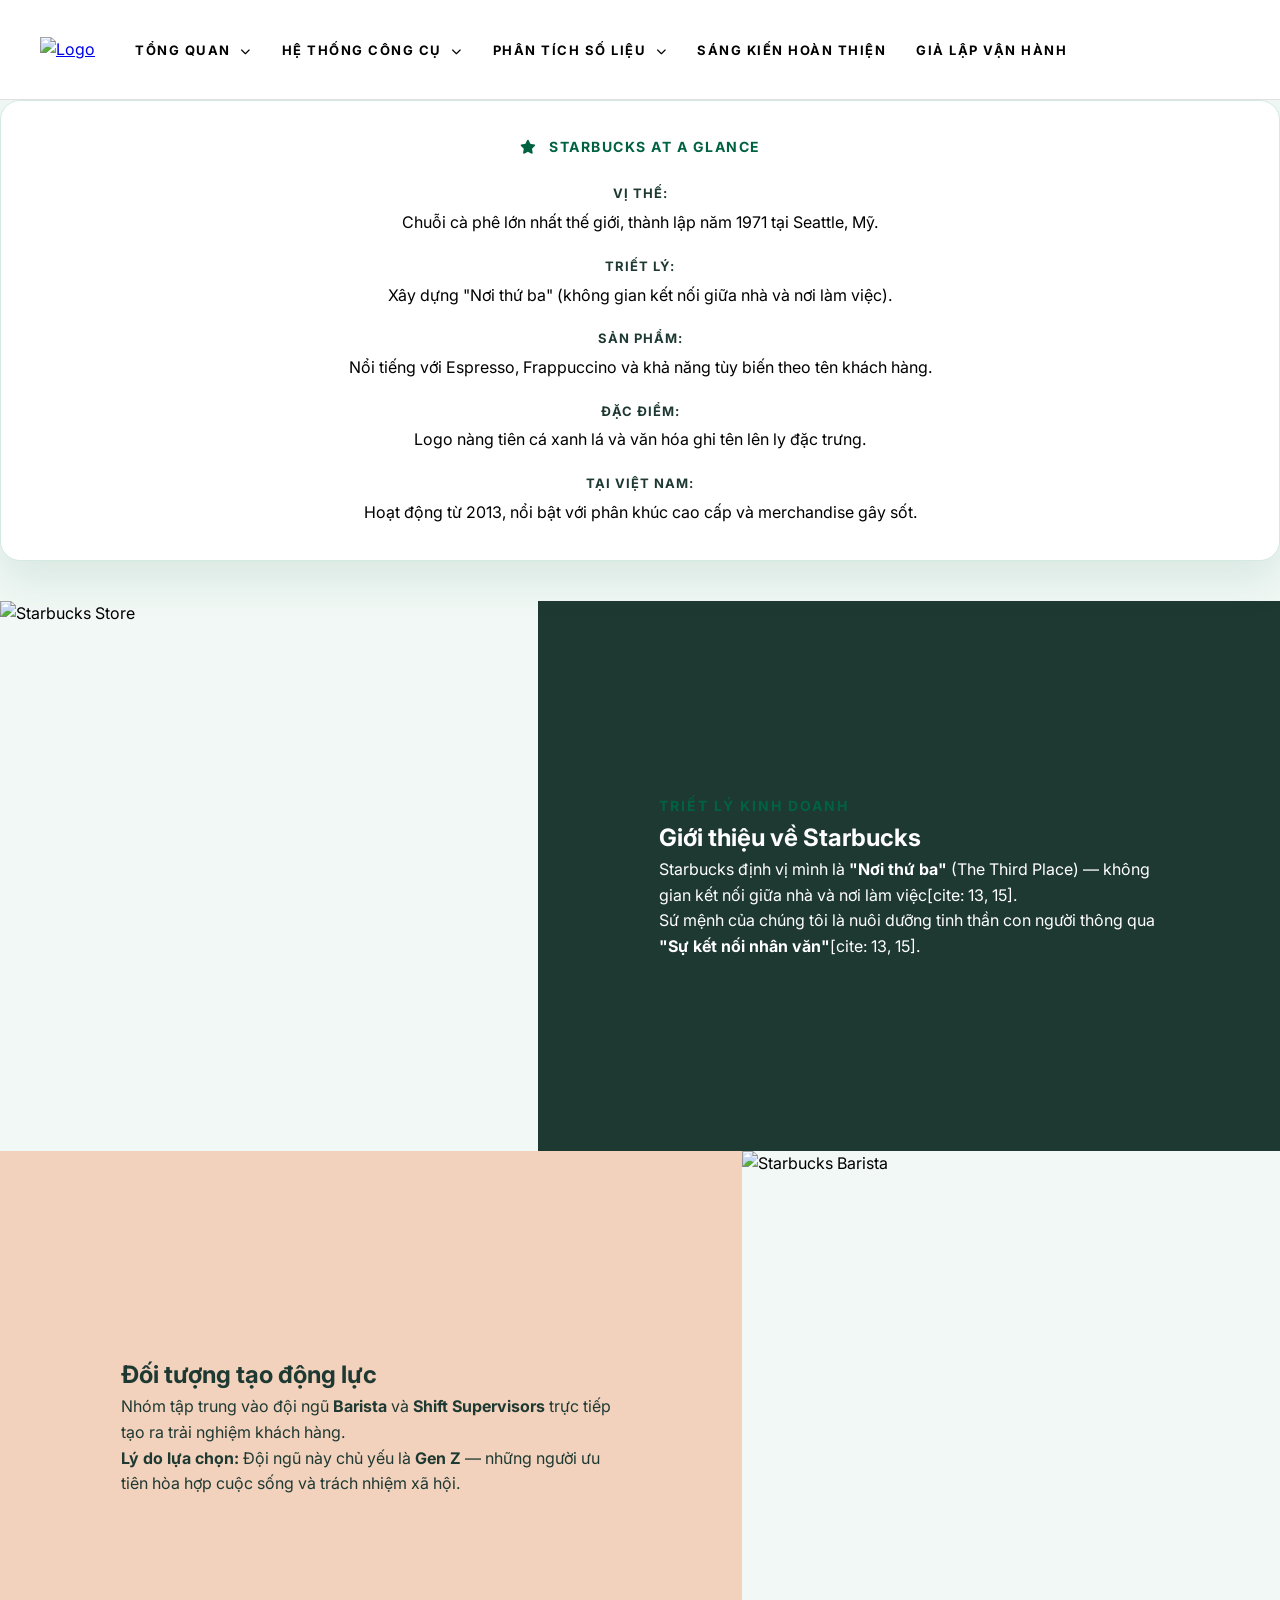
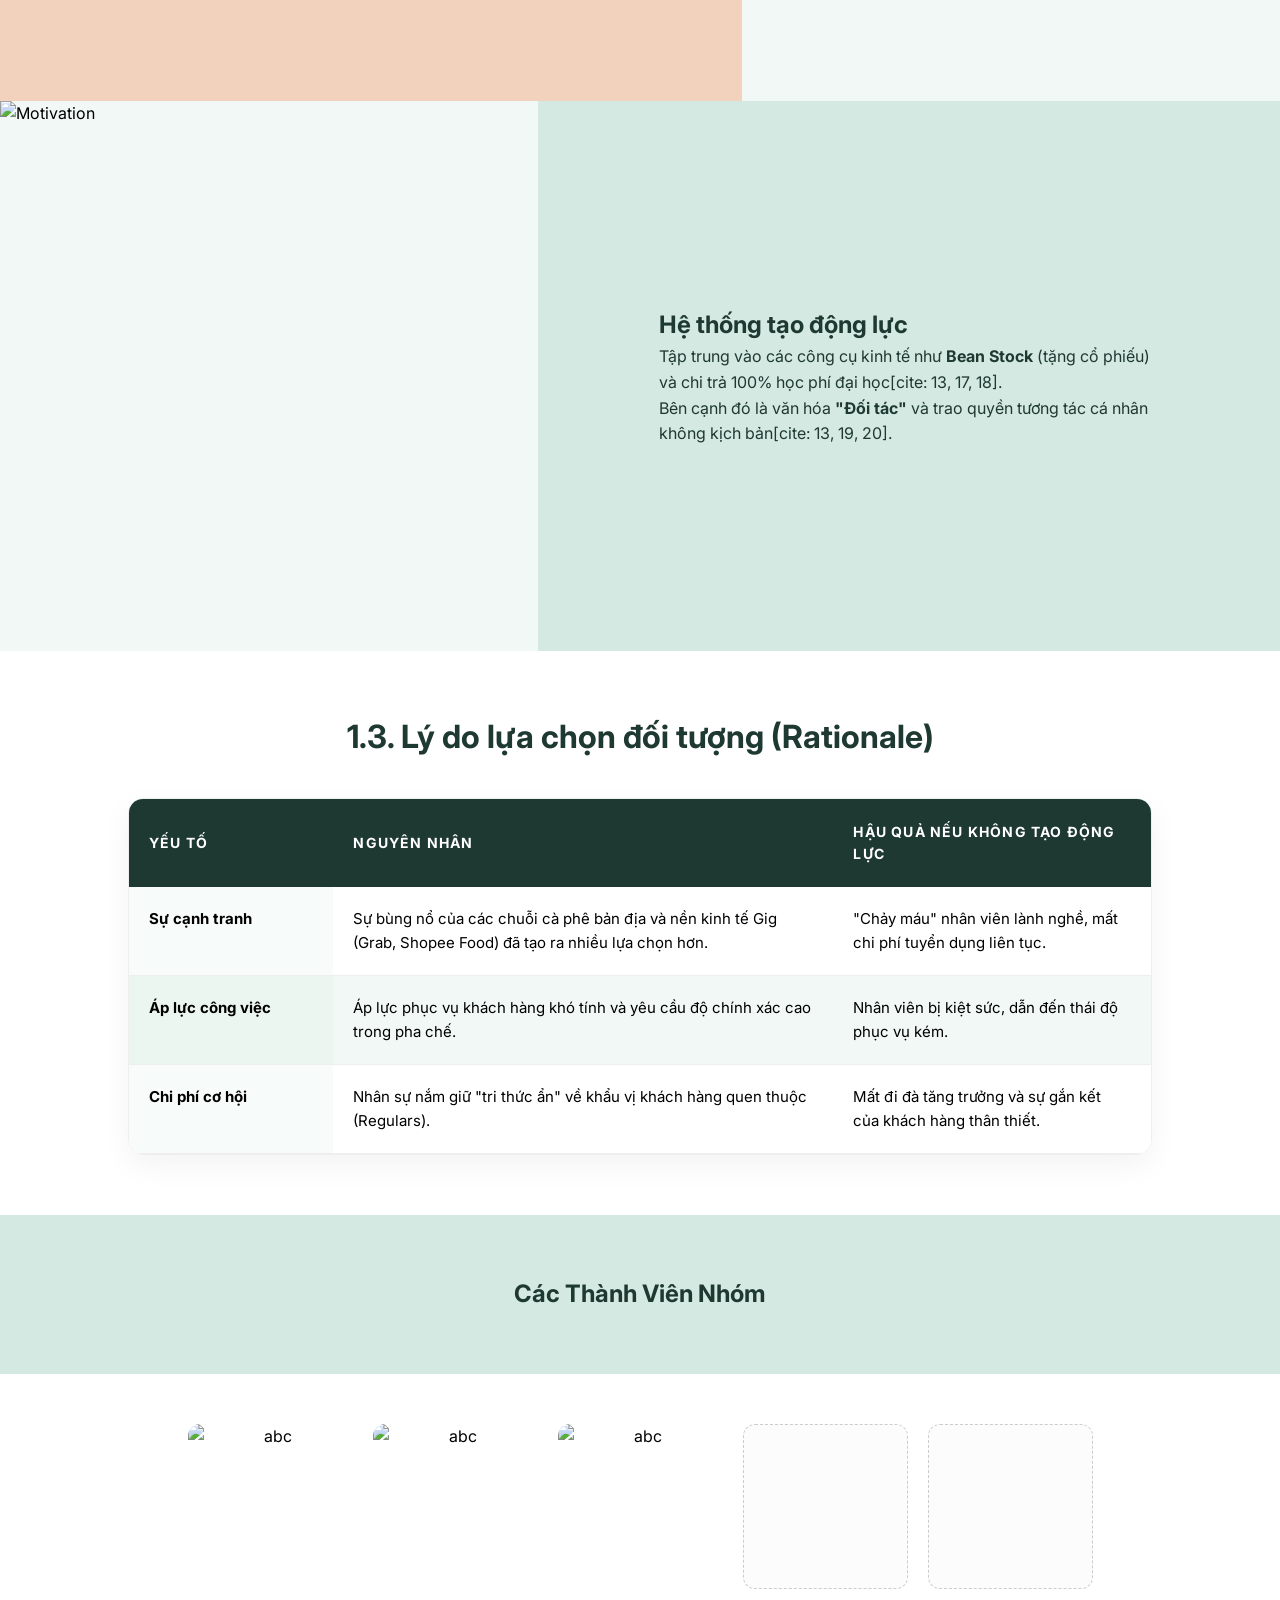
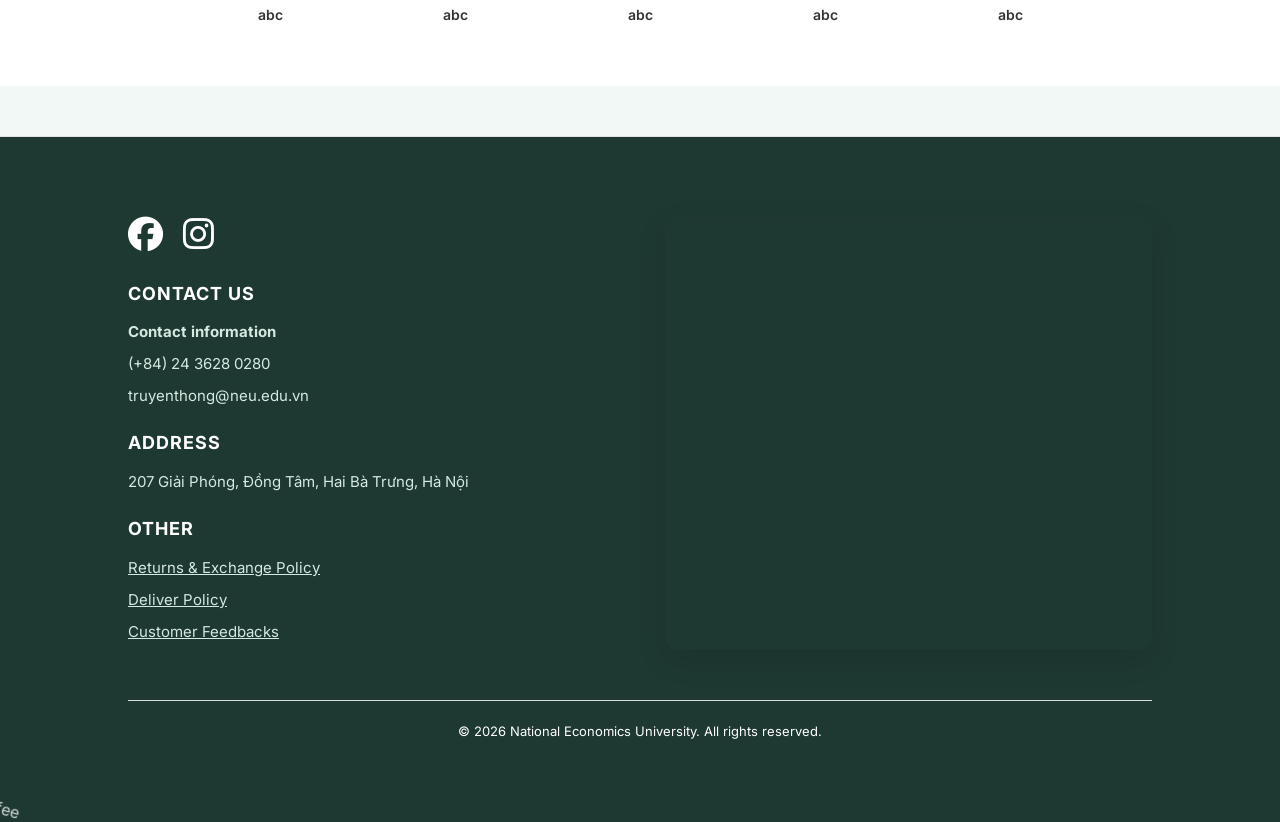
==== index.html @ 0806a250 "second commit" ====
<!DOCTYPE html>
<html lang="vi">
<head>
    <meta charset="UTF-8">
    <meta name="viewport" content="width=device-width, initial-scale=1.0">
    <title>Hệ thống Quản lý - NEU Project</title>
    <link rel="stylesheet" href="starbucks.css">
    <link rel="stylesheet" href="main-content.css">
    <link href="https://fonts.googleapis.com/css2?family=Inter:wght@400;700&display=swap" rel="stylesheet">
    <link rel="stylesheet" href="https://cdnjs.cloudflare.com/ajax/libs/font-awesome/6.4.0/css/all.min.css">

    <link rel="icon" type="image/x-icon" href="https://upload.wikimedia.org/wikipedia/en/d/d3/Starbucks_Corporation_Logo_2011.svg">
</head>
<script>
    let slideIndex = 1;
    showSlides(slideIndex);

    function plusSlides(n) {
        showSlides(slideIndex += n);
    }

    function currentSlide(n) {
        showSlides(slideIndex = n);
    }

    function showSlides(n) {
        let i;
        let slides = document.getElementsByClassName("slide");
        let dots = document.getElementsByClassName("dot");
        if (n > slides.length) {slideIndex = 1}    
        if (n < 1) {slideIndex = slides.length}
        for (i = 0; i < slides.length; i++) {
            slides[i].style.display = "none";  
        }
        for (i = 0; i < dots.length; i++) {
            dots[i].className = dots[i].className.replace(" active", "");
        }
        slides[slideIndex-1].style.display = "block";  
        dots[slideIndex-1].className += " active";
    }


    
</script>
<body>

    <nav class="navbar">
        <div class="nav-container">
            <div class="nav-left">
                <a href="index.html" class="logo">
                    <img src="https://upload.wikimedia.org/wikipedia/en/d/d3/Starbucks_Corporation_Logo_2011.svg" alt="Logo">
                </a>
                <ul class="nav-links">
                    <li class="dropdown">
                        <a href="#">Tổng quan <i class="fa-solid fa-chevron-down"></i></a>
                        <ul class="dropdown-menu">
                            <li><a href="#overview">Tổ chức</a></li>
                            <li><a href="#target-motivation">Đối tượng tạo động lực</a></li>
                            <li><a href="#motivation">Các động lực cho nhân viên</a></li>
                        </ul>
                    </li>

                    <li class="dropdown">
                        <a href="part2.html">Hệ thống công cụ <i class="fa-solid fa-chevron-down"></i></a>
                        <ul class="dropdown-menu">
                            <li><a href="part2.html">Công cụ kinh tế</a></li>
                            <li><a href="part2.html">Công cụ tâm lý - xã hội</a></li>
                            <li><a href="part2.html">Công cụ nội dung công việc</a></li>
                        </ul>
                    </li>

                    <li class="dropdown">
                        <a href="part3.html">Phân tích số liệu <i class="fa-solid fa-chevron-down"></i></a>
                        <ul class="dropdown-menu">
                            <li><a href="part3.html">Phân tích tác động</a></li>
                            <li><a href="part3.html">Mô hình cây vấn đề</a></li>
                            <li><a href="part3.html">Mô hình giải pháp</a></li>
                        </ul>
                    </li>

                    <li><a href="part4.html">Sáng kiến hoàn thiện</a></li>

                    <li><a href="part5.html">Giả lập vận hành</a></li>
                    
                </ul>
            </div>
        </div>
    </nav>

    <div class="floating-summary-card">
    <div class="card-header">
        <i class="fa-solid fa-star"></i>
        <span>Starbucks at a Glance</span>
    </div>
    <div class="card-body">
        <div class="info-item">
            <strong>Vị thế:</strong> 
            <span>Chuỗi cà phê lớn nhất thế giới, thành lập năm 1971 tại Seattle, Mỹ.</span>
        </div>
        <div class="info-item">
            <strong>Triết lý:</strong> 
            <span>Xây dựng "Nơi thứ ba" (không gian kết nối giữa nhà và nơi làm việc).</span>
        </div>
        <div class="info-item">
            <strong>Sản phẩm:</strong> 
            <span>Nổi tiếng với Espresso, Frappuccino và khả năng tùy biến theo tên khách hàng.</span>
        </div>
        <div class="info-item">
            <strong>Đặc điểm:</strong> 
            <span>Logo nàng tiên cá xanh lá và văn hóa ghi tên lên ly đặc trưng.</span>
        </div>
        <div class="info-item">
            <strong>Tại Việt Nam:</strong> 
            <span>Hoạt động từ 2013, nổi bật với phân khúc cao cấp và merchandise gây sốt.</span>
        </div>
    </div>
</div>



<main class="main-full-width">
    <section class="banner-row" id="overview">
        <div class="banner-image">
            <img src="https://images.unsplash.com/photo-1554118811-1e0d58224f24?q=80&w=1200" alt="Starbucks Store">
        </div>
        <div class="banner-content house-green-bg">
            <div class="text-box">
                <span class="sub-title">Triết lý kinh doanh</span>
                <h1>Giới thiệu về Starbucks</h1>
                <p>Starbucks định vị mình là <strong>"Nơi thứ ba"</strong> (The Third Place) — không gian kết nối giữa nhà và nơi làm việc[cite: 13, 15].</p>
                <p>Sứ mệnh của chúng tôi là nuôi dưỡng tinh thần con người thông qua <strong>"Sự kết nối nhân văn"</strong>[cite: 13, 15].</p>
            </div>
        </div>
    </section>

    <section class="banner-row" id="target-motivation">
        <div class="banner-image">
            <img src="https://images.unsplash.com/photo-1554118811-1e0d58224f24?q=80&w=1200" alt="Starbucks Barista">
        </div>
        <div class="banner-content peach-bg">
            <div class="text-box dark-text">
                <h2>Đối tượng tạo động lực</h2>
                <p>Nhóm tập trung vào đội ngũ <strong>Barista</strong> và <strong>Shift Supervisors</strong> trực tiếp tạo ra trải nghiệm khách hàng.</p>
                <div class="reason-highlight">
                    <strong>Lý do lựa chọn:</strong> Đội ngũ này chủ yếu là <strong>Gen Z</strong> — những người ưu tiên hòa hợp cuộc sống và trách nhiệm xã hội.
                </div>
            </div>
        </div>
    </section>

    <section class="banner-row" id="motivation">
        <div class="banner-image">
            <img src="https://images.unsplash.com/photo-1495474472287-4d71bcdd2085?q=80&w=1200" alt="Motivation">
        </div>
        <div class="banner-content accent-green-bg">
            <div class="text-box dark-text">
                <h2>Hệ thống tạo động lực</h2>
                <p>Tập trung vào các công cụ kinh tế như <strong>Bean Stock</strong> (tặng cổ phiếu) và chi trả 100% học phí đại học[cite: 13, 17, 18].</p>
                <p>Bên cạnh đó là văn hóa <strong>"Đối tác"</strong> và trao quyền tương tác cá nhân không kịch bản[cite: 13, 19, 20].</p>
            </div>
        </div>
    </section>
</main>

<section class="rationale-section" id="rationale">
    <h2 class="center-title">1.3. Lý do lựa chọn đối tượng (Rationale)</h2>
    
    <div class="table-wrapper">
        <table class="rationale-table">
            <thead>
                <tr>
                    <th>Yếu tố</th>
                    <th>Nguyên nhân</th>
                    <th>Hậu quả nếu không tạo động lực</th>
                </tr>
            </thead>
            <tbody>
                <tr>
                    <td class="col-feature">Sự cạnh tranh</td>
                    <td>Sự bùng nổ của các chuỗi cà phê bản địa và nền kinh tế Gig (Grab, Shopee Food) đã tạo ra nhiều lựa chọn hơn.</td>
                    <td>"Chảy máu" nhân viên lành nghề, mất chi phí tuyển dụng liên tục.</td>
                </tr>
                <tr>
                    <td class="col-feature">Áp lực công việc</td>
                    <td>Áp lực phục vụ khách hàng khó tính và yêu cầu độ chính xác cao trong pha chế.</td>
                    <td>Nhân viên bị kiệt sức, dẫn đến thái độ phục vụ kém.</td>
                </tr>
                <tr>
                    <td class="col-feature">Chi phí cơ hội</td>
                    <td>Nhân sự nắm giữ "tri thức ẩn" về khẩu vị khách hàng quen thuộc (Regulars).</td>
                    <td>Mất đi đà tăng trưởng và sự gắn kết của khách hàng thân thiết.</td>
                </tr>
            </tbody>
        </table>
    </div>
</section>


    <section class="brand-team-section">

    <div class="brand-header-banner">
        <h2>Các Thành Viên Nhóm</h2>
    </div>
    
    <div class="brand-grid-container">
        <!-- Thành viên 1 -->
        <div class="team-member-item">
            <div class="member-frame">
                <img src="path/to/linh.jpg" alt="abc">
            </div>
            <p class="member-label">abc</p>
        </div>

        <!-- Thành viên 2 -->
        <div class="team-member-item">
            <div class="member-frame">
                <img src="path/to/ngoc.jpg" alt="abc">
            </div>
            <p class="member-label">abc</p>
        </div>

        <!-- Thành viên 3 -->
        <div class="team-member-item">
            <div class="member-frame">
                <img src="path/to/thy.jpg" alt="abc">
            </div>
            <p class="member-label">abc</p>
        </div>

        <!-- Thành viên 4 (Dạng khung trống - Placeholder) -->
        <div class="team-member-item">
            <div class="member-frame placeholder">
                <!-- Để trống hoặc icon mặc định -->
            </div>
            <p class="member-label">abc</p>
        </div>

        <!-- Thành viên 5 (Dạng khung trống - Placeholder) -->
        <div class="team-member-item">
            <div class="member-frame placeholder">
                <!-- Để trống hoặc icon mặc định -->
            </div>
            <p class="member-label">abc</p>
        </div>
    </div>

    </section>

    <footer class="footer-professional">
        <img src="https://images.unsplash.com/photo-1541167760496-1628856ab772?q=80&w=500" alt="Coffee" class="decor-img left-coffee">
        <img src="https://images.unsplash.com/photo-1495474472287-4d71bcdd2085?q=80&w=500" alt="Coffee" class="decor-img right-coffee">

        <div class="footer-grid">
            <div class="footer-info">
                <div class="social-header">
                    <a href="#"><i class="fa-brands fa-facebook"></i></a>
                    <a href="#"><i class="fa-brands fa-instagram"></i></a>
                </div>

                <div class="contact-section">
                    <h3>Contact Us</h3>
                    <p><strong>Contact information</strong></p>
                    <p>(+84) 24 3628 0280</p>
                    <p>truyenthong@neu.edu.vn</p>

                    <h3>Address</h3>
                    <p>207 Giải Phóng, Đồng Tâm, Hai Bà Trưng, Hà Nội</p>

                    <h3>Other</h3>
                    <ul class="other-links">
                        <li><a href="#">Returns & Exchange Policy</a></li>
                        <li><a href="#">Deliver Policy</a></li>
                        <li><a href="#">Customer Feedbacks</a></li>
                    </ul>
                </div>
            </div>

            <div class="footer-map">
                <iframe 
                    src="https://www.google.com/maps/embed?pb=!1m18!1m12!1m3!1d3724.7335946398553!2d105.84074367592404!3d21.003303488651817!2m3!1f0!2f0!3f0!3m2!1i1024!2i768!4f13.1!3m3!1m2!1s0x3135ac76ccab6dd7%3A0x2215c0d30364d516!2zRMOieSBuaMOgIEEyLCDEkOG6oWkgaOG7YyBLaW5oIHThur8gUXXhu5FjIGTDom4!5e0!3m2!1svi!2s!4v1714925000000!5m2!1svi!2s" 
                    width="100%" 
                    height="350" 
                    style="border:0; border-radius: 12px;" 
                    allowfullscreen="" 
                    loading="lazy">
                </iframe>
            </div>
        </div>
        
        <div class="footer-bottom">
            <p>© 2026 National Economics University. All rights reserved.</p>
        </div>
    </footer>

</body>
</html>
---- starbucks.css ----
/* --- Overview --- */
:root {
    --starbucks-green: #006241;    /* Màu xanh logo */
    --house-green: #1e3932;        /* Màu xanh đậm tiêu đề */
    --accent-green: #d4e9e2;       /* Màu xanh mint nhạt */
    --starbucks-white: #ffffff;
    --starbucks-background: #f1f8f5; /* Màu nền đặc trưng của Starbucks */
    --text-black: #000000;
    --text-grey: #6b6b6b;
}

* {
    margin: 0;
    padding: 0;
    box-sizing: border-box;
}

body {
    font-family: 'Inter', sans-serif;
    background-color: var(--starbucks-background); /* Màu nền giống website Starbucks */
    color: var(--text-black);
    line-height: 1.6;
}

.navbar {
    height: 100px;
    display: flex;
    align-items: center;
    padding: 0 40px;
    background: var(--starbucks-white);
    border-bottom: 1px solid #e0e0e0;
    position: sticky;
    top: 0;
    z-index: 1000;
}

.nav-container {
    width: 100%;
    display: flex;
    justify-content: flex-start; /* Để các mục tràn từ trái sang */
    align-items: center;
}

.nav-left {
    display: flex;
    align-items: center;
    gap: 40px;
}

.logo img {
    height: 50px;
}

.nav-links {
    list-style: none;
    display: flex;
    gap: 30px;
}

.nav-links > li {
    position: relative; /* Quan trọng để menu con căn theo mục cha */
    padding: 35px 0;    /* Tạo vùng đệm để không bị mất hover */
}

.nav-links a {
    text-decoration: none;
    color: var(--text-black);
    font-weight: 700;
    font-size: 13px;
    letter-spacing: 1.5px;
    text-transform: uppercase;
    transition: color 0.3s;
}

.nav-links a i {
    font-size: 10px;
    margin-left: 5px;
}

.nav-links a:hover {
    color: var(--starbucks-green);
}

/* --- Dropdown Menu --- */
.dropdown-menu {
    position: absolute;
    top: 90%; /* Hiển thị ngay dưới header */
    left: 0;
    min-width: 220px;
    list-style: none;
    padding: 10px 0;
    opacity: 0;
    visibility: hidden;
    transition: all 0.3s ease;
    transform: translateY(10px);
    background-color: var(--starbucks-white);
    border-radius: 8px;
    box-shadow: 0 4px 12px rgba(0,0,0,0.1);
}

.dropdown-menu li a {
    padding: 12px 20px;
    display: block;
    font-weight: 400;
    letter-spacing: 0;
    font-size: 14px;
}

.dropdown-menu li a:hover {
    background-color: #f4f4f4;
    color: #006241;
}

/* Hover vào thẻ li */
.dropdown:hover .dropdown-menu {
    opacity: 1;
    visibility: visible;
    transform: translateY(0);
}

.footer-professional {
    position: relative;
    background-color: var(--house-green); /* Footer màu xanh đậm rất đặc trưng Starbucks */    
    border-top: 1px solid #e0e0e0;
    overflow: hidden;
    margin-top: 50px;
    z-index: 10;
    color: var(--starbucks-white);
    padding: 80px 10%;
}

.footer-professional h3, 
.footer-professional p, 
.footer-professional a {
    color: var(--starbucks-white);
}

/* Ảnh trang trí */
.decor-img {
    position: absolute;
    bottom: -20px;
    width: 250px;
    opacity: 0.8;
    z-index: 1;
    filter: drop-shadow(0 10px 15px rgba(0,0,0,0.1));
}

.left-coffee { left: -50px; transform: rotate(15deg); }
.right-coffee { right: -50px; transform: rotate(-15deg); }

.footer-grid {
    display: grid;
    grid-template-columns: 1fr 1fr;
    gap: 50px;
    position: relative;
    z-index: 2; /* Nổi lên trên ảnh decor */
}

/* Social & Contact */
.social-header {
    display: flex;
    gap: 20px;
    margin-bottom: 25px;
}

.social-header i {
    font-size: 35px;
    color: var(--starbucks-white);    
    transition: transform 0.3s ease, color 0.3s ease;
}

.social-header i:hover {
    color: var(--accent-green);
    transform: scale(1.1);
}

.contact-section h3 {
    font-size: 18px;
    font-weight: 700;
    margin: 20px 0 10px 0;
    text-transform: uppercase;
    color: var(--starbucks-white);
    letter-spacing: 1px;
}

.contact-section p, .other-links li {
    font-size: 15px;
    color: var(--accent-green); /* Sử dụng màu xanh mint nhạt #d4e9e2 để thay thế màu xám */
    line-height: 1.8;
    margin-bottom: 5px;
}

.other-links {
    list-style: none;
    padding: 0;
}

.other-links a {
    text-decoration: underline;
    color: var(--accent-green); /* Chuyển từ màu đen sang xanh mint */
    transition: color 0.3s ease;
}


.other-links a:hover {
    color: var(--starbucks-white); /* Khi di chuột vào sẽ sáng lên màu trắng */
}

/* Map styling */
.footer-map {
    box-shadow: 0 10px 30px rgba(0,0,0,0.1);
    border-radius: 12px;
}

.footer-bottom {
    text-align: center;
    margin-top: 50px;
    padding-top: 20px;
    border-top: 1px solid #ddd;
    font-size: 13px;
    color: #888;
}



/* Responsive cho điện thoại */
@media (max-width: 768px) {
    .footer-grid {
        grid-template-columns: 1fr;
    }
    .decor-img {
        display: none; /* Ẩn ảnh decor trên mobile để tránh rối mắt */
    }
}




/* --- Nội dung Tổng quan --- */
.content-wrapper {
    position: relative;
    z-index: 5;               /* Chỉ số cao hơn Carousel để đè lên trên */
    background-color: var(--starbucks-white);  /* BẮT BUỘC có màu nền để che đi phần carousel bên dưới */
    padding: 100px 10%;
    border-radius: 40px 40px 0 0; /* Bo cong nhẹ ở phần giao thoa với Carousel */
    box-shadow: 0 -20px 40px rgba(0,0,0,0.05); /* Tạo đổ bóng nhẹ ở mép trên để tăng hiệu ứng chiều sâu */
    min-height: 100vh;
}

.section-header { 
    margin-bottom: 30px; 
}
.section-header h1 {
    color: var(--house-green);
    font-size: 36px;
    margin-bottom: 20px;
}
.sub-title { color: #006241; font-weight: 700; text-transform: uppercase; letter-spacing: 2px; font-size: 14px; }
.intro-content { font-size: 18px; color: #444; max-width: 800px; line-height: 1.8; }

/* Grid cho Đối tượng */
.section-grid { display: grid; grid-template-columns: 1.2fr 0.8fr; gap: 50px; align-items: center; margin: 80px 0; }
.target-text h2 { font-size: 28px; margin-bottom: 20px; }
.styled-list { margin: 20px 0; padding-left: 20px; }
.styled-list li { margin-bottom: 10px; font-size: 16px; }

.reason-box {
    background: var(--accent-green); /* Dùng màu xanh mint cho các box highlight */
    border-left: 6px solid var(--starbucks-green);
    color: var(--house-green);
    border-radius: 8px;
}

.target-image img { width: 100%; border-radius: 20px; box-shadow: 0 15px 35px rgba(0,0,0,0.1); }

/* Thẻ động lực */
.center-title { text-align: center; margin-bottom: 50px; font-size: 32px; }
.motivation-grid { display: grid; grid-template-columns: 1fr 1fr; gap: 30px; }
.moto-card {
    padding: 40px;
    border-radius: 20px;
    border: 1px solid #eee;
    transition: all 0.3s ease;
}
.moto-card:hover { transform: translateY(-10px); box-shadow: 0 20px 40px rgba(0,0,0,0.05); }
.economic { background: #fff; border-top: 5px solid #006241; }
.social { background: #006241; color: white; border-top: 5px solid #fff; }

.card-icon { font-size: 40px; margin-bottom: 20px; color: #006241; }
.social .card-icon { color: #fff; }
.moto-card h3 { margin-bottom: 15px; font-size: 22px; }
.moto-card ul { padding-left: 20px; margin-top: 15px; }
.moto-card li { margin-bottom: 10px; font-size: 15px; }

@media (max-width: 768px) {
    .section-grid, .motivation-grid { grid-template-columns: 1fr; }
}

/* --- Style cho phần The Sip Behind the Brand --- */
.brand-team-section {
    width: 100%;
    background-color: #fff;
    padding-bottom: 60px;
    margin-top: 0; /* Đảm bảo dính sát với phần main nếu cần */
}

/* Banner tiêu đề màu hồng nhạt */
.brand-header-banner {
    background-color: var(--accent-green); /* Chuyển sang xanh mint để đồng bộ theme */    
    padding: 60px 0;
    text-align: center;
    margin-bottom: 50px;
}

.brand-header-banner h2 {
    color: var(--house-green);
}
/* Container chứa lưới thành viên */
.brand-grid-container {
    display: flex;
    justify-content: center;
    align-items: flex-start;
    gap: 20px; /* Khoảng cách giữa các thành viên */
    max-width: 1200px;
    margin: 0 auto;
    padding: 0 20px;
    flex-wrap: wrap;
}

.team-member-item {
    width: 165px; /* Điều chỉnh kích thước khung ảnh */
    text-align: center;
}

/* Khung ảnh vuông */
.member-frame {
    width: 100%;
    aspect-ratio: 1 / 1; /* Luôn giữ tỉ lệ vuông */
    overflow: hidden;
    margin-bottom: 15px;
    display: flex;
    align-items: center;
    justify-content: center;
    border-radius: 12px;
    transition: transform 0.3s ease;
}

.member-frame:hover {
    transform: scale(1.05);
}

.member-frame img {
    width: 100%;
    height: 100%;
    object-fit: cover; /* Ảnh lấp đầy khung vuông */
}

/* Style cho các khung trống (nét đứt) */
.member-frame.placeholder {
    border: 1px dashed #ccc;
    background-color: #fcfcfc;
}

/* Tên thành viên */
.member-label {
    font-size: 14px;
    font-weight: 600;
    color: #333;
    margin: 0;
}

/* Responsive cho màn hình nhỏ */
@media (max-width: 768px) {
    .brand-grid-container {
        gap: 15px;
    }
    .team-member-item {
        width: 140px;
    }
}
---- main-content.css ----
/* --- Cấu trúc Full-width Zig-zag --- */
.main-full-width {
    width: 100%;
    margin: 0;
    padding: 0;
}

.banner-row {
    display: flex;
    width: 100%;
    min-height: 550px; /* Chiều cao cố định để các khung đều nhau */
    align-items: stretch; /* Đảm bảo ảnh và chữ cao bằng nhau */
}

/* TỰ ĐỘNG SO LE: Hàng số 2, 4, 6 sẽ đảo ngược ảnh sang phải */
.banner-row:nth-child(even) {
    flex-direction: row-reverse;
}

/* --- CẮT ẢNH ĐỀU NHAU --- */
.banner-image {
    flex: 1; /* Chiếm chính xác 50% */
    overflow: hidden;
}

.banner-image img {
    width: 100%;
    height: 100%;
    object-fit: cover; /* Quan trọng: Cắt ảnh đều mà không làm méo hình */
    display: block;
}

/* --- NỘI DUNG VĂN BẢN --- */
.banner-content {
    flex: 1; /* Chiếm chính xác 50% */
    display: flex;
    align-items: center;
    justify-content: center;
    padding: 60px 8%;
}

.text-box {
    max-width: 500px;
    width: 100%;
}

/* Màu sắc Theme Starbucks */
.house-green-bg { background-color: #1e3932; color: #ffffff; }
.peach-bg { background-color: #f2d2bd; }
.accent-green-bg { background-color: #d4e9e2; }

.dark-text { color: #1e3932; }

/* Responsive: Chuyển về 1 cột trên Mobile */
@media (max-width: 992px) {
    .banner-row, 
    .banner-row:nth-child(even) {
        flex-direction: column;
        min-height: auto;
    }
    .banner-image {
        height: 350px; /* Chiều cao ảnh khi ở chế độ mobile */
    }
    .banner-content {
        padding: 40px 20px;
    }
}
/* --- Tinh chỉnh ô nổi để chữ ra giữa --- */
.floating-summary-card {
    background-color: var(--starbucks-white);
    border-radius: 20px;
    padding: 35px;
    margin-bottom: 40px;
    box-shadow: 0 20px 40px rgba(0, 98, 65, 0.1);
    border: 1px solid var(--accent-green);
    position: relative;
    text-align: center; /* Căn giữa toàn bộ văn bản mặc định */
    transition: transform 0.3s ease;
}

/* Căn giữa tiêu đề của Card */
.card-header {
    display: flex;
    align-items: center;
    justify-content: center; /* Đưa cả Icon và Text ra giữa */
    gap: 12px;
    margin-bottom: 25px;
    color: var(--starbucks-green);
    font-weight: 700;
    text-transform: uppercase;
    font-size: 14px;
    letter-spacing: 1.5px;
}

/* Căn giữa nội dung các mục thông tin */
.card-body {
    display: grid;
    grid-template-columns: 1fr; /* Chuyển về 1 cột để căn giữa trông thoáng hơn */
    gap: 20px;
    max-width: 800px; /* Giới hạn độ rộng để nội dung không bị loãng */
    margin: 0 auto;
}

.info-item {
    font-size: 16px;
    line-height: 1.6;
    display: flex;
    flex-direction: column; /* Xếp tiêu đề trên, nội dung dưới */
    align-items: center;    /* Căn giữa theo trục ngang */
}

.info-item strong {
    color: var(--house-green);
    font-size: 13px;
    text-transform: uppercase;
    margin-bottom: 6px;
    letter-spacing: 1px;
}

.info-item span {
    color: var(--text-black);
    max-width: 90% ; /* Để chữ không chạm mép khung */
}


/* --- Style cho bảng Rationale 1.3 --- */
.rationale-section {
    padding: 60px 10%;
    background-color: var(--starbucks-white);
}

.table-wrapper {
    overflow-x: auto; /* Hỗ trợ xem trên điện thoại */
    border-radius: 15px;
    box-shadow: 0 10px 30px rgba(0, 0, 0, 0.05);
    margin-top: 35px;
    border: 1px solid #eee;
}

.rationale-table {
    width: 100%;
    border-collapse: collapse;
    background-color: #fff;
    min-width: 800px; /* Đảm bảo bảng không bị quá hẹp */
}

/* Header của bảng: Màu xanh đậm House Green */
.rationale-table th {
    background-color: var(--house-green);
    color: var(--starbucks-white);
    text-align: left;
    padding: 22px 20px;
    font-weight: 700;
    text-transform: uppercase;
    font-size: 14px;
    letter-spacing: 1.2px;
}

/* Các ô dữ liệu */
.rationale-table td {
    padding: 20px;
    border-bottom: 1px solid #eee;
    font-size: 15px;
    line-height: 1.6;
    vertical-align: top; /* Chữ bắt đầu từ đỉnh ô */
    color: var(--text-black);
}

/* Cột đầu tiên: Làm nổi bật tên yếu tố */
.col-feature {
    font-weight: 700;
    color: var(--starbucks-green);
    width: 20%;
    background-color: rgba(212, 233, 226, 0.2); /* Nền xanh mint cực nhạt */
}

/* Hiệu ứng so le hàng (Zebra Stripes) */
.rationale-table tr:nth-child(even) {
    background-color: var(--starbucks-background); /* Màu nền trắng ngà #f1f8f5 */
}

/* Hiệu ứng hover khi di chuột vào hàng */
.rationale-table tr:hover {
    background-color: var(--accent-green);
    transition: background-color 0.3s ease;
}

/* Tinh chỉnh tiêu đề căn giữa */
.center-title {
    text-align: center;
    color: var(--house-green);
    margin-bottom: 20px;
}
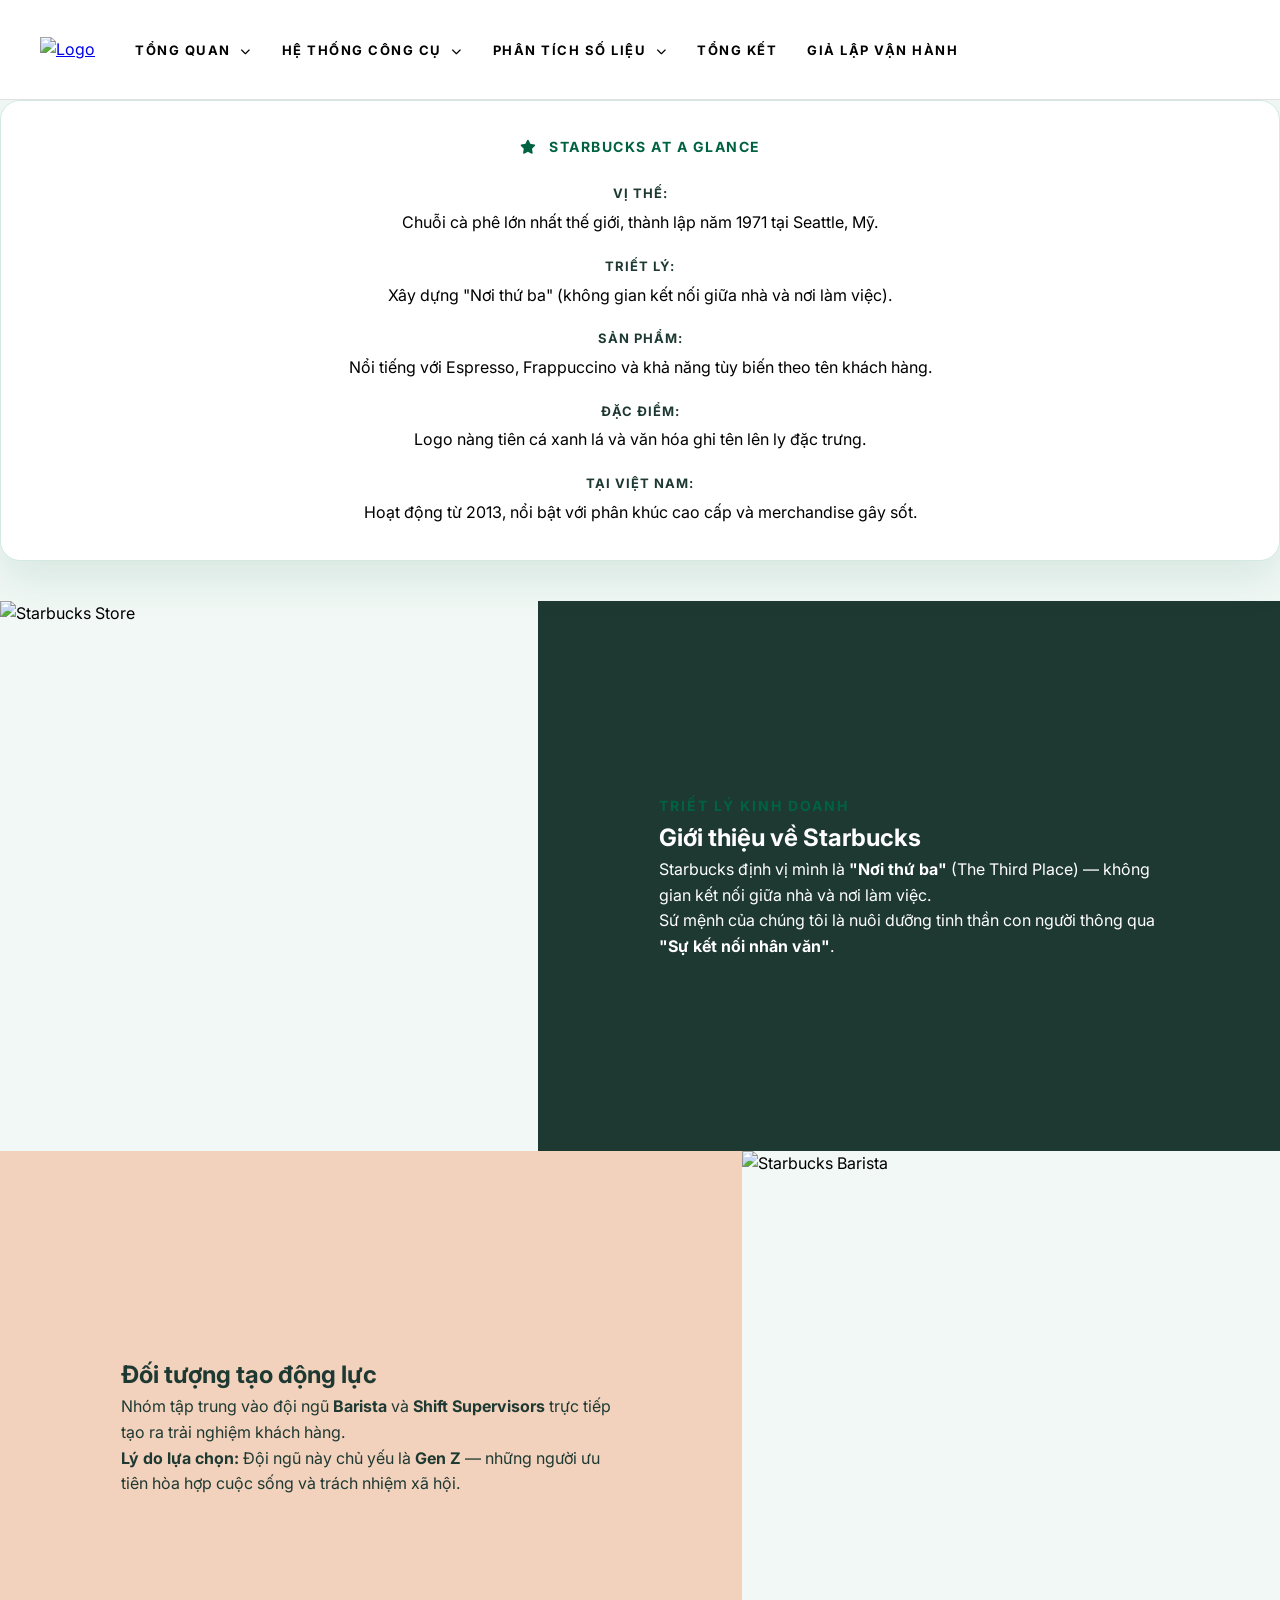
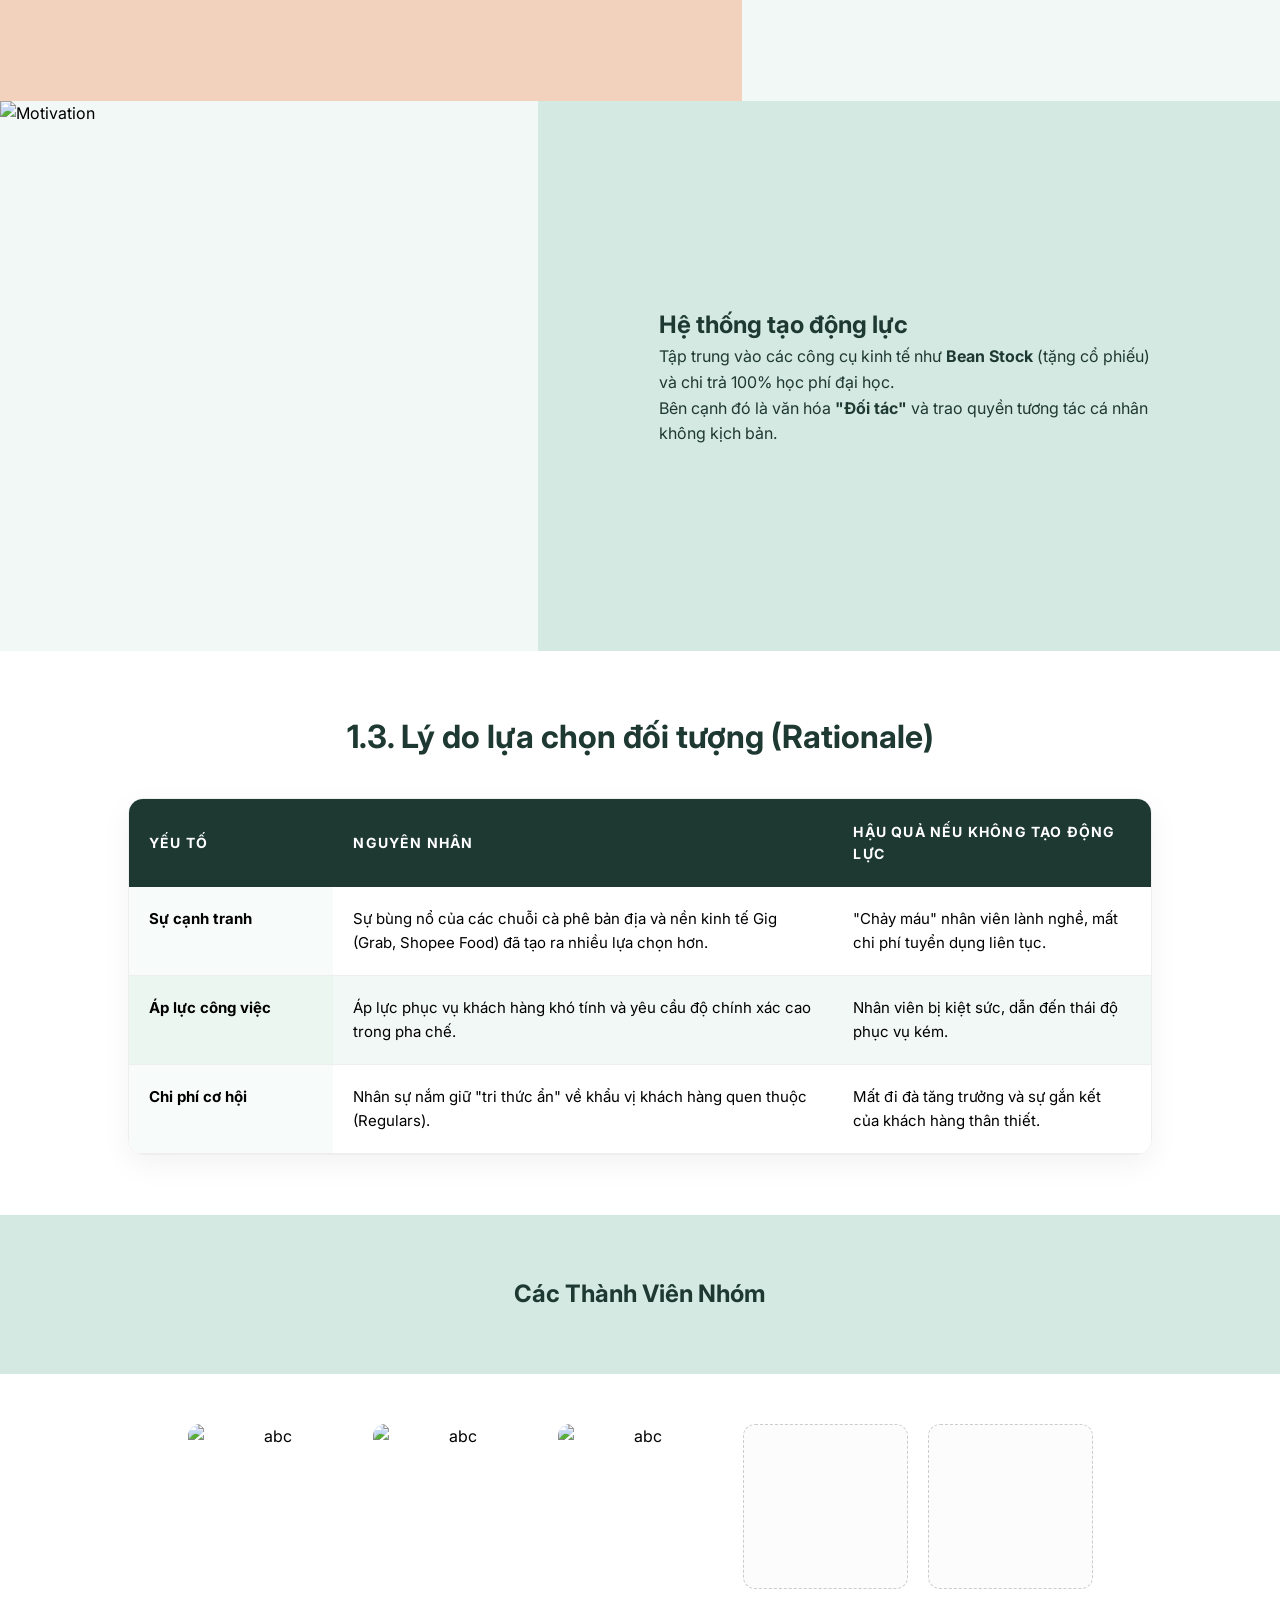
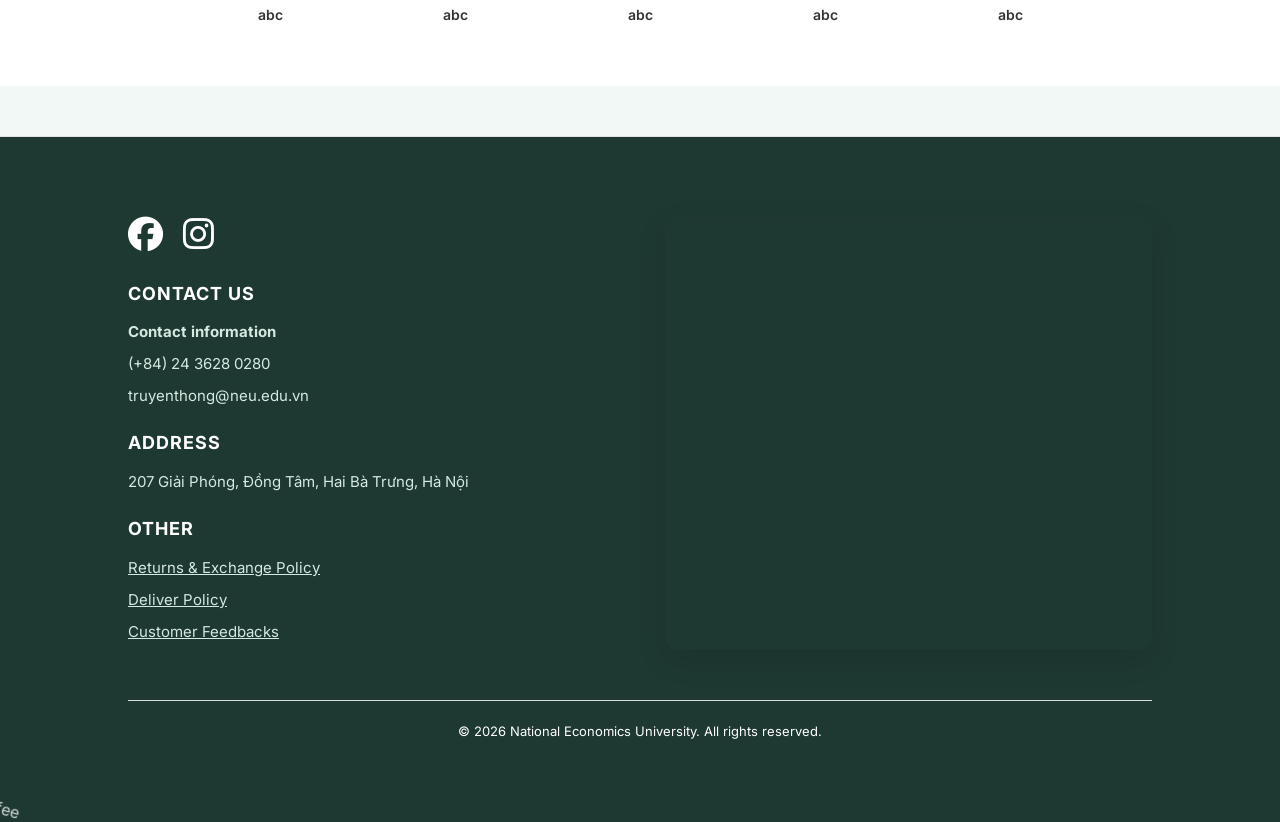
==== commit b97c4f08: "last" ====
--- a/index.html
+++ b/index.html
@@ -78,7 +78,7 @@
                         </ul>
                     </li>
 
-                    <li><a href="part4.html">Sáng kiến hoàn thiện</a></li>
+                    <li><a href="part4.html">Tổng kết</a></li>
 
                     <li><a href="part5.html">Giả lập vận hành</a></li>
                     
@@ -127,8 +127,8 @@
             <div class="text-box">
                 <span class="sub-title">Triết lý kinh doanh</span>
                 <h1>Giới thiệu về Starbucks</h1>
-                <p>Starbucks định vị mình là <strong>"Nơi thứ ba"</strong> (The Third Place) — không gian kết nối giữa nhà và nơi làm việc[cite: 13, 15].</p>
-                <p>Sứ mệnh của chúng tôi là nuôi dưỡng tinh thần con người thông qua <strong>"Sự kết nối nhân văn"</strong>[cite: 13, 15].</p>
+                <p>Starbucks định vị mình là <strong>"Nơi thứ ba"</strong> (The Third Place) — không gian kết nối giữa nhà và nơi làm việc.</p>
+                <p>Sứ mệnh của chúng tôi là nuôi dưỡng tinh thần con người thông qua <strong>"Sự kết nối nhân văn"</strong>.</p>
             </div>
         </div>
     </section>
@@ -155,8 +155,8 @@
         <div class="banner-content accent-green-bg">
             <div class="text-box dark-text">
                 <h2>Hệ thống tạo động lực</h2>
-                <p>Tập trung vào các công cụ kinh tế như <strong>Bean Stock</strong> (tặng cổ phiếu) và chi trả 100% học phí đại học[cite: 13, 17, 18].</p>
-                <p>Bên cạnh đó là văn hóa <strong>"Đối tác"</strong> và trao quyền tương tác cá nhân không kịch bản[cite: 13, 19, 20].</p>
+                <p>Tập trung vào các công cụ kinh tế như <strong>Bean Stock</strong> (tặng cổ phiếu) và chi trả 100% học phí đại học.</p>
+                <p>Bên cạnh đó là văn hóa <strong>"Đối tác"</strong> và trao quyền tương tác cá nhân không kịch bản.</p>
             </div>
         </div>
     </section>
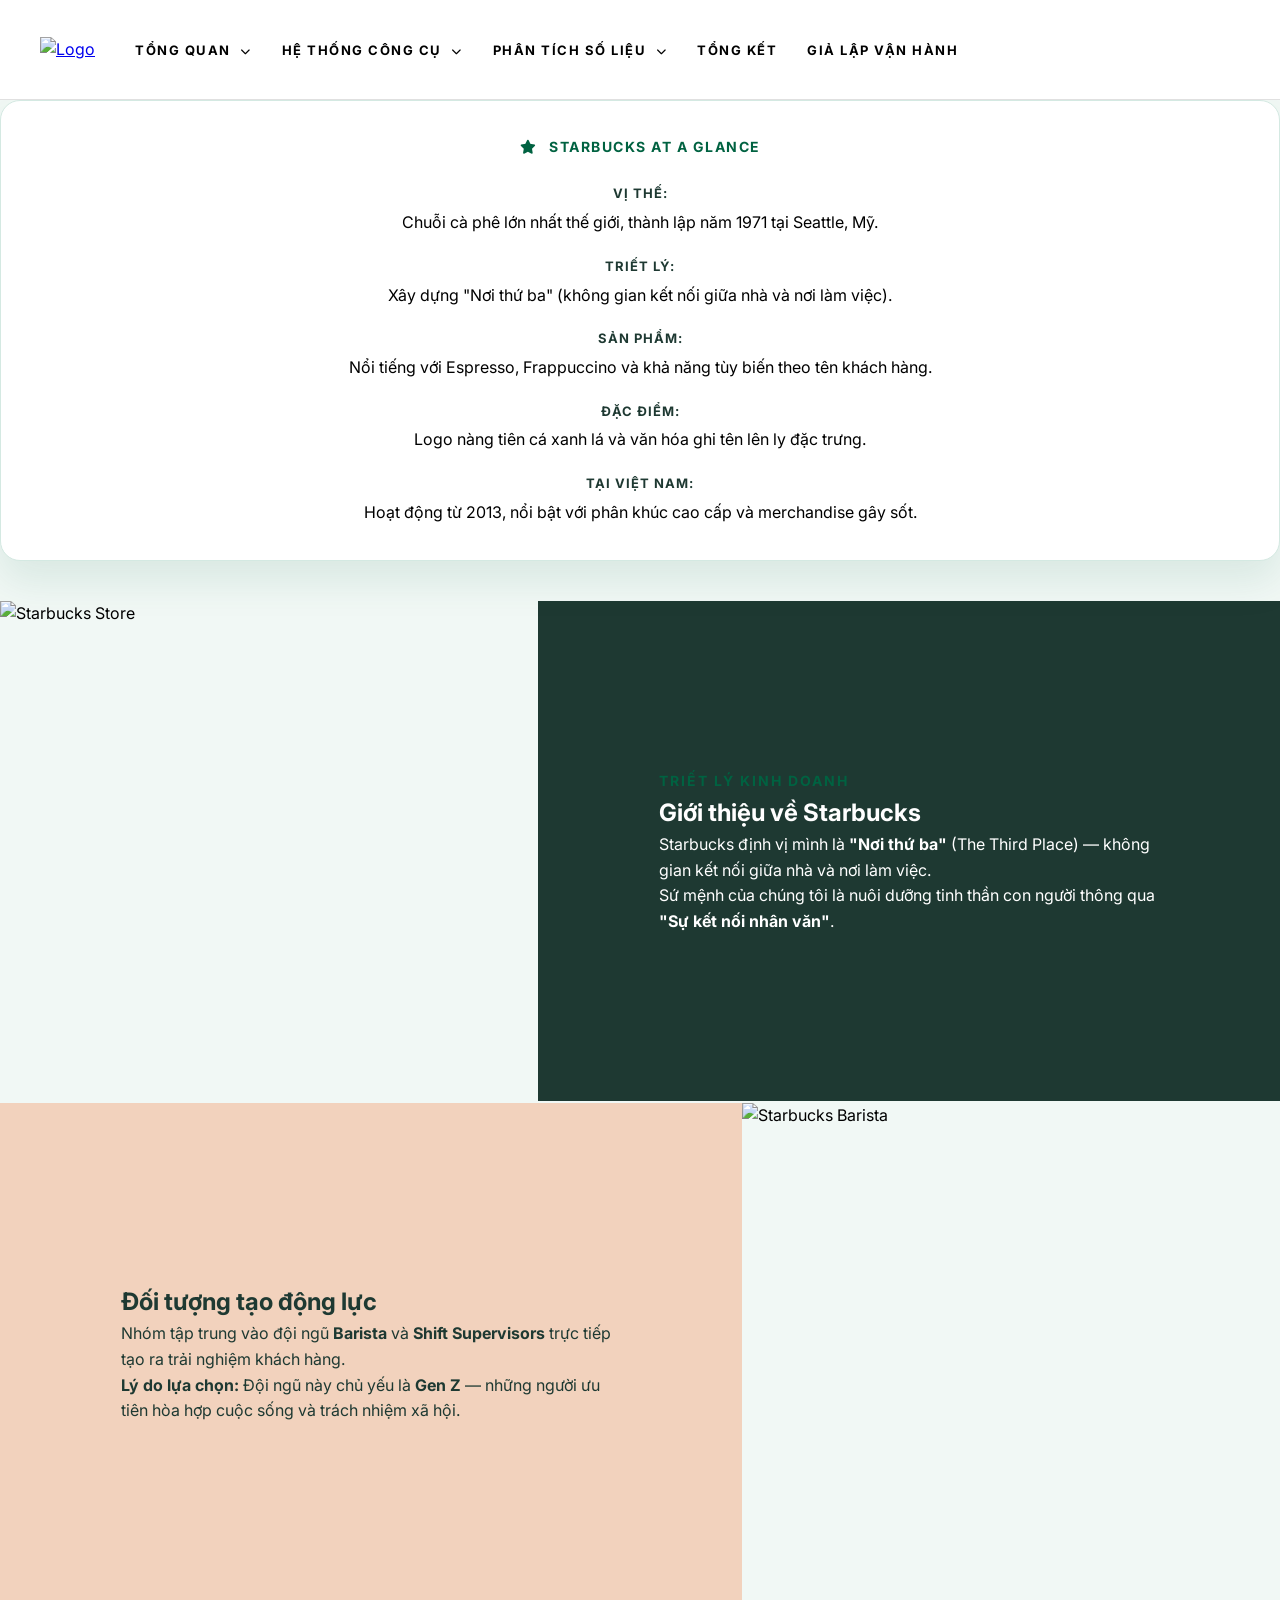
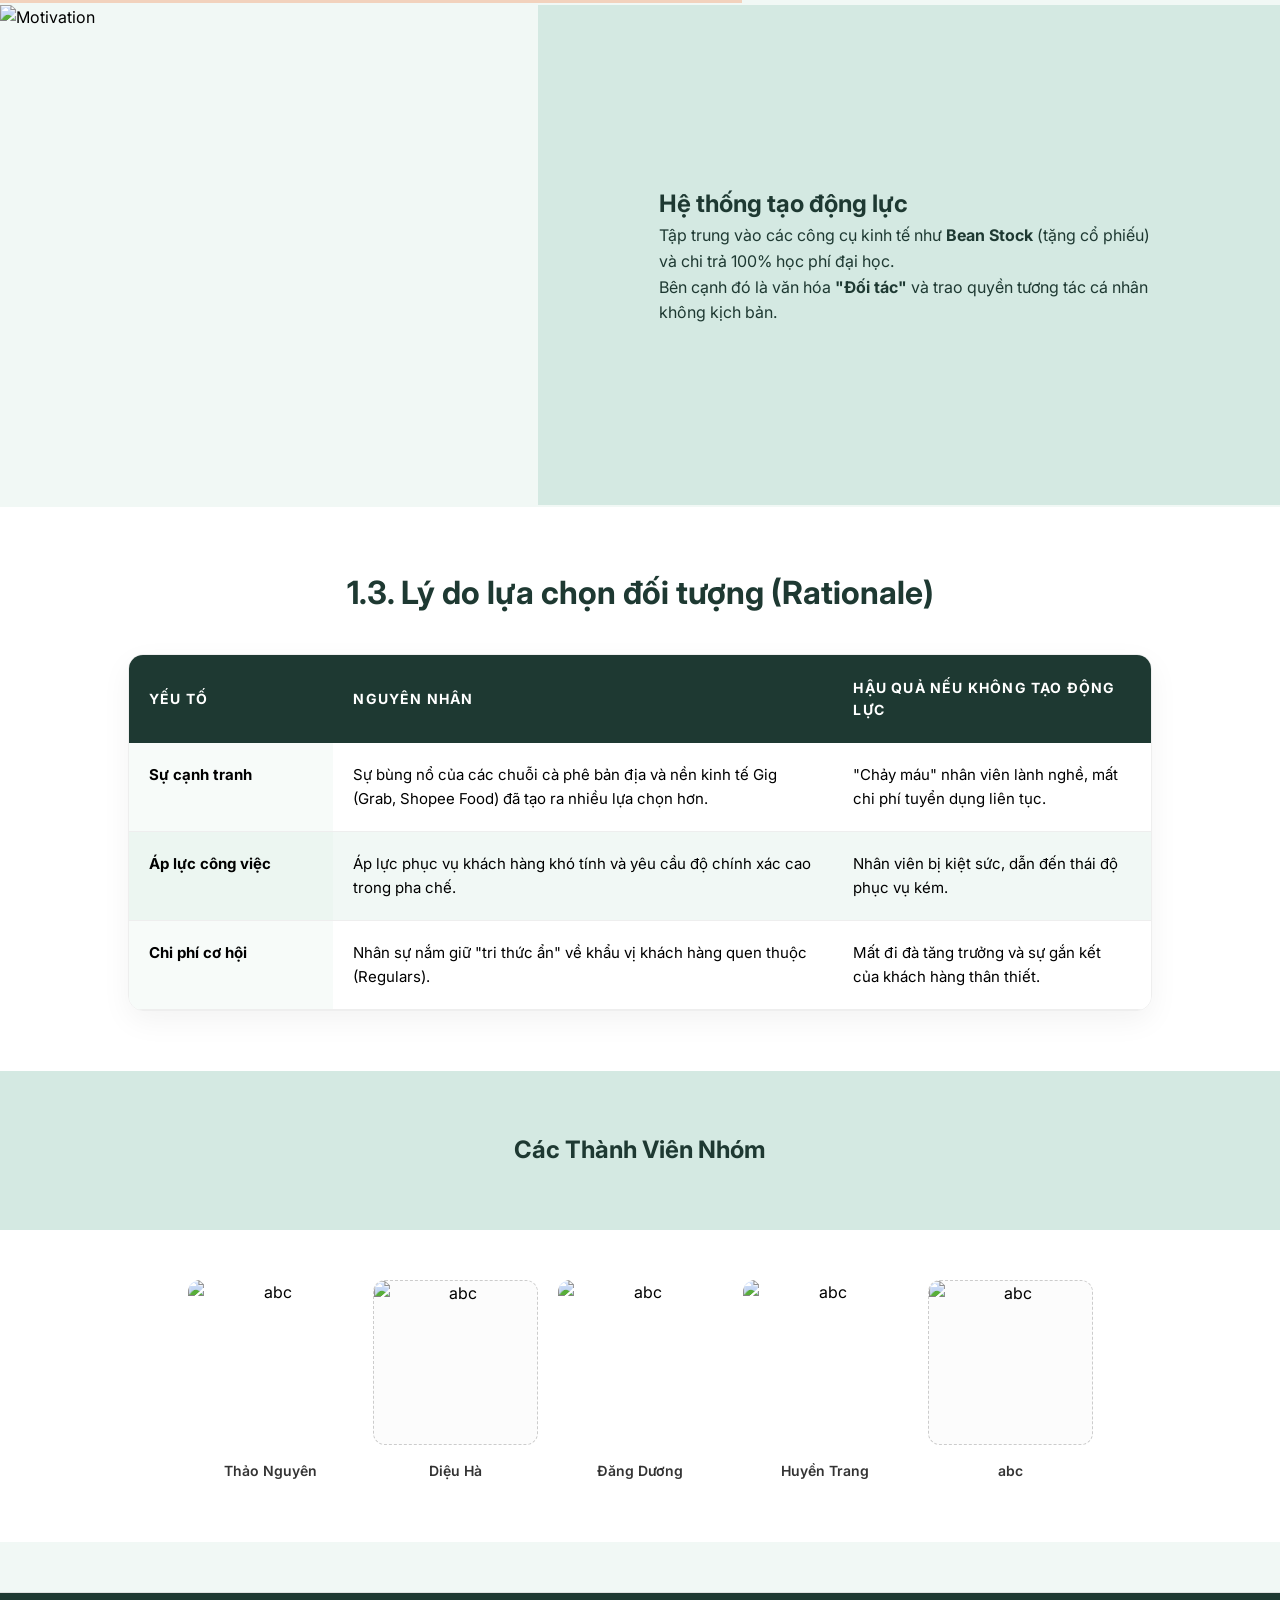
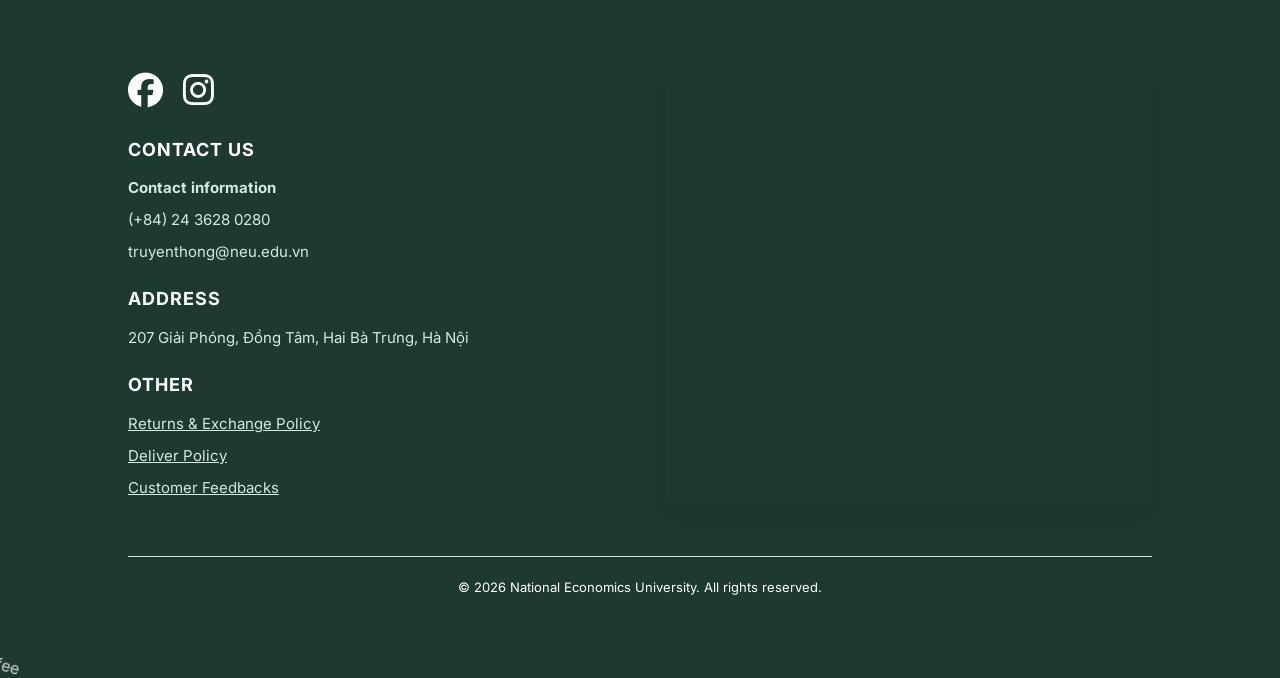
==== commit 2a11a38e: "check" ====
--- a/index.html
+++ b/index.html
@@ -121,7 +121,7 @@
 <main class="main-full-width">
     <section class="banner-row" id="overview">
         <div class="banner-image">
-            <img src="https://images.unsplash.com/photo-1554118811-1e0d58224f24?q=80&w=1200" alt="Starbucks Store">
+            <img src="https://drive.google.com/thumbnail?id=11dkSP7m8NPpxU4v-aQ3rFYcZSJaRniF1&sz=w1000" alt="Starbucks Store">
         </div>
         <div class="banner-content house-green-bg">
             <div class="text-box">
@@ -135,7 +135,7 @@
 
     <section class="banner-row" id="target-motivation">
         <div class="banner-image">
-            <img src="https://images.unsplash.com/photo-1554118811-1e0d58224f24?q=80&w=1200" alt="Starbucks Barista">
+            <img src="https://drive.google.com/thumbnail?id=1iE7oLHKV69IjlFTh3RuHMEitdkIh8iQJ&sz=w1000" alt="Starbucks Barista">
         </div>
         <div class="banner-content peach-bg">
             <div class="text-box dark-text">
@@ -150,7 +150,7 @@
 
     <section class="banner-row" id="motivation">
         <div class="banner-image">
-            <img src="https://images.unsplash.com/photo-1495474472287-4d71bcdd2085?q=80&w=1200" alt="Motivation">
+            <img src="https://drive.google.com/thumbnail?id=1iTkuUHu9JmBcfWZSiL8lbq-xChUPJxch&sz=w1000" alt="Motivation">
         </div>
         <div class="banner-content accent-green-bg">
             <div class="text-box dark-text">
@@ -160,7 +160,6 @@
             </div>
         </div>
     </section>
-</main>
 
 <section class="rationale-section" id="rationale">
     <h2 class="center-title">1.3. Lý do lựa chọn đối tượng (Rationale)</h2>
@@ -206,45 +205,48 @@
         <!-- Thành viên 1 -->
         <div class="team-member-item">
             <div class="member-frame">
-                <img src="path/to/linh.jpg" alt="abc">
+                <img src="https://drive.google.com/thumbnail?id=1I1WKjzvNGvXEwexlLJ_2cIbm8tgzbYBb&sz=w1000" alt="abc">
+            </div>
+            <p class="member-label">Thảo Nguyên</p>
+        </div>
+
+                <!-- Thành viên 4 (Dạng khung trống - Placeholder) -->
+        <div class="team-member-item">
+            <div class="member-frame placeholder">
+                <img src="https://drive.google.com/thumbnail?id=159Fn0EQ-FxeoXSefLrtzbUIY-UfDG6y3&sz=w1000" alt="abc">
+            </div>
+            <p class="member-label">Diệu Hà</p>
+        </div>
+
+        <!-- Thành viên 2 -->
+        <div class="team-member-item">
+            <div class="member-frame">
+                <img src="https://drive.google.com/thumbnail?id=1v32A51x__F3_tjtCiqzsijqmkJTa1ymP&sz=w1000" alt="abc">
+            </div>
+            <p class="member-label">Đăng Dương</p>
+        </div>
+
+        <!-- Thành viên 3 -->
+        <div class="team-member-item">
+            <div class="member-frame">
+                <img src="https://drive.google.com/thumbnail?id=1kT2AOfoq-ZpbqWc05-Zpz1CrUPqnkJsT&sz=w1000" alt="abc">
+            </div>
+            <p class="member-label">Huyền Trang</p>
+        </div>
+
+
+        <!-- Thành viên 5 (Dạng khung trống - Placeholder) -->
+        <div class="team-member-item">
+            <div class="member-frame placeholder">
+                <img src="https://drive.google.com/thumbnail?id=1kT2AOfoq-ZpbqWc05-Zpz1CrUPqnkJsT&sz=w1000" alt="abc">
             </div>
             <p class="member-label">abc</p>
         </div>
-
-        <!-- Thành viên 2 -->
-        <div class="team-member-item">
-            <div class="member-frame">
-                <img src="path/to/ngoc.jpg" alt="abc">
-            </div>
-            <p class="member-label">abc</p>
-        </div>
-
-        <!-- Thành viên 3 -->
-        <div class="team-member-item">
-            <div class="member-frame">
-                <img src="path/to/thy.jpg" alt="abc">
-            </div>
-            <p class="member-label">abc</p>
-        </div>
-
-        <!-- Thành viên 4 (Dạng khung trống - Placeholder) -->
-        <div class="team-member-item">
-            <div class="member-frame placeholder">
-                <!-- Để trống hoặc icon mặc định -->
-            </div>
-            <p class="member-label">abc</p>
-        </div>
-
-        <!-- Thành viên 5 (Dạng khung trống - Placeholder) -->
-        <div class="team-member-item">
-            <div class="member-frame placeholder">
-                <!-- Để trống hoặc icon mặc định -->
-            </div>
-            <p class="member-label">abc</p>
-        </div>
-    </div>
-
-    </section>
+    </div>
+
+    </section>
+
+    </main>
 
     <footer class="footer-professional">
         <img src="https://images.unsplash.com/photo-1541167760496-1628856ab772?q=80&w=500" alt="Coffee" class="decor-img left-coffee">
--- a/main-content.css
+++ b/main-content.css
@@ -7,9 +7,9 @@
 
 .banner-row {
     display: flex;
-    width: 100%;
-    min-height: 550px; /* Chiều cao cố định để các khung đều nhau */
-    align-items: stretch; /* Đảm bảo ảnh và chữ cao bằng nhau */
+    align-items: stretch; /* Đảm bảo khối ảnh và khối chữ có chiều cao bằng nhau */
+    overflow: hidden; /* Cắt bỏ phần thừa nếu có */
+    margin-bottom: 2px; /* Khoảng cách nhỏ giữa các dải banner */
 }
 
 /* TỰ ĐỘNG SO LE: Hàng số 2, 4, 6 sẽ đảo ngược ảnh sang phải */
@@ -19,15 +19,22 @@
 
 /* --- CẮT ẢNH ĐỀU NHAU --- */
 .banner-image {
-    flex: 1; /* Chiếm chính xác 50% */
-    overflow: hidden;
+    flex: 1; /* Chiếm 50% chiều rộng */
+    height: 500px; /* Đặt một chiều cao cố định cho tất cả các banner */
+    overflow: hidden; /* Quan trọng để bo góc hoạt động tốt */
 }
 
 .banner-image img {
     width: 100%;
-    height: 100%;
-    object-fit: cover; /* Quan trọng: Cắt ảnh đều mà không làm méo hình */
+    height: 100%; /* Ép ảnh lấp đầy chiều cao của khối cha */
+    object-fit: cover; /* QUAN TRỌNG: Giúp ảnh không bị méo, tự động cắt trung tâm */
     display: block;
+    border-radius: 0; /* Mặc định trong dải banner thường để sát mép */
+    transition: transform 0.5s ease;
+}
+
+.banner-row:hover .banner-image img {
+    transform: scale(1.05);
 }
 
 /* --- NỘI DUNG VĂN BẢN --- */
@@ -52,17 +59,14 @@
 .dark-text { color: #1e3932; }
 
 /* Responsive: Chuyển về 1 cột trên Mobile */
-@media (max-width: 992px) {
-    .banner-row, 
-    .banner-row:nth-child(even) {
-        flex-direction: column;
-        min-height: auto;
+@media (max-width: 768px) {
+    .banner-row {
+        flex-direction: column; /* Chuyển sang xếp chồng dọc */
+        height: auto;
     }
     .banner-image {
-        height: 350px; /* Chiều cao ảnh khi ở chế độ mobile */
-    }
-    .banner-content {
-        padding: 40px 20px;
+        height: 300px; /* Giảm chiều cao ảnh trên mobile */
+        width: 100%;
     }
 }
 /* --- Tinh chỉnh ô nổi để chữ ra giữa --- */
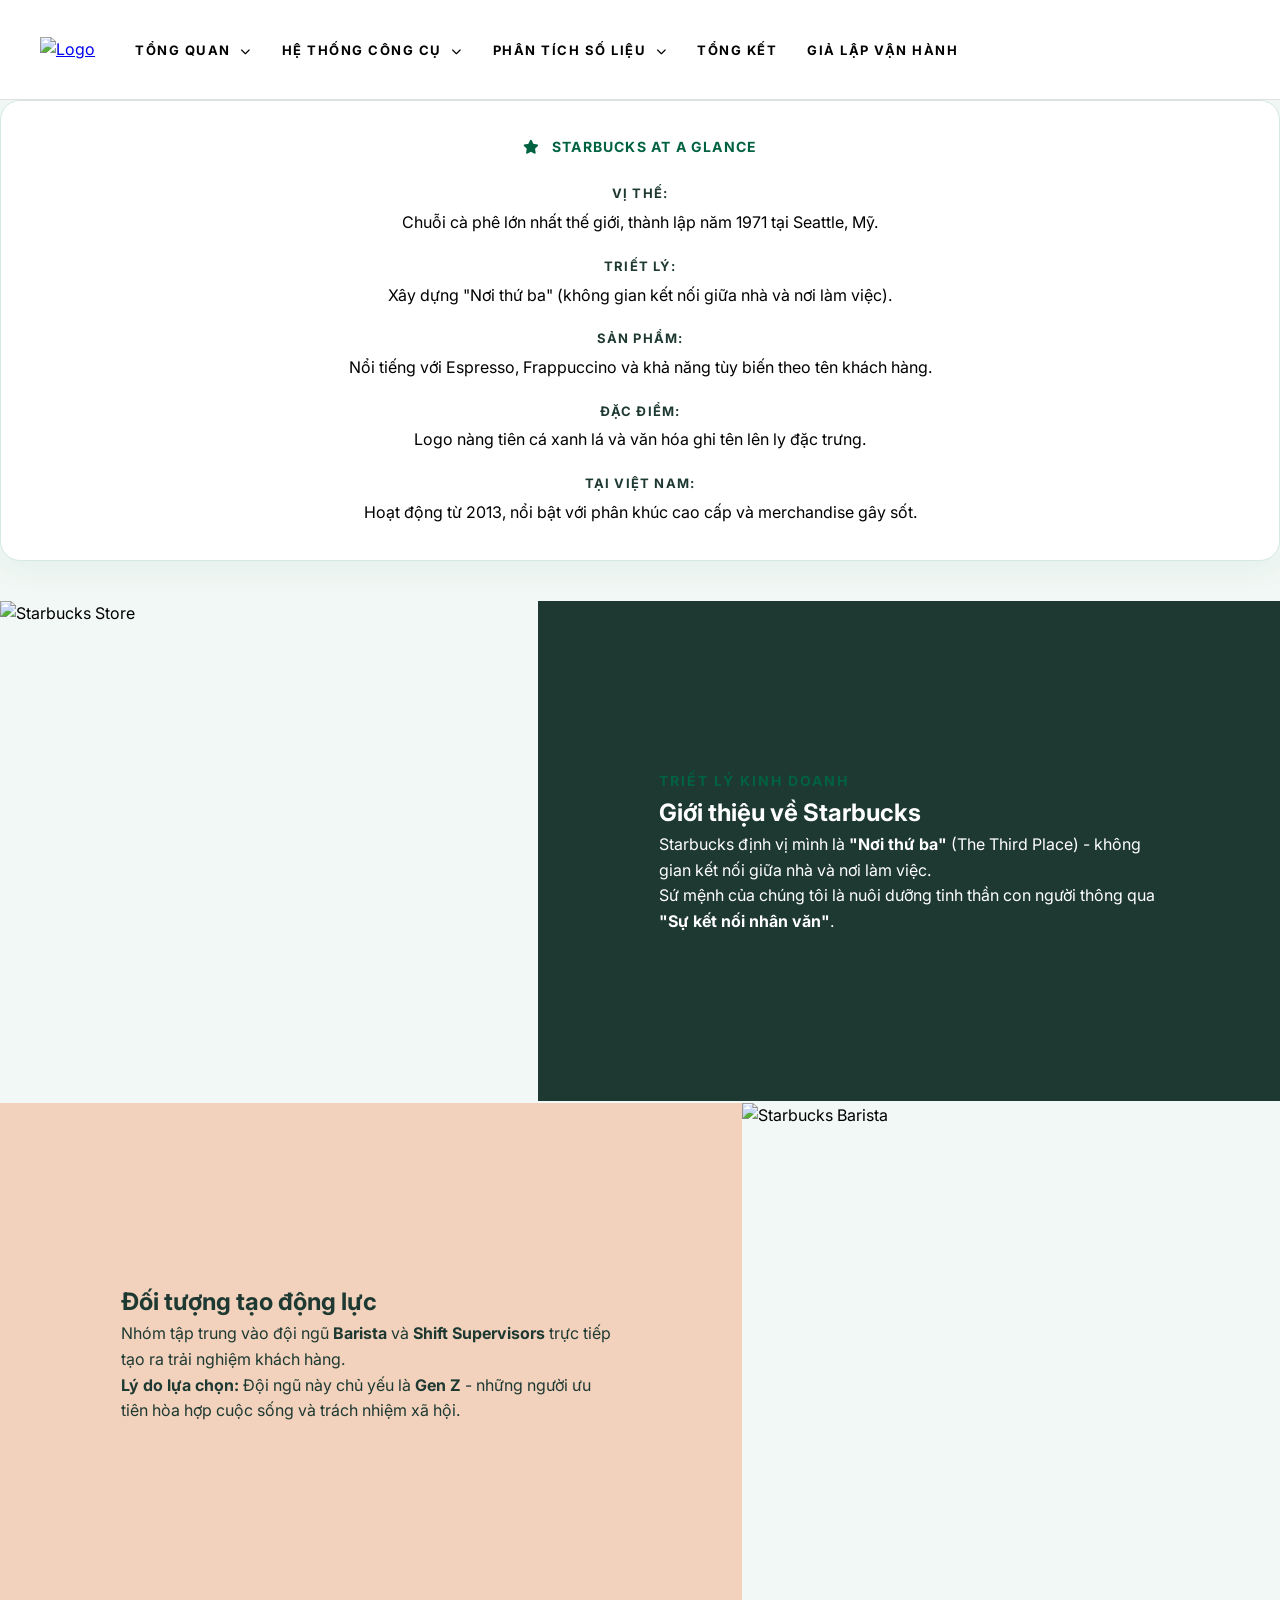
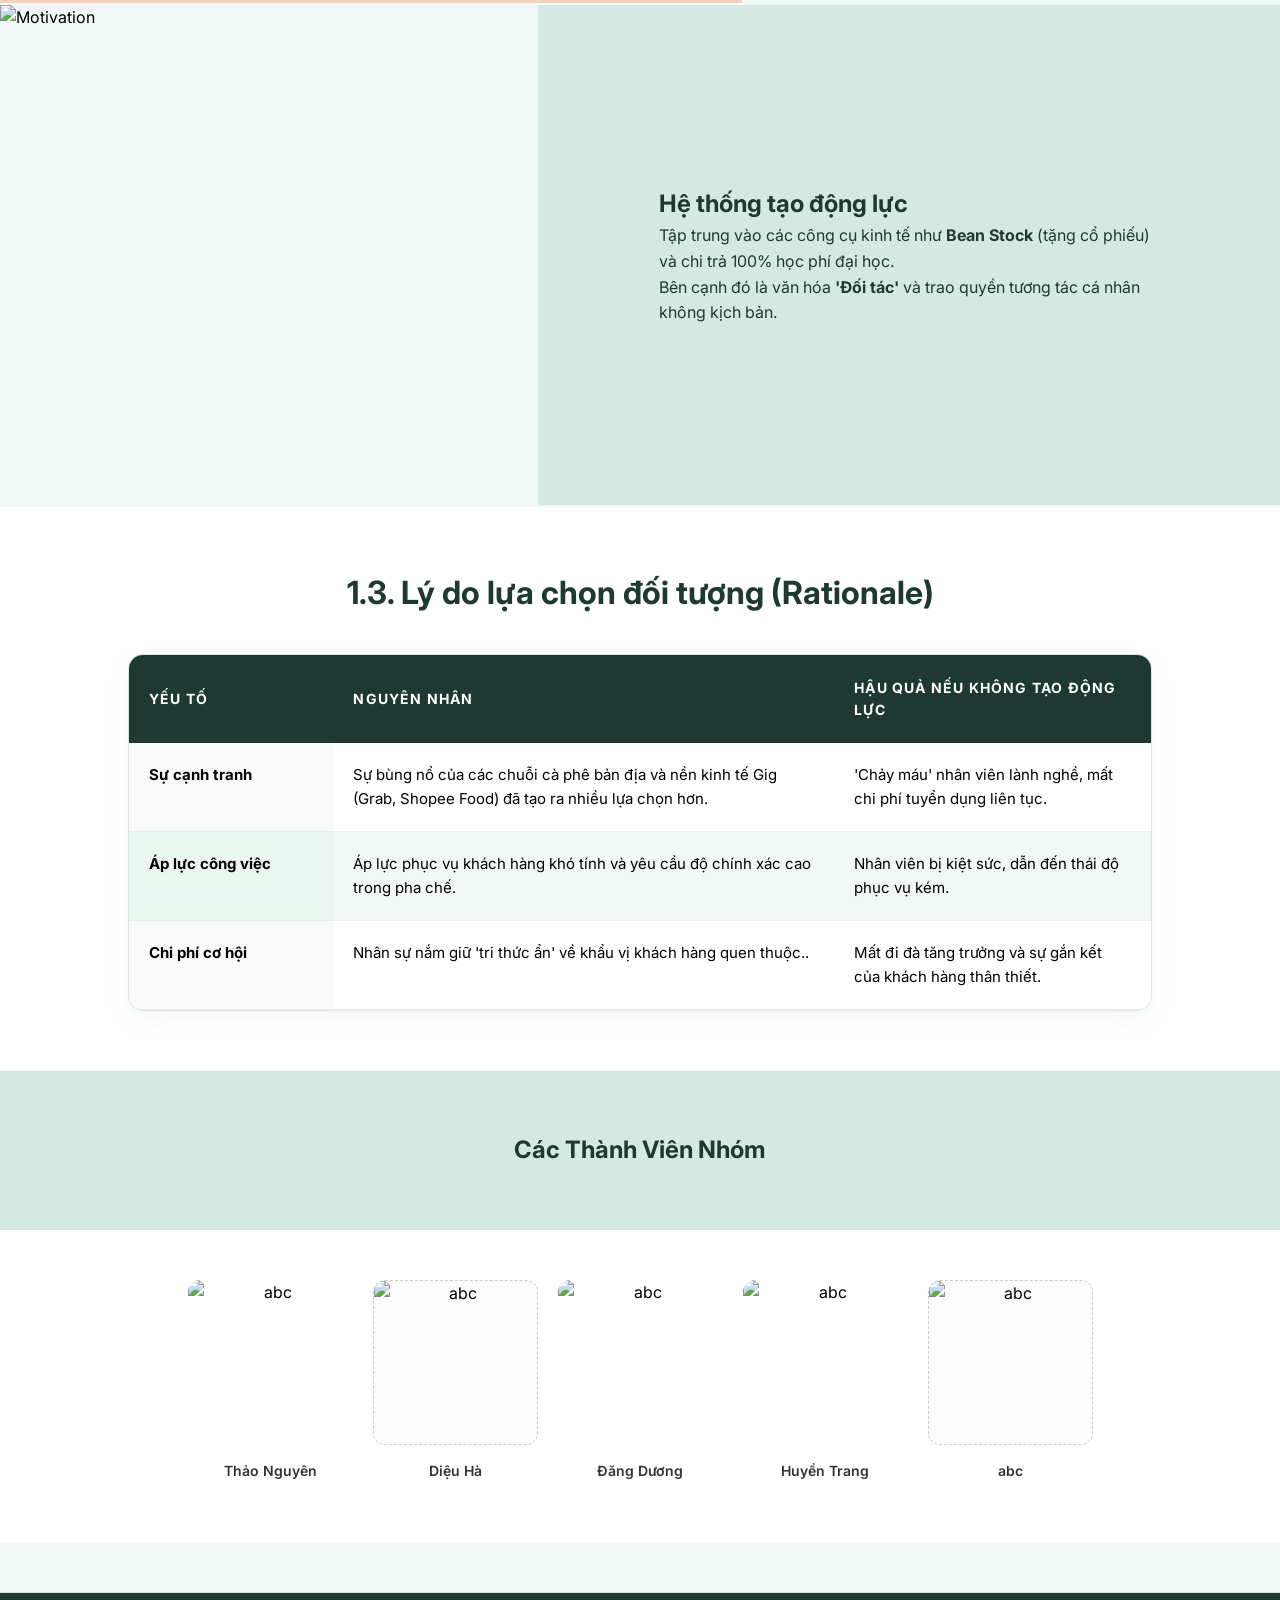
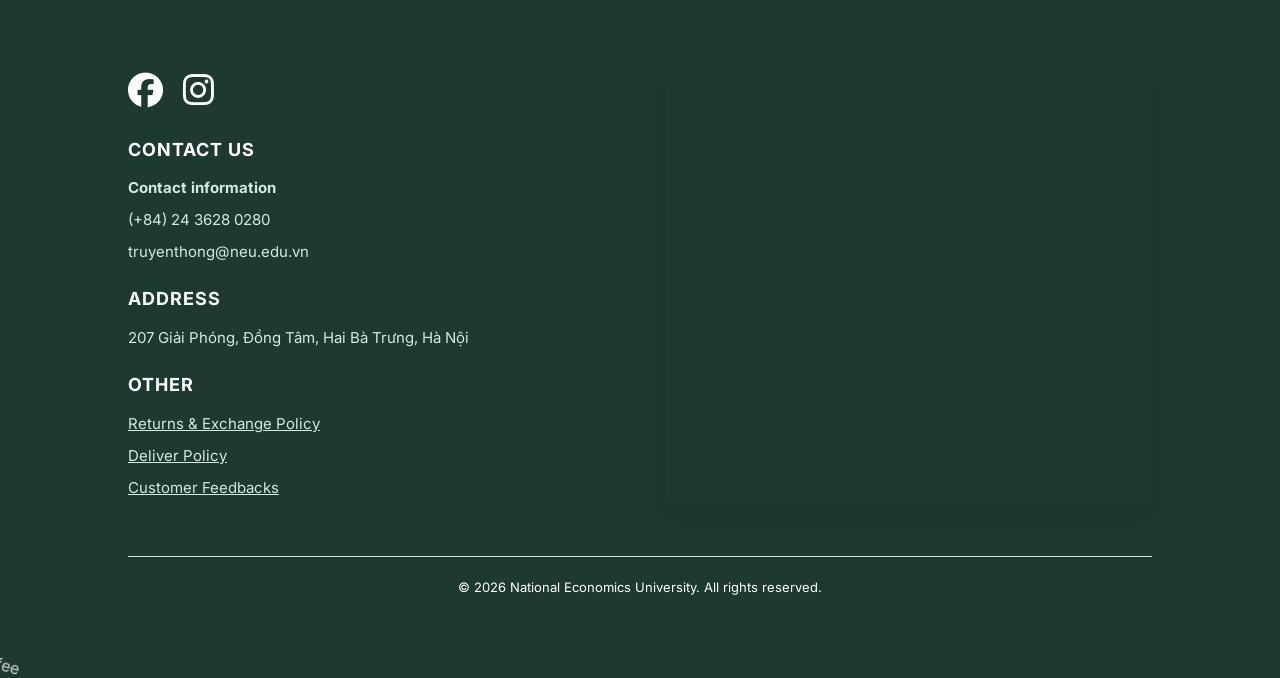
==== commit e0c33c2e: "finale" ====
--- a/index.html
+++ b/index.html
@@ -127,7 +127,7 @@
             <div class="text-box">
                 <span class="sub-title">Triết lý kinh doanh</span>
                 <h1>Giới thiệu về Starbucks</h1>
-                <p>Starbucks định vị mình là <strong>"Nơi thứ ba"</strong> (The Third Place) — không gian kết nối giữa nhà và nơi làm việc.</p>
+                <p>Starbucks định vị mình là <strong>"Nơi thứ ba"</strong> (The Third Place) - không gian kết nối giữa nhà và nơi làm việc.</p>
                 <p>Sứ mệnh của chúng tôi là nuôi dưỡng tinh thần con người thông qua <strong>"Sự kết nối nhân văn"</strong>.</p>
             </div>
         </div>
@@ -142,7 +142,7 @@
                 <h2>Đối tượng tạo động lực</h2>
                 <p>Nhóm tập trung vào đội ngũ <strong>Barista</strong> và <strong>Shift Supervisors</strong> trực tiếp tạo ra trải nghiệm khách hàng.</p>
                 <div class="reason-highlight">
-                    <strong>Lý do lựa chọn:</strong> Đội ngũ này chủ yếu là <strong>Gen Z</strong> — những người ưu tiên hòa hợp cuộc sống và trách nhiệm xã hội.
+                    <strong>Lý do lựa chọn:</strong> Đội ngũ này chủ yếu là <strong>Gen Z</strong> - những người ưu tiên hòa hợp cuộc sống và trách nhiệm xã hội.
                 </div>
             </div>
         </div>
@@ -156,7 +156,7 @@
             <div class="text-box dark-text">
                 <h2>Hệ thống tạo động lực</h2>
                 <p>Tập trung vào các công cụ kinh tế như <strong>Bean Stock</strong> (tặng cổ phiếu) và chi trả 100% học phí đại học.</p>
-                <p>Bên cạnh đó là văn hóa <strong>"Đối tác"</strong> và trao quyền tương tác cá nhân không kịch bản.</p>
+                <p>Bên cạnh đó là văn hóa <strong>'Đối tác'</strong> và trao quyền tương tác cá nhân không kịch bản.</p>
             </div>
         </div>
     </section>
@@ -177,7 +177,7 @@
                 <tr>
                     <td class="col-feature">Sự cạnh tranh</td>
                     <td>Sự bùng nổ của các chuỗi cà phê bản địa và nền kinh tế Gig (Grab, Shopee Food) đã tạo ra nhiều lựa chọn hơn.</td>
-                    <td>"Chảy máu" nhân viên lành nghề, mất chi phí tuyển dụng liên tục.</td>
+                    <td>'Chảy máu' nhân viên lành nghề, mất chi phí tuyển dụng liên tục.</td>
                 </tr>
                 <tr>
                     <td class="col-feature">Áp lực công việc</td>
@@ -186,7 +186,7 @@
                 </tr>
                 <tr>
                     <td class="col-feature">Chi phí cơ hội</td>
-                    <td>Nhân sự nắm giữ "tri thức ẩn" về khẩu vị khách hàng quen thuộc (Regulars).</td>
+                    <td>Nhân sự nắm giữ 'tri thức ẩn' về khẩu vị khách hàng quen thuộc..</td>
                     <td>Mất đi đà tăng trưởng và sự gắn kết của khách hàng thân thiết.</td>
                 </tr>
             </tbody>
--- a/main-content.css
+++ b/main-content.css
@@ -1,197 +1,152 @@
-/* --- Cấu trúc Full-width Zig-zag --- */
-.main-full-width {
-    width: 100%;
-    margin: 0;
-    padding: 0;
+/* --- 1. SETUP CHUNG & BIẾN (Variables) --- */
+:root {
+    --house-green: #1e3932;
+    --starbucks-green: #006241;
+    --accent-green: #d4e9e2;
+    --starbucks-white: #ffffff;
+    --starbucks-background: #f1f8f5;
+    --text-black: #000000;
 }
 
+/* Tối ưu hóa Reset */
+.main-full-width { width: 100%; margin: 0; padding: 0; }
+
+/* --- 2. CẤU TRÚC ZIG-ZAG BANNERS --- */
 .banner-row {
     display: flex;
-    align-items: stretch; /* Đảm bảo khối ảnh và khối chữ có chiều cao bằng nhau */
-    overflow: hidden; /* Cắt bỏ phần thừa nếu có */
-    margin-bottom: 2px; /* Khoảng cách nhỏ giữa các dải banner */
+    align-items: stretch;
+    overflow: hidden;
+    margin-bottom: 2px;
 }
 
-/* TỰ ĐỘNG SO LE: Hàng số 2, 4, 6 sẽ đảo ngược ảnh sang phải */
-.banner-row:nth-child(even) {
-    flex-direction: row-reverse;
-}
+.banner-row:nth-child(even) { flex-direction: row-reverse; }
 
-/* --- CẮT ẢNH ĐỀU NHAU --- */
-.banner-image {
-    flex: 1; /* Chiếm 50% chiều rộng */
-    height: 500px; /* Đặt một chiều cao cố định cho tất cả các banner */
-    overflow: hidden; /* Quan trọng để bo góc hoạt động tốt */
-}
+/* Gộp chung thuộc tính flex cho Image và Content */
+.banner-image, .banner-content { flex: 1; }
+
+.banner-image { height: 500px; overflow: hidden; }
 
 .banner-image img {
     width: 100%;
-    height: 100%; /* Ép ảnh lấp đầy chiều cao của khối cha */
-    object-fit: cover; /* QUAN TRỌNG: Giúp ảnh không bị méo, tự động cắt trung tâm */
-    display: block;
-    border-radius: 0; /* Mặc định trong dải banner thường để sát mép */
+    height: 100%;
+    object-fit: cover;
     transition: transform 0.5s ease;
 }
 
-.banner-row:hover .banner-image img {
-    transform: scale(1.05);
-}
+.banner-row:hover .banner-image img { transform: scale(1.05); }
 
-/* --- NỘI DUNG VĂN BẢN --- */
 .banner-content {
-    flex: 1; /* Chiếm chính xác 50% */
     display: flex;
     align-items: center;
     justify-content: center;
     padding: 60px 8%;
 }
 
-.text-box {
-    max-width: 500px;
-    width: 100%;
+.text-box { max-width: 500px; width: 100%; }
+
+/* --- 3. COMPONENTS (Cards & Tables) --- */
+
+/* Gộp chung hiệu ứng Hover và Shadow cho Card & Table Wrapper */
+.floating-summary-card, .table-wrapper {
+    background-color: var(--starbucks-white);
+    border-radius: 20px;
+    box-shadow: 0 10px 30px rgba(0, 98, 65, 0.05);
+    border: 1px solid var(--accent-green);
 }
 
-/* Màu sắc Theme Starbucks */
-.house-green-bg { background-color: #1e3932; color: #ffffff; }
-.peach-bg { background-color: #f2d2bd; }
-.accent-green-bg { background-color: #d4e9e2; }
-
-.dark-text { color: #1e3932; }
-
-/* Responsive: Chuyển về 1 cột trên Mobile */
-@media (max-width: 768px) {
-    .banner-row {
-        flex-direction: column; /* Chuyển sang xếp chồng dọc */
-        height: auto;
-    }
-    .banner-image {
-        height: 300px; /* Giảm chiều cao ảnh trên mobile */
-        width: 100%;
-    }
-}
-/* --- Tinh chỉnh ô nổi để chữ ra giữa --- */
 .floating-summary-card {
-    background-color: var(--starbucks-white);
-    border-radius: 20px;
     padding: 35px;
     margin-bottom: 40px;
-    box-shadow: 0 20px 40px rgba(0, 98, 65, 0.1);
-    border: 1px solid var(--accent-green);
-    position: relative;
-    text-align: center; /* Căn giữa toàn bộ văn bản mặc định */
+    text-align: center;
     transition: transform 0.3s ease;
 }
 
-/* Căn giữa tiêu đề của Card */
+/* Gộp chung Style tiêu đề phụ (Caps, Spacing) */
+.card-header, .info-item strong, .rationale-table th {
+    text-transform: uppercase;
+    letter-spacing: 1.2px;
+    font-weight: 700;
+}
+
 .card-header {
     display: flex;
     align-items: center;
-    justify-content: center; /* Đưa cả Icon và Text ra giữa */
+    justify-content: center;
     gap: 12px;
     margin-bottom: 25px;
     color: var(--starbucks-green);
-    font-weight: 700;
-    text-transform: uppercase;
     font-size: 14px;
-    letter-spacing: 1.5px;
 }
 
-/* Căn giữa nội dung các mục thông tin */
 .card-body {
     display: grid;
-    grid-template-columns: 1fr; /* Chuyển về 1 cột để căn giữa trông thoáng hơn */
     gap: 20px;
-    max-width: 800px; /* Giới hạn độ rộng để nội dung không bị loãng */
+    max-width: 800px;
     margin: 0 auto;
 }
 
 .info-item {
-    font-size: 16px;
+    display: flex;
+    flex-direction: column;
+    align-items: center;
     line-height: 1.6;
-    display: flex;
-    flex-direction: column; /* Xếp tiêu đề trên, nội dung dưới */
-    align-items: center;    /* Căn giữa theo trục ngang */
 }
 
 .info-item strong {
     color: var(--house-green);
     font-size: 13px;
-    text-transform: uppercase;
     margin-bottom: 6px;
-    letter-spacing: 1px;
 }
 
-.info-item span {
-    color: var(--text-black);
-    max-width: 90% ; /* Để chữ không chạm mép khung */
-}
+/* --- 4. STYLE BẢNG RATIONALE --- */
+.rationale-section { padding: 60px 10%; background-color: var(--starbucks-white); }
 
-
-/* --- Style cho bảng Rationale 1.3 --- */
-.rationale-section {
-    padding: 60px 10%;
-    background-color: var(--starbucks-white);
-}
-
-.table-wrapper {
-    overflow-x: auto; /* Hỗ trợ xem trên điện thoại */
-    border-radius: 15px;
-    box-shadow: 0 10px 30px rgba(0, 0, 0, 0.05);
-    margin-top: 35px;
-    border: 1px solid #eee;
-}
+.table-wrapper { overflow-x: auto; margin-top: 35px; border-radius: 15px; }
 
 .rationale-table {
     width: 100%;
     border-collapse: collapse;
-    background-color: #fff;
-    min-width: 800px; /* Đảm bảo bảng không bị quá hẹp */
+    min-width: 800px;
 }
 
-/* Header của bảng: Màu xanh đậm House Green */
 .rationale-table th {
     background-color: var(--house-green);
     color: var(--starbucks-white);
+    padding: 22px 20px;
+    font-size: 14px;
     text-align: left;
-    padding: 22px 20px;
-    font-weight: 700;
-    text-transform: uppercase;
-    font-size: 14px;
-    letter-spacing: 1.2px;
 }
 
-/* Các ô dữ liệu */
 .rationale-table td {
     padding: 20px;
     border-bottom: 1px solid #eee;
     font-size: 15px;
     line-height: 1.6;
-    vertical-align: top; /* Chữ bắt đầu từ đỉnh ô */
+    vertical-align: top;
     color: var(--text-black);
 }
 
-/* Cột đầu tiên: Làm nổi bật tên yếu tố */
 .col-feature {
     font-weight: 700;
     color: var(--starbucks-green);
     width: 20%;
-    background-color: rgba(212, 233, 226, 0.2); /* Nền xanh mint cực nhạt */
+    background-color: rgba(212, 233, 226, 0.2);
 }
 
-/* Hiệu ứng so le hàng (Zebra Stripes) */
-.rationale-table tr:nth-child(even) {
-    background-color: var(--starbucks-background); /* Màu nền trắng ngà #f1f8f5 */
-}
+/* Gộp hiệu ứng hàng so le và hover */
+.rationale-table tr:nth-child(even) { background-color: var(--starbucks-background); }
+.rationale-table tr:hover { background-color: var(--accent-green); transition: 0.3s; }
 
-/* Hiệu ứng hover khi di chuột vào hàng */
-.rationale-table tr:hover {
-    background-color: var(--accent-green);
-    transition: background-color 0.3s ease;
-}
+/* --- 5. THEME COLORS & UTILITIES --- */
+.house-green-bg { background-color: var(--house-green); color: var(--starbucks-white); }
+.peach-bg { background-color: #f2d2bd; }
+.accent-green-bg { background-color: var(--accent-green); }
+.dark-text, .center-title { color: var(--house-green); }
+.center-title { text-align: center; margin-bottom: 20px; }
 
-/* Tinh chỉnh tiêu đề căn giữa */
-.center-title {
-    text-align: center;
-    color: var(--house-green);
-    margin-bottom: 20px;
+/* --- 6. RESPONSIVE --- */
+@media (max-width: 768px) {
+    .banner-row { flex-direction: column; height: auto; }
+    .banner-image { height: 300px; width: 100%; }
+    .banner-content { padding: 40px 5%; }
 }
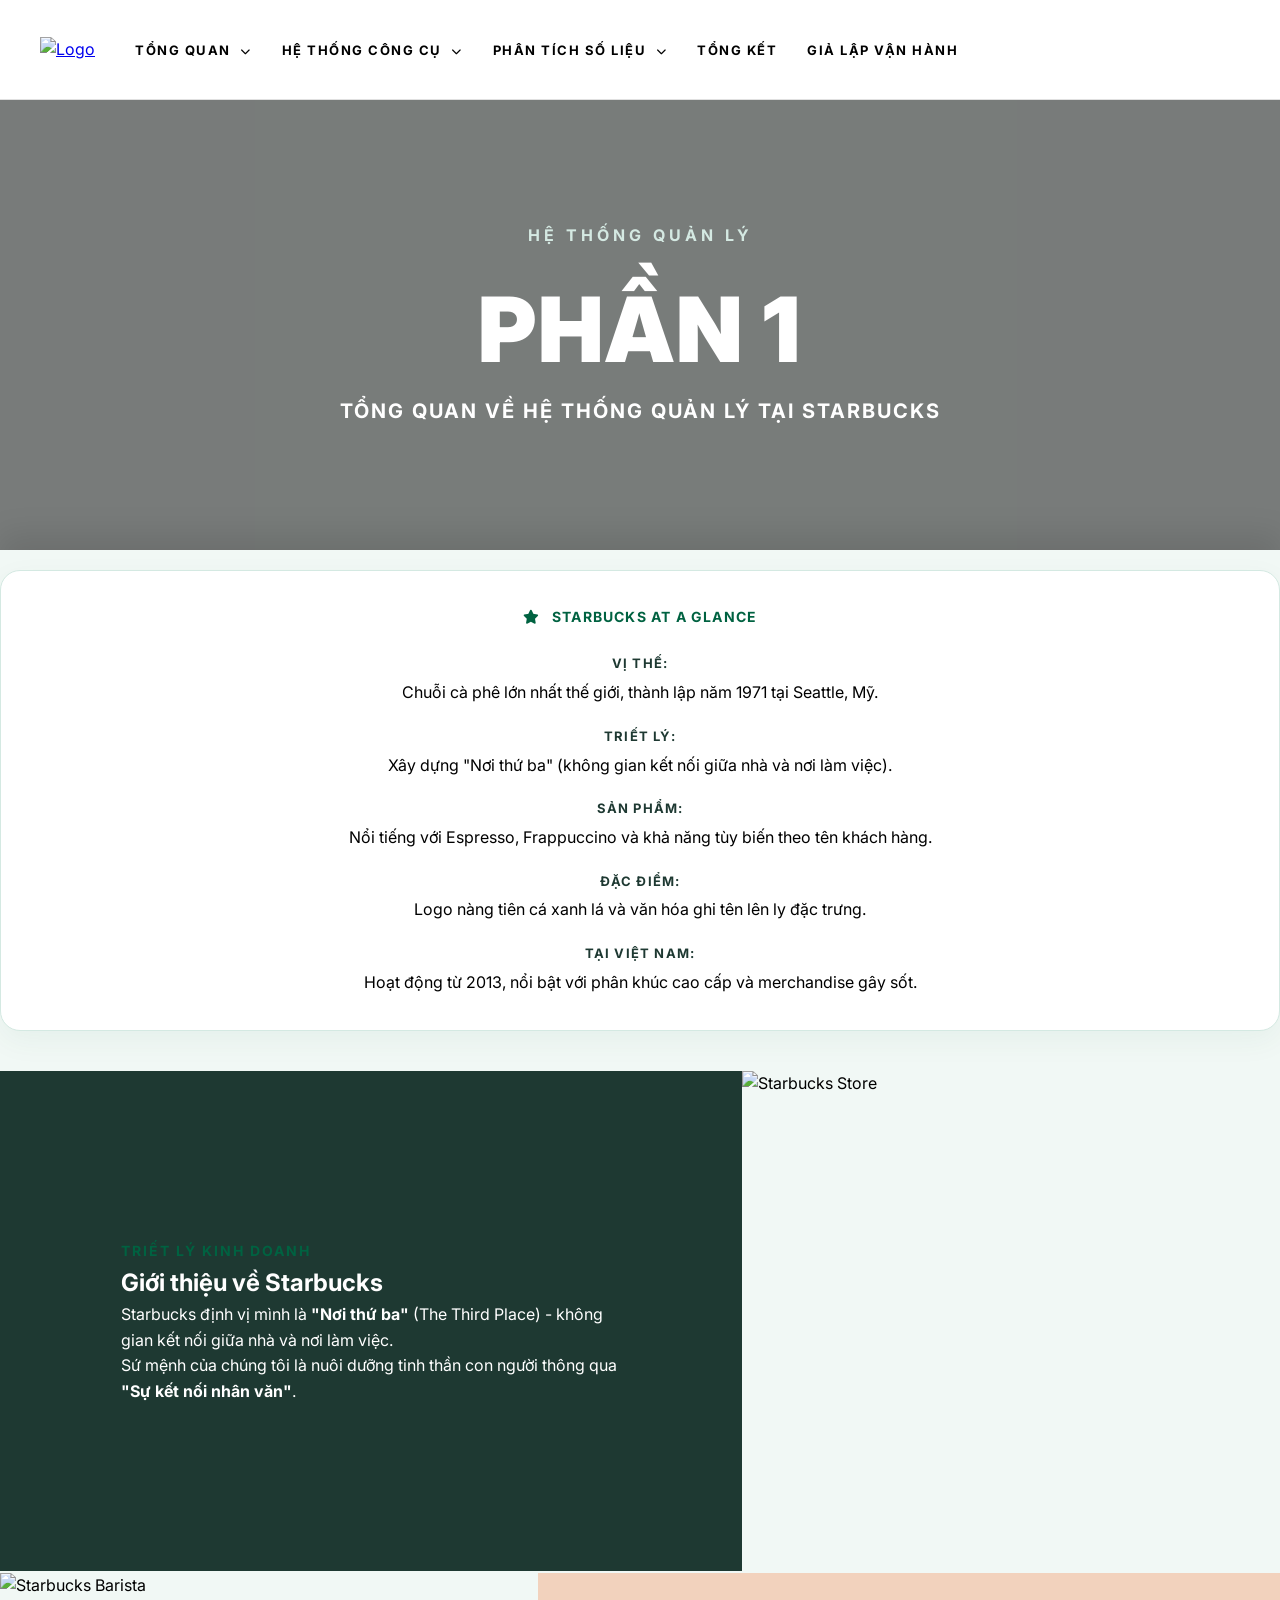
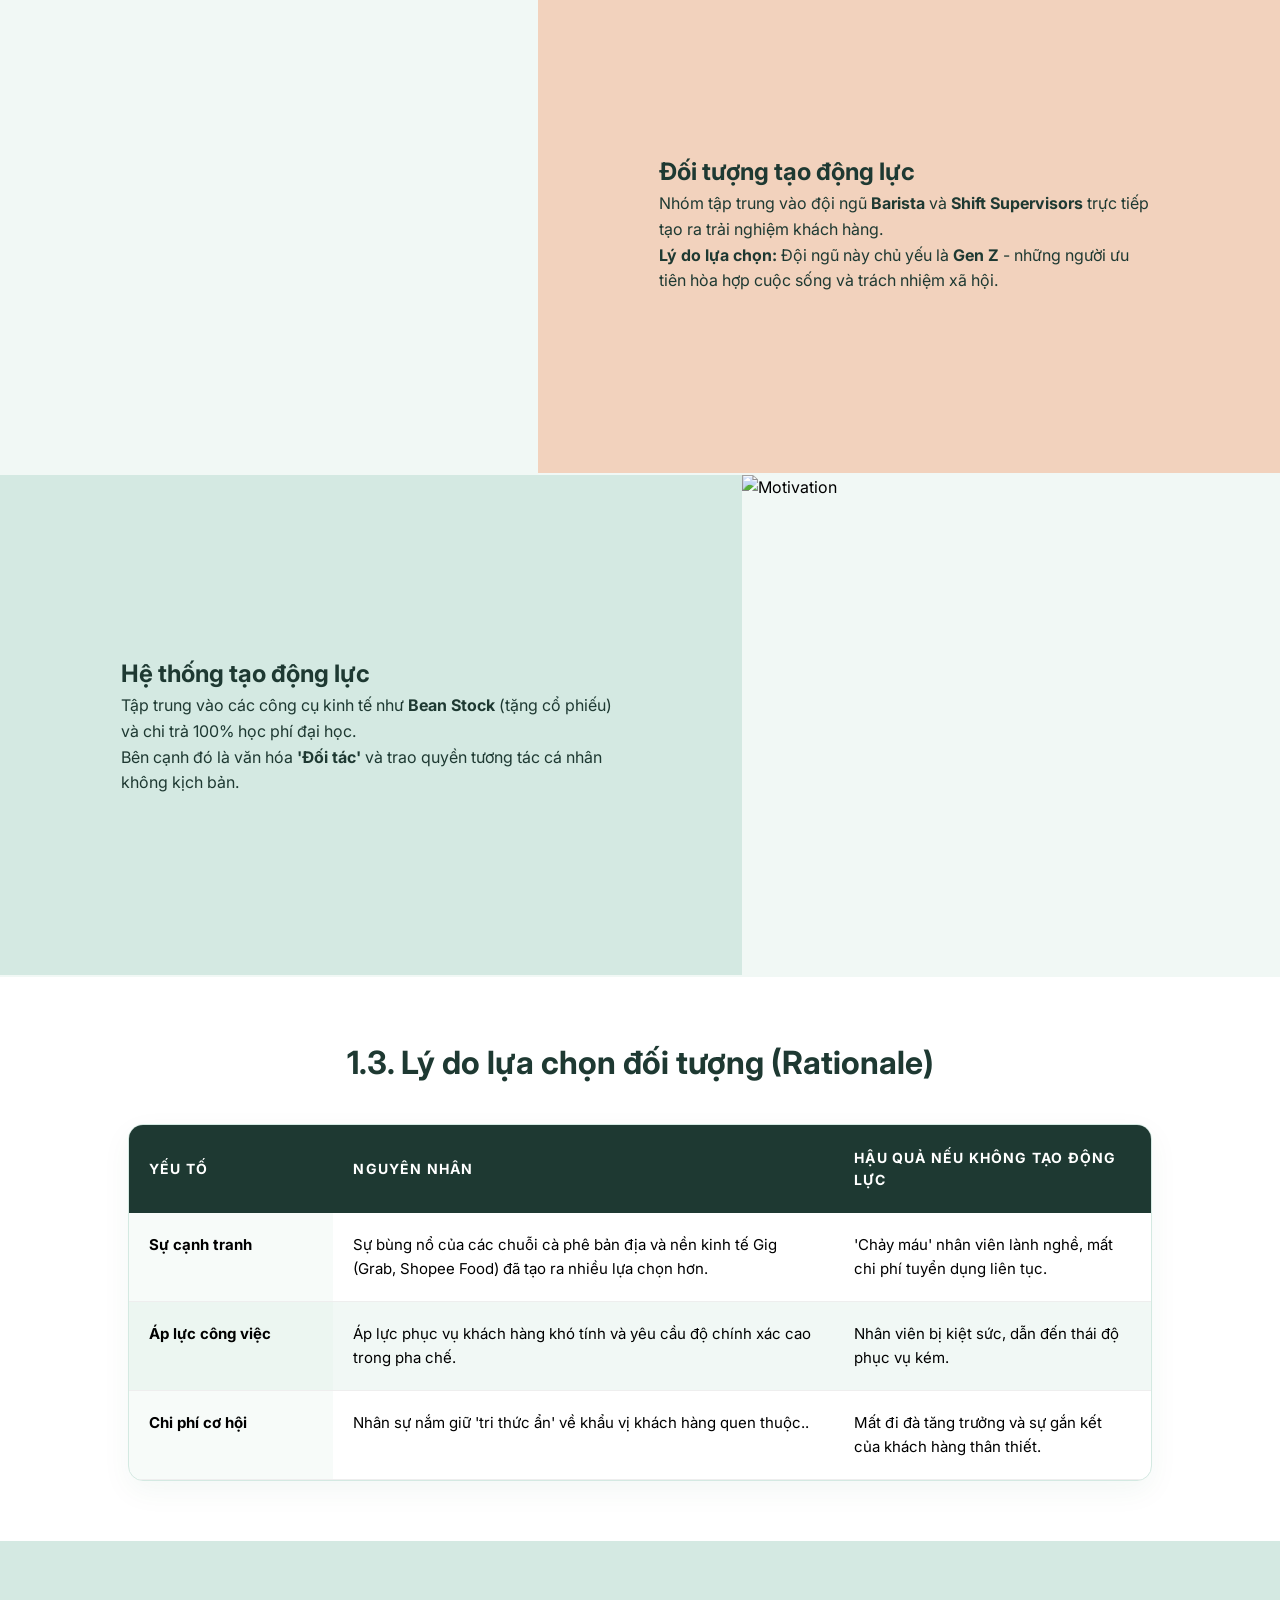
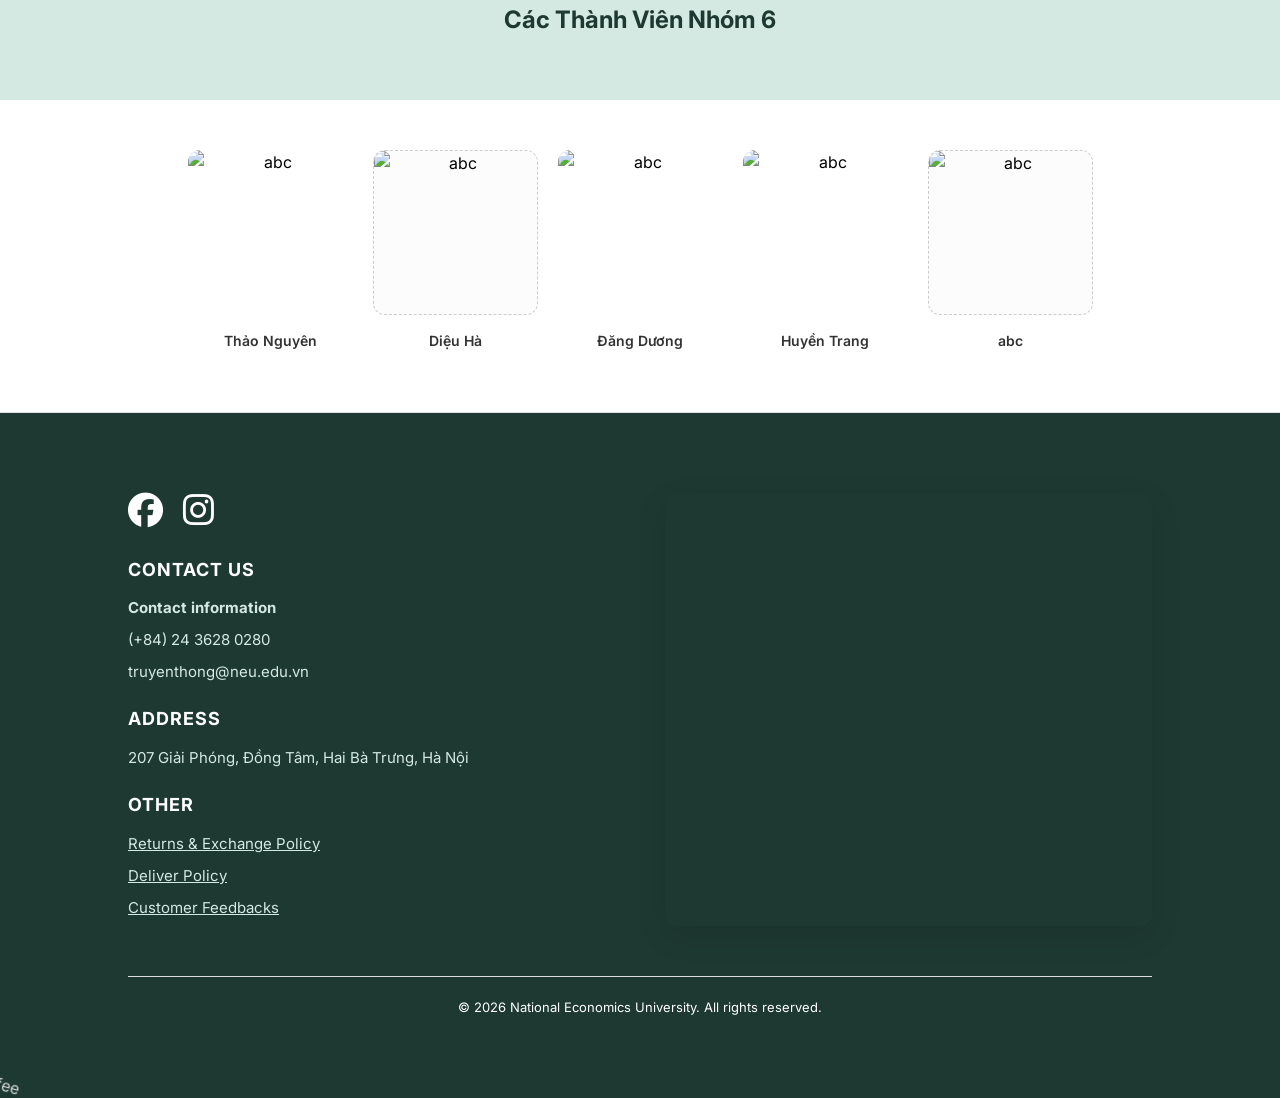
==== commit 92a78bfb: "update" ====
--- a/index.html
+++ b/index.html
@@ -11,37 +11,6 @@
 
     <link rel="icon" type="image/x-icon" href="https://upload.wikimedia.org/wikipedia/en/d/d3/Starbucks_Corporation_Logo_2011.svg">
 </head>
-<script>
-    let slideIndex = 1;
-    showSlides(slideIndex);
-
-    function plusSlides(n) {
-        showSlides(slideIndex += n);
-    }
-
-    function currentSlide(n) {
-        showSlides(slideIndex = n);
-    }
-
-    function showSlides(n) {
-        let i;
-        let slides = document.getElementsByClassName("slide");
-        let dots = document.getElementsByClassName("dot");
-        if (n > slides.length) {slideIndex = 1}    
-        if (n < 1) {slideIndex = slides.length}
-        for (i = 0; i < slides.length; i++) {
-            slides[i].style.display = "none";  
-        }
-        for (i = 0; i < dots.length; i++) {
-            dots[i].className = dots[i].className.replace(" active", "");
-        }
-        slides[slideIndex-1].style.display = "block";  
-        dots[slideIndex-1].className += " active";
-    }
-
-
-    
-</script>
 <body>
 
     <nav class="navbar">
@@ -87,6 +56,19 @@
         </div>
     </nav>
 
+    <section class="subpage-hero">
+        <div class="hero-overlay">
+            <div class="hero-text-container">
+                <span class="hero-subtitle">HỆ THỐNG QUẢN LÝ</span>
+                <h1 class="hero-title">PHẦN 1</h1>
+                <p class="hero-description">Tổng quan về hệ thống quản lý tại Starbucks</p>
+            </div>
+        </div>
+    </section>
+
+    <main class="main-full-width">
+
+
     <div class="floating-summary-card">
     <div class="card-header">
         <i class="fa-solid fa-star"></i>
@@ -114,137 +96,135 @@
             <span>Hoạt động từ 2013, nổi bật với phân khúc cao cấp và merchandise gây sốt.</span>
         </div>
     </div>
-</div>
-
-
-
-<main class="main-full-width">
-    <section class="banner-row" id="overview">
-        <div class="banner-image">
-            <img src="https://drive.google.com/thumbnail?id=11dkSP7m8NPpxU4v-aQ3rFYcZSJaRniF1&sz=w1000" alt="Starbucks Store">
-        </div>
-        <div class="banner-content house-green-bg">
-            <div class="text-box">
-                <span class="sub-title">Triết lý kinh doanh</span>
-                <h1>Giới thiệu về Starbucks</h1>
-                <p>Starbucks định vị mình là <strong>"Nơi thứ ba"</strong> (The Third Place) - không gian kết nối giữa nhà và nơi làm việc.</p>
-                <p>Sứ mệnh của chúng tôi là nuôi dưỡng tinh thần con người thông qua <strong>"Sự kết nối nhân văn"</strong>.</p>
-            </div>
-        </div>
-    </section>
-
-    <section class="banner-row" id="target-motivation">
-        <div class="banner-image">
-            <img src="https://drive.google.com/thumbnail?id=1iE7oLHKV69IjlFTh3RuHMEitdkIh8iQJ&sz=w1000" alt="Starbucks Barista">
-        </div>
-        <div class="banner-content peach-bg">
-            <div class="text-box dark-text">
-                <h2>Đối tượng tạo động lực</h2>
-                <p>Nhóm tập trung vào đội ngũ <strong>Barista</strong> và <strong>Shift Supervisors</strong> trực tiếp tạo ra trải nghiệm khách hàng.</p>
-                <div class="reason-highlight">
-                    <strong>Lý do lựa chọn:</strong> Đội ngũ này chủ yếu là <strong>Gen Z</strong> - những người ưu tiên hòa hợp cuộc sống và trách nhiệm xã hội.
-                </div>
-            </div>
-        </div>
-    </section>
-
-    <section class="banner-row" id="motivation">
-        <div class="banner-image">
-            <img src="https://drive.google.com/thumbnail?id=1iTkuUHu9JmBcfWZSiL8lbq-xChUPJxch&sz=w1000" alt="Motivation">
-        </div>
-        <div class="banner-content accent-green-bg">
-            <div class="text-box dark-text">
-                <h2>Hệ thống tạo động lực</h2>
-                <p>Tập trung vào các công cụ kinh tế như <strong>Bean Stock</strong> (tặng cổ phiếu) và chi trả 100% học phí đại học.</p>
-                <p>Bên cạnh đó là văn hóa <strong>'Đối tác'</strong> và trao quyền tương tác cá nhân không kịch bản.</p>
-            </div>
-        </div>
-    </section>
-
-<section class="rationale-section" id="rationale">
-    <h2 class="center-title">1.3. Lý do lựa chọn đối tượng (Rationale)</h2>
-    
-    <div class="table-wrapper">
-        <table class="rationale-table">
-            <thead>
-                <tr>
-                    <th>Yếu tố</th>
-                    <th>Nguyên nhân</th>
-                    <th>Hậu quả nếu không tạo động lực</th>
-                </tr>
-            </thead>
-            <tbody>
-                <tr>
-                    <td class="col-feature">Sự cạnh tranh</td>
-                    <td>Sự bùng nổ của các chuỗi cà phê bản địa và nền kinh tế Gig (Grab, Shopee Food) đã tạo ra nhiều lựa chọn hơn.</td>
-                    <td>'Chảy máu' nhân viên lành nghề, mất chi phí tuyển dụng liên tục.</td>
-                </tr>
-                <tr>
-                    <td class="col-feature">Áp lực công việc</td>
-                    <td>Áp lực phục vụ khách hàng khó tính và yêu cầu độ chính xác cao trong pha chế.</td>
-                    <td>Nhân viên bị kiệt sức, dẫn đến thái độ phục vụ kém.</td>
-                </tr>
-                <tr>
-                    <td class="col-feature">Chi phí cơ hội</td>
-                    <td>Nhân sự nắm giữ 'tri thức ẩn' về khẩu vị khách hàng quen thuộc..</td>
-                    <td>Mất đi đà tăng trưởng và sự gắn kết của khách hàng thân thiết.</td>
-                </tr>
-            </tbody>
-        </table>
     </div>
-</section>
-
-
-    <section class="brand-team-section">
-
-    <div class="brand-header-banner">
-        <h2>Các Thành Viên Nhóm</h2>
-    </div>
-    
-    <div class="brand-grid-container">
-        <!-- Thành viên 1 -->
-        <div class="team-member-item">
-            <div class="member-frame">
-                <img src="https://drive.google.com/thumbnail?id=1I1WKjzvNGvXEwexlLJ_2cIbm8tgzbYBb&sz=w1000" alt="abc">
-            </div>
-            <p class="member-label">Thảo Nguyên</p>
-        </div>
-
-                <!-- Thành viên 4 (Dạng khung trống - Placeholder) -->
-        <div class="team-member-item">
-            <div class="member-frame placeholder">
-                <img src="https://drive.google.com/thumbnail?id=159Fn0EQ-FxeoXSefLrtzbUIY-UfDG6y3&sz=w1000" alt="abc">
-            </div>
-            <p class="member-label">Diệu Hà</p>
-        </div>
-
-        <!-- Thành viên 2 -->
-        <div class="team-member-item">
-            <div class="member-frame">
-                <img src="https://drive.google.com/thumbnail?id=1v32A51x__F3_tjtCiqzsijqmkJTa1ymP&sz=w1000" alt="abc">
-            </div>
-            <p class="member-label">Đăng Dương</p>
-        </div>
-
-        <!-- Thành viên 3 -->
-        <div class="team-member-item">
-            <div class="member-frame">
-                <img src="https://drive.google.com/thumbnail?id=1kT2AOfoq-ZpbqWc05-Zpz1CrUPqnkJsT&sz=w1000" alt="abc">
-            </div>
-            <p class="member-label">Huyền Trang</p>
-        </div>
-
-
-        <!-- Thành viên 5 (Dạng khung trống - Placeholder) -->
-        <div class="team-member-item">
-            <div class="member-frame placeholder">
-                <img src="https://drive.google.com/thumbnail?id=1kT2AOfoq-ZpbqWc05-Zpz1CrUPqnkJsT&sz=w1000" alt="abc">
-            </div>
-            <p class="member-label">abc</p>
-        </div>
-    </div>
-
-    </section>
+
+
+        <section class="banner-row" id="overview">
+            <div class="banner-image">
+                <img src="https://drive.google.com/thumbnail?id=11dkSP7m8NPpxU4v-aQ3rFYcZSJaRniF1&sz=w1000" alt="Starbucks Store">
+            </div>
+            <div class="banner-content house-green-bg">
+                <div class="text-box">
+                    <span class="sub-title">Triết lý kinh doanh</span>
+                    <h1>Giới thiệu về Starbucks</h1>
+                    <p>Starbucks định vị mình là <strong>"Nơi thứ ba"</strong> (The Third Place) - không gian kết nối giữa nhà và nơi làm việc.</p>
+                    <p>Sứ mệnh của chúng tôi là nuôi dưỡng tinh thần con người thông qua <strong>"Sự kết nối nhân văn"</strong>.</p>
+                </div>
+            </div>
+        </section>
+
+        <section class="banner-row" id="target-motivation">
+            <div class="banner-image">
+                <img src="https://drive.google.com/thumbnail?id=1iE7oLHKV69IjlFTh3RuHMEitdkIh8iQJ&sz=w1000" alt="Starbucks Barista">
+            </div>
+            <div class="banner-content peach-bg">
+                <div class="text-box dark-text">
+                    <h2>Đối tượng tạo động lực</h2>
+                    <p>Nhóm tập trung vào đội ngũ <strong>Barista</strong> và <strong>Shift Supervisors</strong> trực tiếp tạo ra trải nghiệm khách hàng.</p>
+                    <div class="reason-highlight">
+                        <strong>Lý do lựa chọn:</strong> Đội ngũ này chủ yếu là <strong>Gen Z</strong> - những người ưu tiên hòa hợp cuộc sống và trách nhiệm xã hội.
+                    </div>
+                </div>
+            </div>
+        </section>
+
+        <section class="banner-row" id="motivation">
+            <div class="banner-image">
+                <img src="https://drive.google.com/thumbnail?id=1iTkuUHu9JmBcfWZSiL8lbq-xChUPJxch&sz=w1000" alt="Motivation">
+            </div>
+            <div class="banner-content accent-green-bg">
+                <div class="text-box dark-text">
+                    <h2>Hệ thống tạo động lực</h2>
+                    <p>Tập trung vào các công cụ kinh tế như <strong>Bean Stock</strong> (tặng cổ phiếu) và chi trả 100% học phí đại học.</p>
+                    <p>Bên cạnh đó là văn hóa <strong>'Đối tác'</strong> và trao quyền tương tác cá nhân không kịch bản.</p>
+                </div>
+            </div>
+        </section>
+
+        <section class="rationale-section" id="rationale">
+            <h2 class="center-title">1.3. Lý do lựa chọn đối tượng (Rationale)</h2>
+            
+            <div class="table-wrapper">
+                <table class="rationale-table">
+                    <thead>
+                        <tr>
+                            <th>Yếu tố</th>
+                            <th>Nguyên nhân</th>
+                            <th>Hậu quả nếu không tạo động lực</th>
+                        </tr>
+                    </thead>
+                    <tbody>
+                        <tr>
+                            <td class="col-feature">Sự cạnh tranh</td>
+                            <td>Sự bùng nổ của các chuỗi cà phê bản địa và nền kinh tế Gig (Grab, Shopee Food) đã tạo ra nhiều lựa chọn hơn.</td>
+                            <td>'Chảy máu' nhân viên lành nghề, mất chi phí tuyển dụng liên tục.</td>
+                        </tr>
+                        <tr>
+                            <td class="col-feature">Áp lực công việc</td>
+                            <td>Áp lực phục vụ khách hàng khó tính và yêu cầu độ chính xác cao trong pha chế.</td>
+                            <td>Nhân viên bị kiệt sức, dẫn đến thái độ phục vụ kém.</td>
+                        </tr>
+                        <tr>
+                            <td class="col-feature">Chi phí cơ hội</td>
+                            <td>Nhân sự nắm giữ 'tri thức ẩn' về khẩu vị khách hàng quen thuộc..</td>
+                            <td>Mất đi đà tăng trưởng và sự gắn kết của khách hàng thân thiết.</td>
+                        </tr>
+                    </tbody>
+                </table>
+            </div>
+        </section>
+
+
+        <section class="brand-team-section">
+
+        <div class="brand-header-banner">
+            <h2>Các Thành Viên Nhóm 6</h2>
+        </div>
+        
+        <div class="brand-grid-container">
+            <!-- Thành viên 1 -->
+            <div class="team-member-item">
+                <div class="member-frame">
+                    <img src="https://drive.google.com/thumbnail?id=1I1WKjzvNGvXEwexlLJ_2cIbm8tgzbYBb&sz=w1000" alt="abc">
+                </div>
+                <p class="member-label">Thảo Nguyên</p>
+            </div>
+
+                    <!-- Thành viên 4 (Dạng khung trống - Placeholder) -->
+            <div class="team-member-item">
+                <div class="member-frame placeholder">
+                    <img src="https://drive.google.com/thumbnail?id=159Fn0EQ-FxeoXSefLrtzbUIY-UfDG6y3&sz=w1000" alt="abc">
+                </div>
+                <p class="member-label">Diệu Hà</p>
+            </div>
+
+            <!-- Thành viên 2 -->
+            <div class="team-member-item">
+                <div class="member-frame">
+                    <img src="https://drive.google.com/thumbnail?id=1v32A51x__F3_tjtCiqzsijqmkJTa1ymP&sz=w1000" alt="abc">
+                </div>
+                <p class="member-label">Đăng Dương</p>
+            </div>
+
+            <!-- Thành viên 3 -->
+            <div class="team-member-item">
+                <div class="member-frame">
+                    <img src="https://drive.google.com/thumbnail?id=1kT2AOfoq-ZpbqWc05-Zpz1CrUPqnkJsT&sz=w1000" alt="abc">
+                </div>
+                <p class="member-label">Huyền Trang</p>
+            </div>
+
+
+            <!-- Thành viên 5 (Dạng khung trống - Placeholder) -->
+            <div class="team-member-item">
+                <div class="member-frame placeholder">
+                    <img src="https://drive.google.com/thumbnail?id=1kT2AOfoq-ZpbqWc05-Zpz1CrUPqnkJsT&sz=w1000" alt="abc">
+                </div>
+                <p class="member-label">abc</p>
+            </div>
+        </div>
+
+        </section>
 
     </main>
 
@@ -295,4 +275,23 @@
     </footer>
 
 </body>
+<script>
+
+
+    window.addEventListener('scroll', function() {
+        const hero = document.querySelector('.subpage-hero');
+        const scrollPos = window.scrollY;
+        
+        // Tính toán độ mờ: 1 là hiện rõ, 0 là biến mất hoàn toàn
+        // Số 400 là khoảng cách cuộn (pixel) để Hero mờ hẳn. Bạn có thể tăng/giảm số này.
+        let opacity = 1 - (scrollPos / 400); 
+        
+        if (opacity >= 0) {
+            hero.style.opacity = opacity;
+        } else {
+            hero.style.opacity = 0;
+        }
+    });
+    
+</script>
 </html>
--- a/starbucks.css
+++ b/starbucks.css
@@ -123,8 +123,8 @@
     background-color: var(--house-green); /* Footer màu xanh đậm rất đặc trưng Starbucks */    
     border-top: 1px solid #e0e0e0;
     overflow: hidden;
-    margin-top: 50px;
-    z-index: 10;
+    margin-top: 0 !important;
+    z-index: 11;
     color: var(--starbucks-white);
     padding: 80px 10%;
 }
--- a/main-content.css
+++ b/main-content.css
@@ -149,4 +149,84 @@
     .banner-row { flex-direction: column; height: auto; }
     .banner-image { height: 300px; width: 100%; }
     .banner-content { padding: 40px 5%; }
+}
+
+/* --- Hero Banner Style - Bold & Uppercase --- */
+.subpage-hero {
+    width: 100%;
+    height: 450px;
+    background-image: url('https://c0.wallpaperflare.com/preview/79/859/750/starbucks-coffee-building.jpg');
+    background-size: cover;
+    background-position: center;
+    display: flex;
+    align-items: center;
+    justify-content: center;
+    position: sticky;
+    top: 100px;
+    z-index: 1;
+    
+    transition: opacity 0.1s linear; 
+    will-change: opacity;
+}
+
+.hero-overlay {
+    position: absolute;
+    top: 0;
+    left: 0;
+    width: 100%;
+    height: 100%;
+    background: rgba(0, 0, 0, 0.5); /* Tăng độ mờ nhẹ để chữ đậm nổi bật hơn */
+    display: flex;
+    align-items: center;
+    justify-content: center;
+}
+
+.hero-text-container {
+    text-align: center;
+    color: var(--starbucks-white);
+    /* Áp dụng Bold cho toàn bộ text bên trong */
+    font-weight: 800; 
+    text-transform: uppercase; /* Đảm bảo tất cả đều in hoa */
+}
+
+.hero-subtitle {
+    display: block;
+    font-size: 16px;
+    letter-spacing: 4px;
+    margin-bottom: 40px; /* Tăng từ 15px lên 40px để tách xa chữ PHẦN 2 */
+    font-weight: 700;
+    color: var(--accent-green); /* Có thể dùng màu xanh mint để làm điểm nhấn */
+}
+
+.hero-title {
+    font-size: 90px;
+    font-weight: 900;
+    margin: 0;
+    line-height: 0.9;
+    letter-spacing: 2px;
+    /* Có thể thêm margin-bottom nếu muốn tách mô tả bên dưới ra thêm */
+    margin-bottom: 25px; 
+}
+
+.hero-description {
+    font-size: 20px;
+    font-weight: 700;
+    letter-spacing: 2px;
+    margin-top: 0; /* Đã dùng margin-bottom của title để điều chỉnh */
+}
+
+main.main-full-width {
+    position: relative;
+    z-index: 10;      /* Cao hơn hero để đè lên */
+    
+    /* BẮT BUỘC: Phải có màu nền để che đi phần hero bên dưới */
+    background-color: var(--starbucks-background); 
+    
+    /* Tùy chọn: Thêm đổ bóng ở mép trên để tạo chiều sâu khi đè lên ảnh */
+    box-shadow: 0 -15px 30px rgba(0, 0, 0, 0.1);
+    
+    /* Đảm bảo phần main bắt đầu ngay sau khi hero kết thúc về mặt bố cục */
+    margin-top: 0; 
+    padding-top: 20px;
+    margin-bottom: 0 !important;
 }
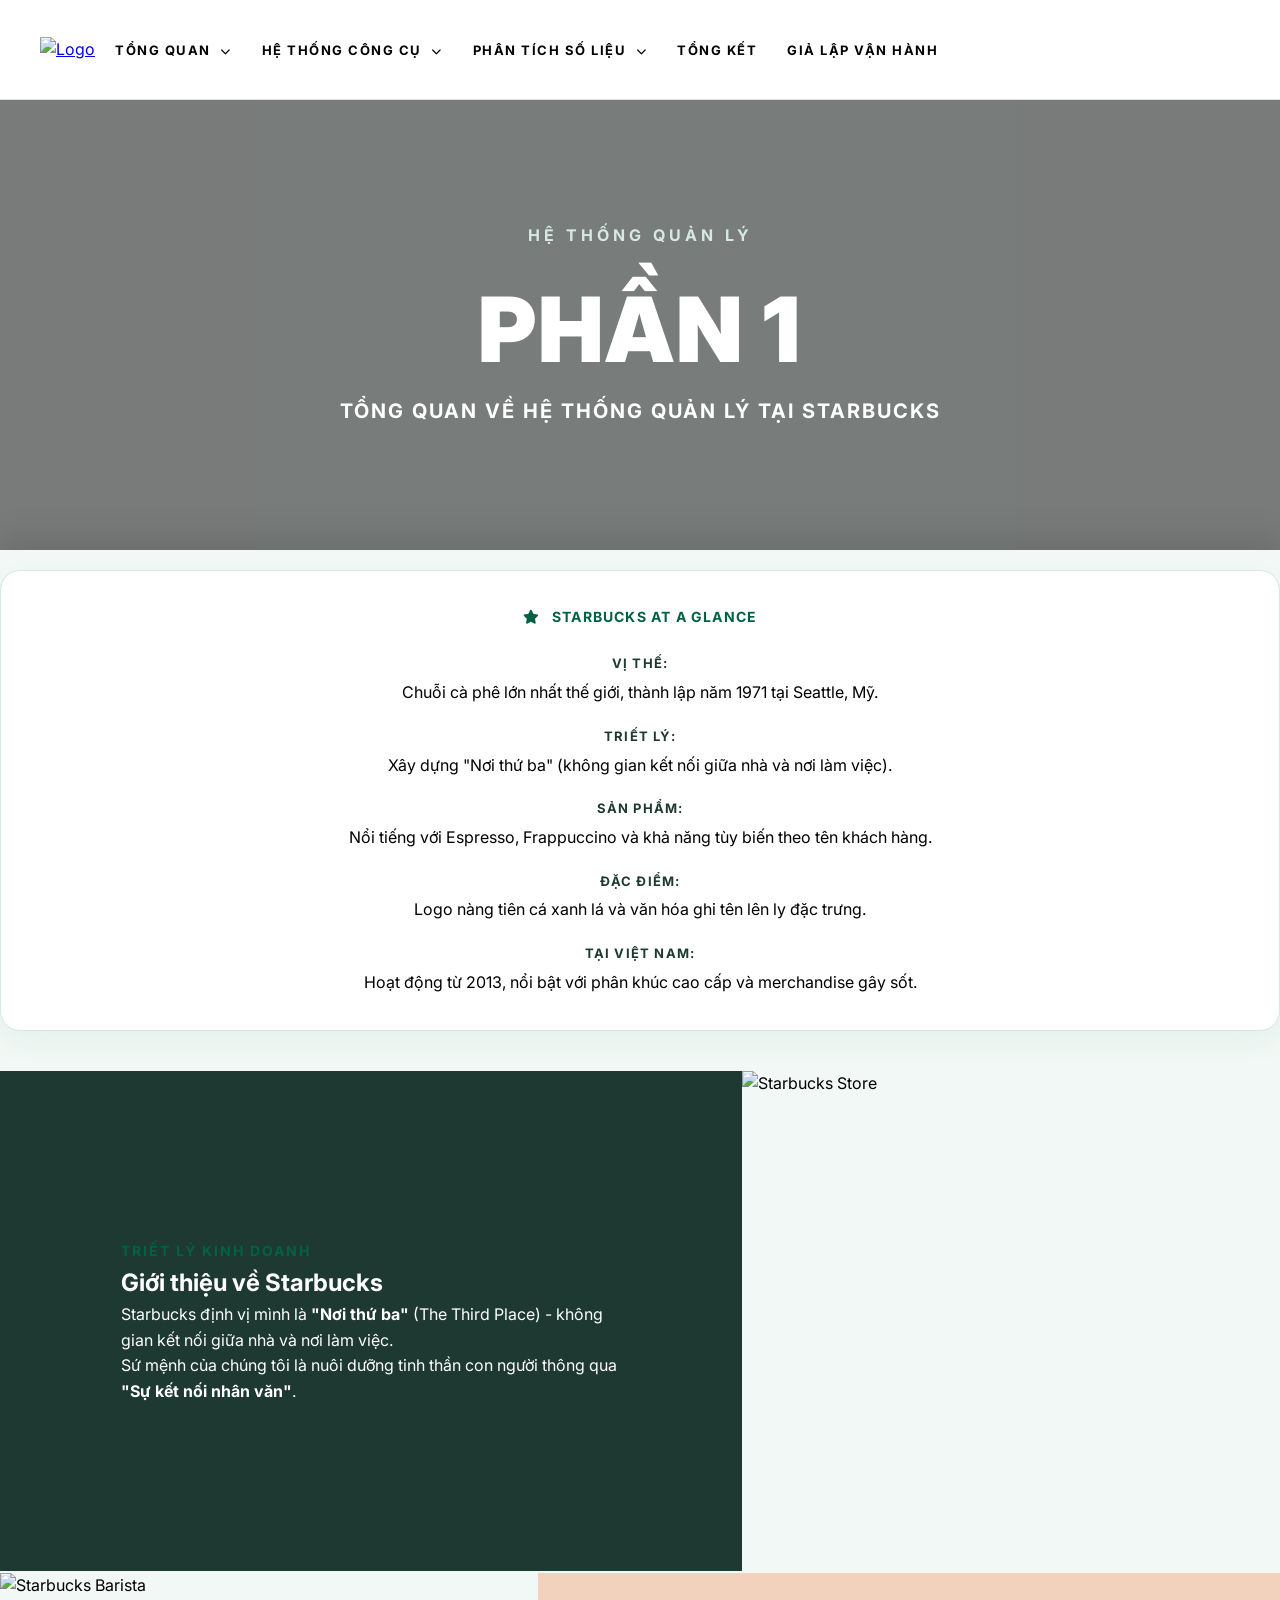
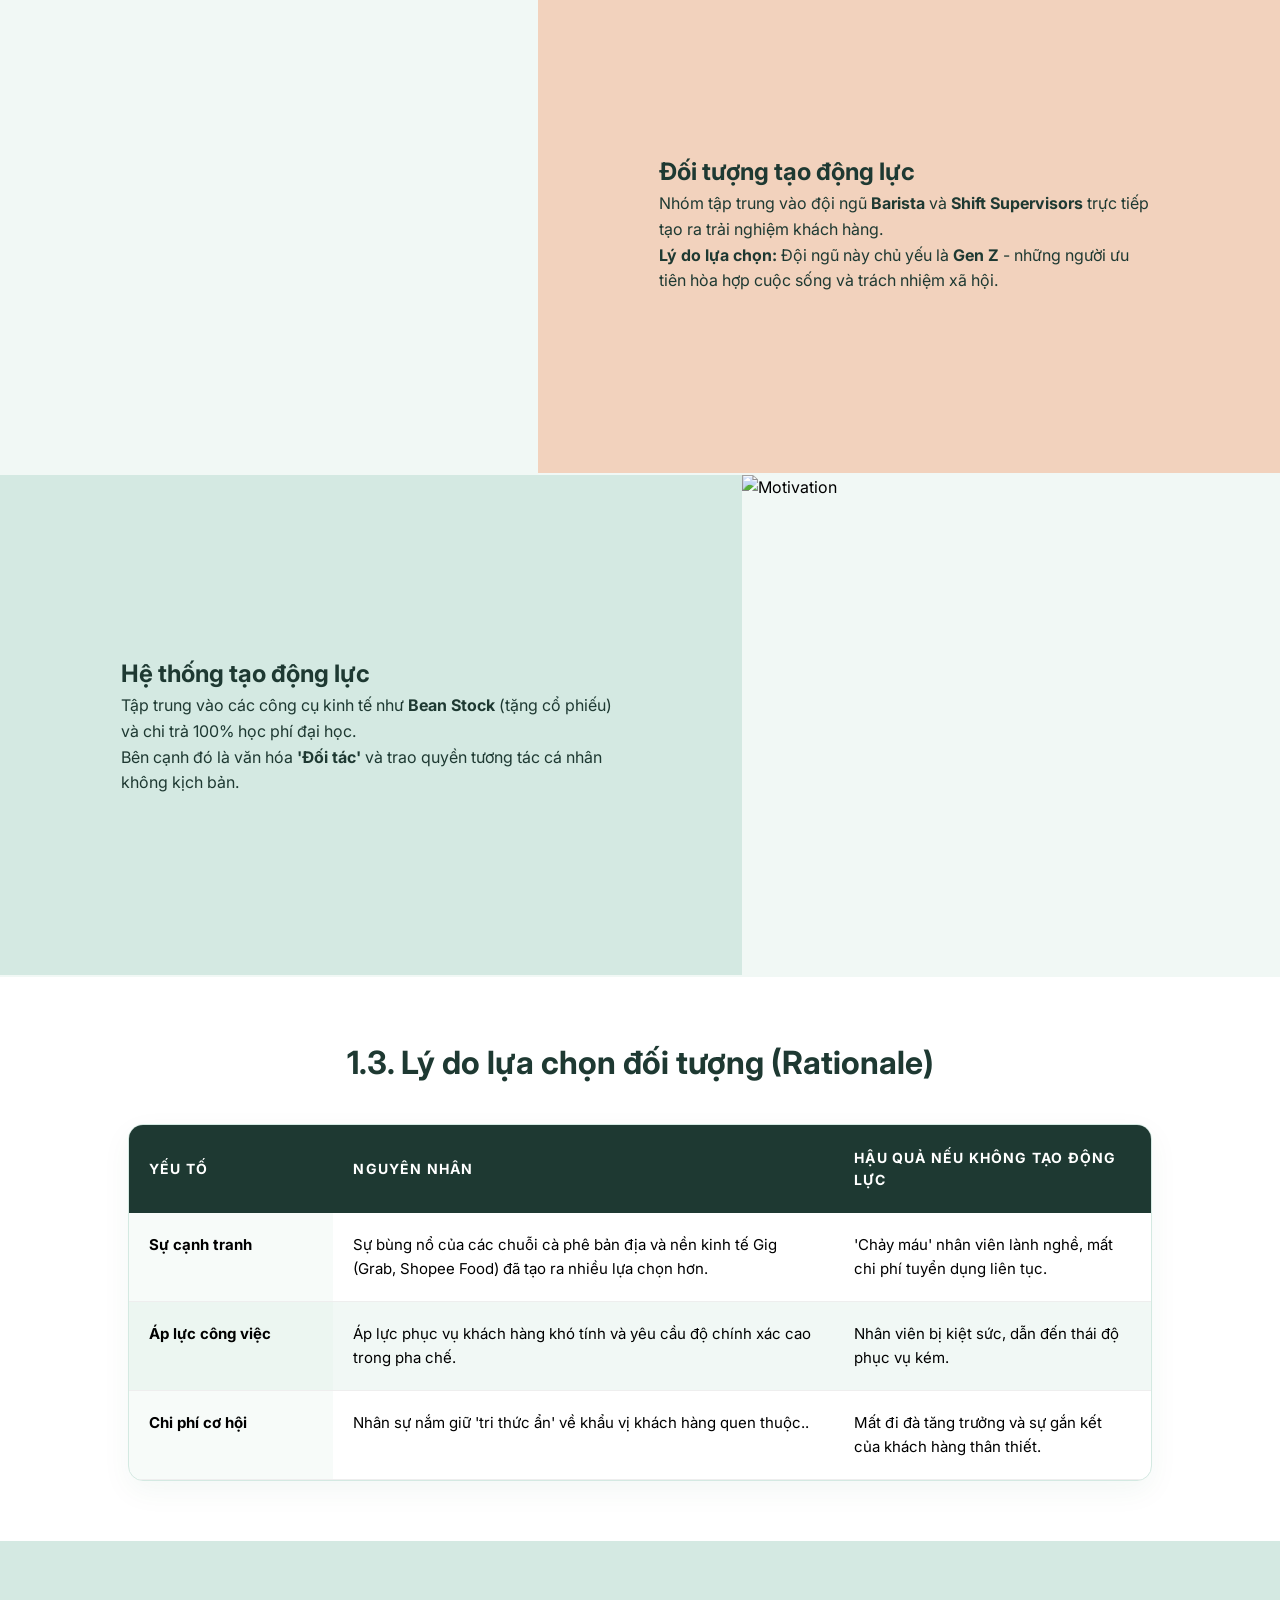
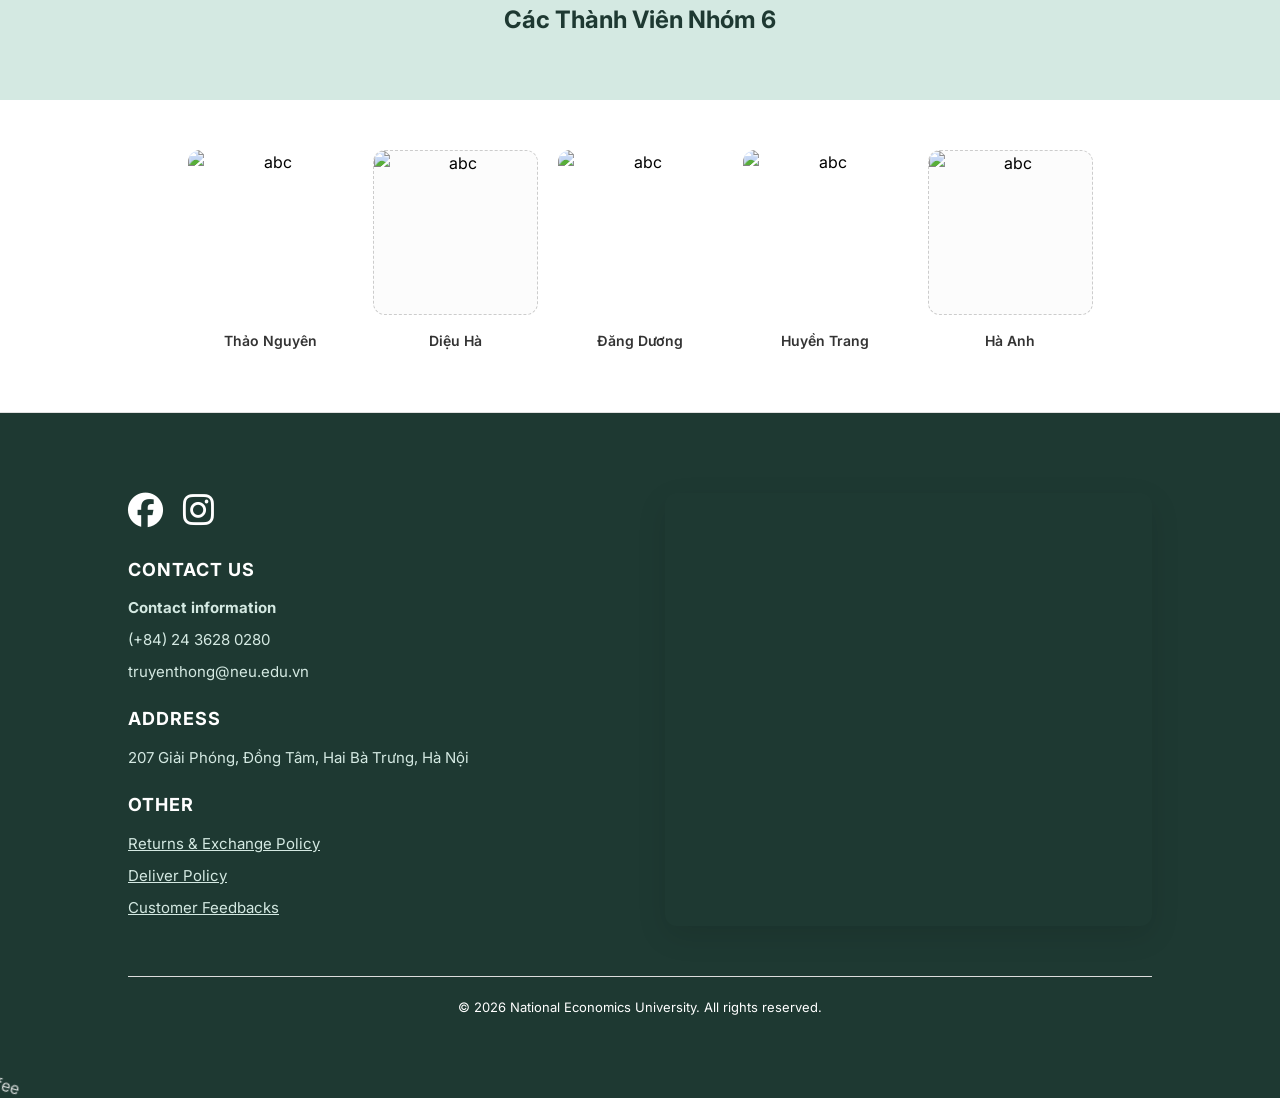
==== commit 0229afda: "finally" ====
--- a/index.html
+++ b/index.html
@@ -218,9 +218,9 @@
             <!-- Thành viên 5 (Dạng khung trống - Placeholder) -->
             <div class="team-member-item">
                 <div class="member-frame placeholder">
-                    <img src="https://drive.google.com/thumbnail?id=1kT2AOfoq-ZpbqWc05-Zpz1CrUPqnkJsT&sz=w1000" alt="abc">
-                </div>
-                <p class="member-label">abc</p>
+                    <img src="https://drive.google.com/thumbnail?id=1z0PaPtPlMHjzftC14EoZN1Nm7T0_S_YP&sz=w1000" alt="abc">
+                </div>
+                <p class="member-label">Hà Anh</p>
             </div>
         </div>
 
--- a/starbucks.css
+++ b/starbucks.css
@@ -14,7 +14,10 @@
     padding: 0;
     box-sizing: border-box;
 }
-
+html, body {
+    max-width: 100%;
+    overflow-x: hidden; /* Khóa việc rung lắc ngang của cả trang web */
+}
 body {
     font-family: 'Inter', sans-serif;
     background-color: var(--starbucks-background); /* Màu nền giống website Starbucks */
@@ -41,10 +44,27 @@
     align-items: center;
 }
 
+.nav-container {
+        display: flex;
+        align-items: center;
+        width: 100%;
+        overflow-x: auto; /* Cho phép kéo ngang */
+        overflow-y: hidden; /* KHÓA KÉO DỌC */
+        
+        /* Ẩn thanh cuộn để trông chuyên nghiệp hơn */
+        scrollbar-width: none; /* Firefox */
+        -ms-overflow-style: none; /* IE/Edge */
+    }
+
+    .nav-container::-webkit-scrollbar {
+        display: none;
+    }
+
 .nav-left {
     display: flex;
     align-items: center;
-    gap: 40px;
+    gap: 20px;
+    flex-wrap: nowrap;
 }
 
 .logo img {
@@ -55,11 +75,13 @@
     list-style: none;
     display: flex;
     gap: 30px;
+    flex-wrap: nowrap; /* Không cho phép xuống dòng */
 }
 
 .nav-links > li {
     position: relative; /* Quan trọng để menu con căn theo mục cha */
-    padding: 35px 0;    /* Tạo vùng đệm để không bị mất hover */
+    padding: 3 0;    /* Tạo vùng đệm để không bị mất hover */
+    flex-shrink: 0;
 }
 
 .nav-links a {
@@ -377,4 +399,108 @@
     .team-member-item {
         width: 140px;
     }
+}
+
+/* --- Tối ưu Navbar cho Mobile --- */
+@media (max-width: 768px) {
+    .navbar {
+        height: 70px; /* Giảm chiều cao navbar */
+        padding: 0 20px;
+        overflow: hidden;
+    }
+
+    .nav-left {
+        gap: 15px;
+        width: 100%;
+        justify-content: space-between;
+    }
+
+    /* Ẩn bớt các mục không quan trọng hoặc chuyển thành dạng cuộn ngang nếu cần */
+    .nav-links {
+        gap: 15px;
+        overflow-x: auto; /* Cho phép cuộn ngang menu trên mobile */
+        white-space: nowrap;
+        padding-bottom: 5px;
+        -webkit-overflow-scrolling: touch;
+    }
+
+    .nav-links > li {
+        padding: 10px 0;
+    }
+
+    .nav-links a {
+        font-size: 11px; /* Chữ nhỏ lại một chút */
+    }
+
+    /* Ẩn icon mũi tên trên mobile để tiết kiệm diện tích */
+    .nav-links a i {
+        display: none;
+    }
+
+    .logo img {
+        height: 40px;
+    }
+}
+
+/* --- Tối ưu Team Grid (Thành viên nhóm) --- */
+@media (max-width: 480px) {
+    .brand-grid-container {
+        display: grid;
+        grid-template-columns: repeat(2, 1fr); /* Chia 2 cột đều nhau */
+        gap: 15px;
+        padding: 0 15px;
+    }
+
+    .team-member-item {
+        width: 100%; /* Chiếm hết cột */
+    }
+}
+/* --- TỐI ƯU NAVBAR: ĐẨY LÊN CAO NHẤT & KHÓA KÉO DỌC --- */
+@media (max-width: 768px) {
+    /* Khóa toàn bộ việc kéo xuống của thanh điều hướng */
+    .navbar {
+        height: 70px !important;
+        position: sticky !important;
+        top: 0 !important;
+        z-index: 99999 !important; /* Đẩy lên cao nhất để không bị cái gì đè */
+        overflow: visible !important; /* Quan trọng: Phải để visible để hiện dropdown */
+        background: var(--starbucks-white) !important;
+    }
+
+    .nav-container {
+        width: 100%;
+        display: flex;
+        align-items: center;
+        overflow-x: auto !important; /* CHỈ CHO KÉO NGANG */
+        overflow-y: hidden !important; /* KHÓA KÉO XUỐNG */
+        white-space: nowrap; /* Ép menu nằm trên 1 hàng */
+        -webkit-overflow-scrolling: touch; /* Giúp vuốt mượt trên iPhone */
+        scrollbar-width: none; /* Ẩn thanh cuộn */
+    }
+
+    /* Ẩn thanh cuộn để giao diện sạch hơn */
+    .nav-container::-webkit-scrollbar {
+        display: none;
+    }
+
+    /* Đưa Dropbox (Dropdown Menu) lên tầng cao nhất */
+    .dropdown-menu {
+        position: absolute !important;
+        z-index: 100000 !important; /* Cao hơn cả Navbar */
+        top: 100% !important; /* Hiển thị ngay sát dưới chân chữ */
+        background: var(--starbucks-white) !important;
+        box-shadow: 0 8px 16px rgba(0,0,0,0.2) !important;
+    }
+
+    /* Ngăn chữ bị bóp dẹt khi kéo ngang */
+    .nav-links {
+        display: flex !important;
+        flex-direction: row !important;
+        gap: 25px !important;
+        padding-right: 20px; /* Tạo khoảng trống cuối để không bị sát mép */
+    }
+
+    .nav-links li {
+        flex-shrink: 0 !important; /* Không cho phép co lại */
+    }
 }
--- a/main-content.css
+++ b/main-content.css
@@ -229,4 +229,93 @@
     margin-top: 0; 
     padding-top: 20px;
     margin-bottom: 0 !important;
+}
+
+/* --- Tối ưu Hero Section --- */
+@media (max-width: 768px) {
+    .subpage-hero {
+        height: 300px; /* Giảm chiều cao hero */
+        top: 70px;     /* Khớp với chiều cao navbar mới */
+    }
+
+    .hero-title {
+        font-size: 50px; /* Giảm từ 90px xuống 50px */
+        margin-bottom: 15px;
+    }
+
+    .hero-subtitle {
+        font-size: 12px;
+        letter-spacing: 2px;
+        margin-bottom: 20px;
+    }
+
+    .hero-description {
+        font-size: 16px;
+        padding: 0 20px;
+    }
+}
+
+/* --- Tối ưu Card tóm tắt (Starbucks at a Glance) --- */
+@media (max-width: 768px) {
+    .floating-summary-card {
+        margin: -30px 15px 30px 15px; /* Đẩy lên trên hero một chút */
+        padding: 20px;
+        border-radius: 15px;
+    }
+
+    .card-body {
+        gap: 15px;
+    }
+
+    .info-item span {
+        font-size: 14px;
+        text-align: center;
+    }
+}
+
+/* --- Tối ưu Bảng (Rationale Table) --- */
+@media (max-width: 768px) {
+    .rationale-section {
+        padding: 40px 15px;
+    }
+
+    .table-wrapper {
+        margin-top: 20px;
+        /* Thêm chỉ dẫn cuộn cho người dùng */
+        position: relative;
+    }
+
+    .table-wrapper::after {
+        content: "Vuốt sang để xem thêm →";
+        display: block;
+        text-align: right;
+        font-size: 11px;
+        color: var(--starbucks-green);
+        margin-top: 10px;
+    }
+
+    .rationale-table td, .rationale-table th {
+        padding: 15px 12px;
+        font-size: 13px;
+    }
+    
+    .col-feature {
+        width: 30%; /* Tăng độ rộng cột tiêu đề trên mobile */
+    }
+}
+
+/* --- Tối ưu Banner Zig-zag --- */
+@media (max-width: 768px) {
+    .banner-image {
+        height: 250px; /* Giảm chiều cao ảnh */
+    }
+
+    .banner-content {
+        padding: 40px 20px;
+        text-align: center;
+    }
+
+    .text-box h1, .text-box h2 {
+        font-size: 24px;
+    }
 }
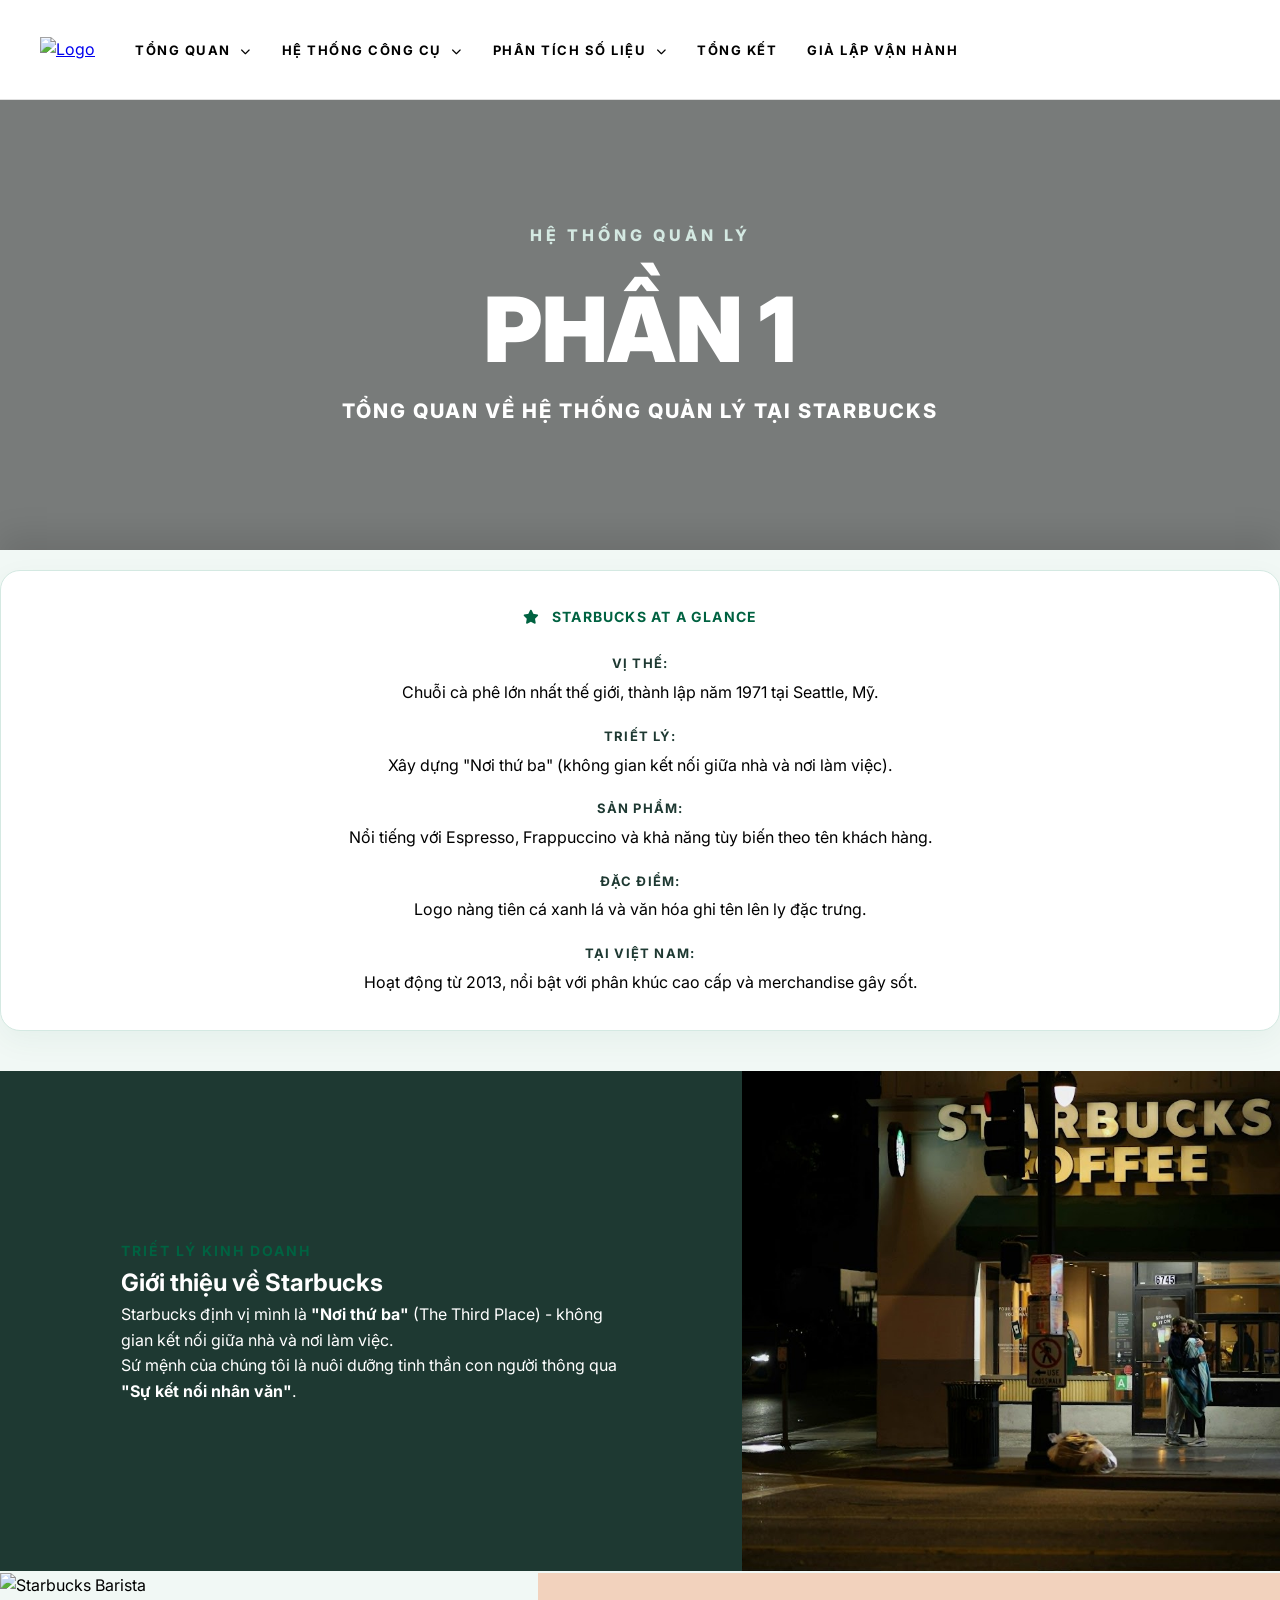
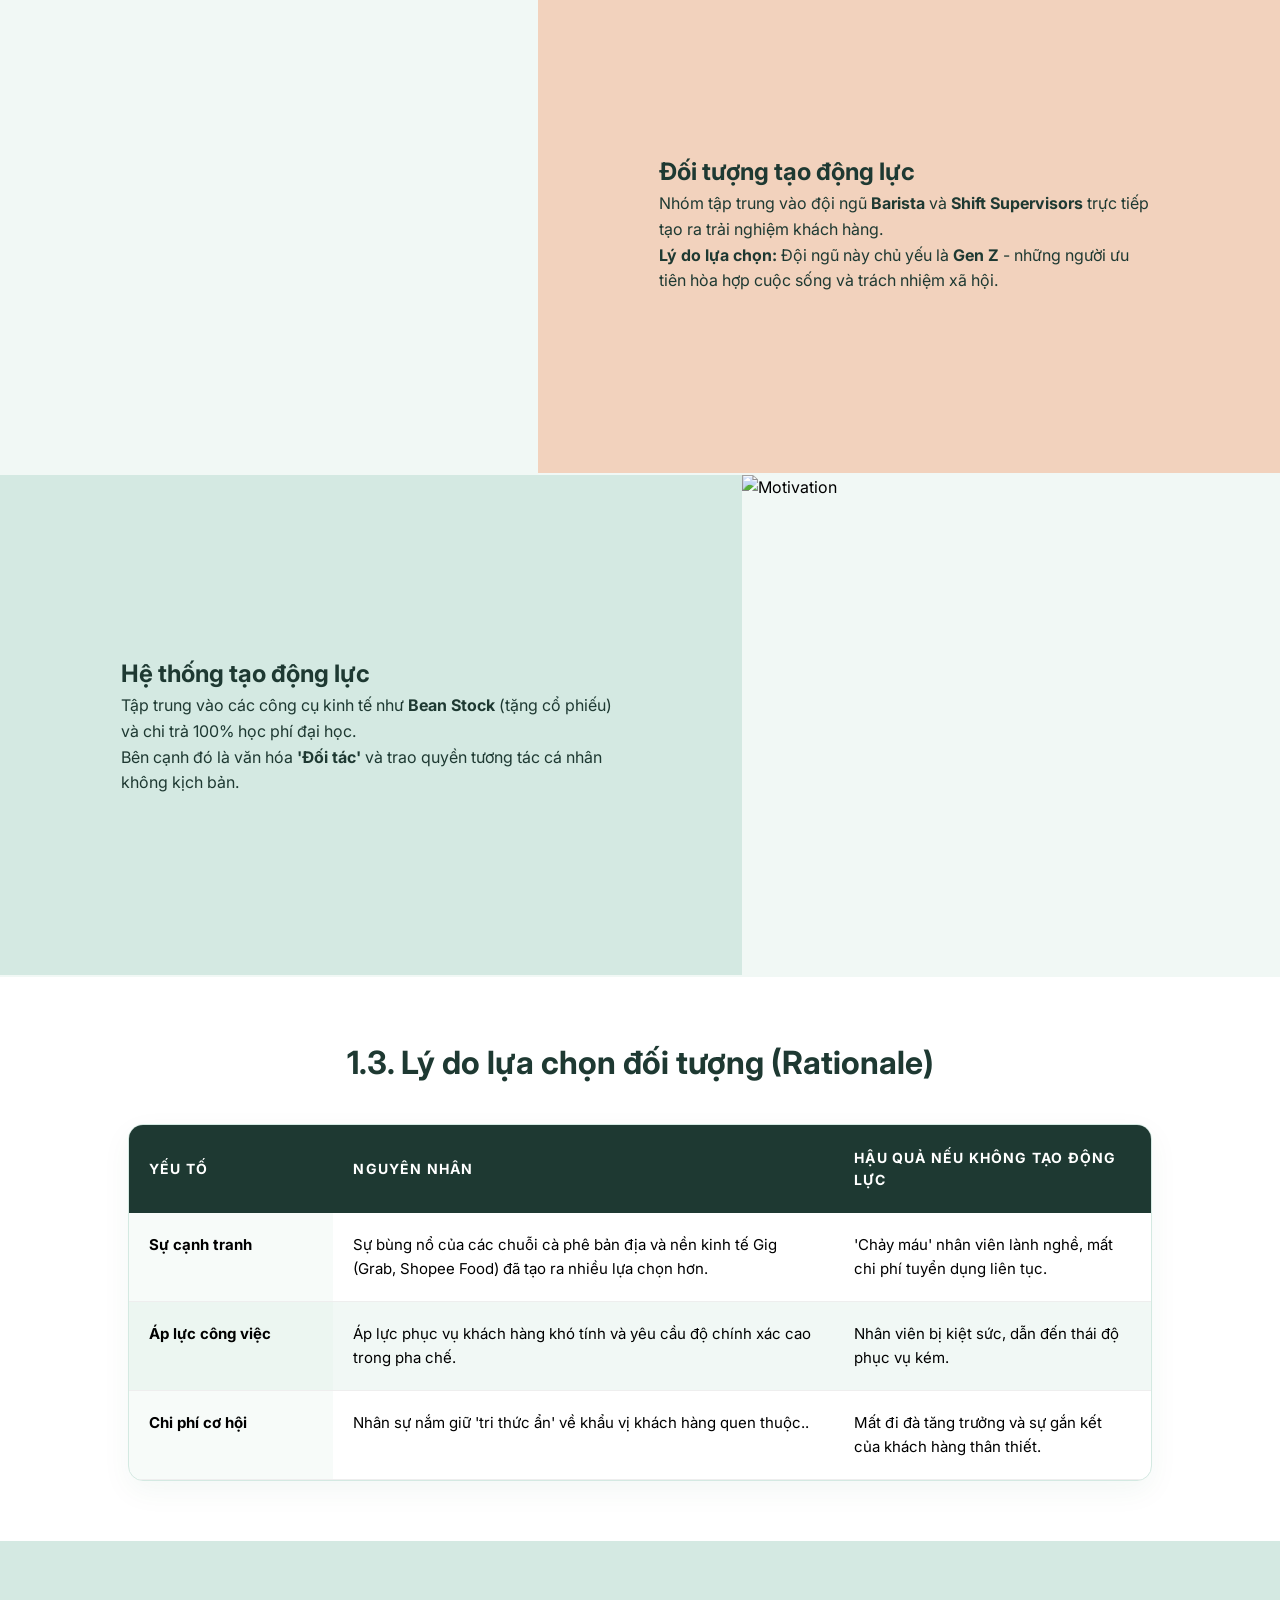
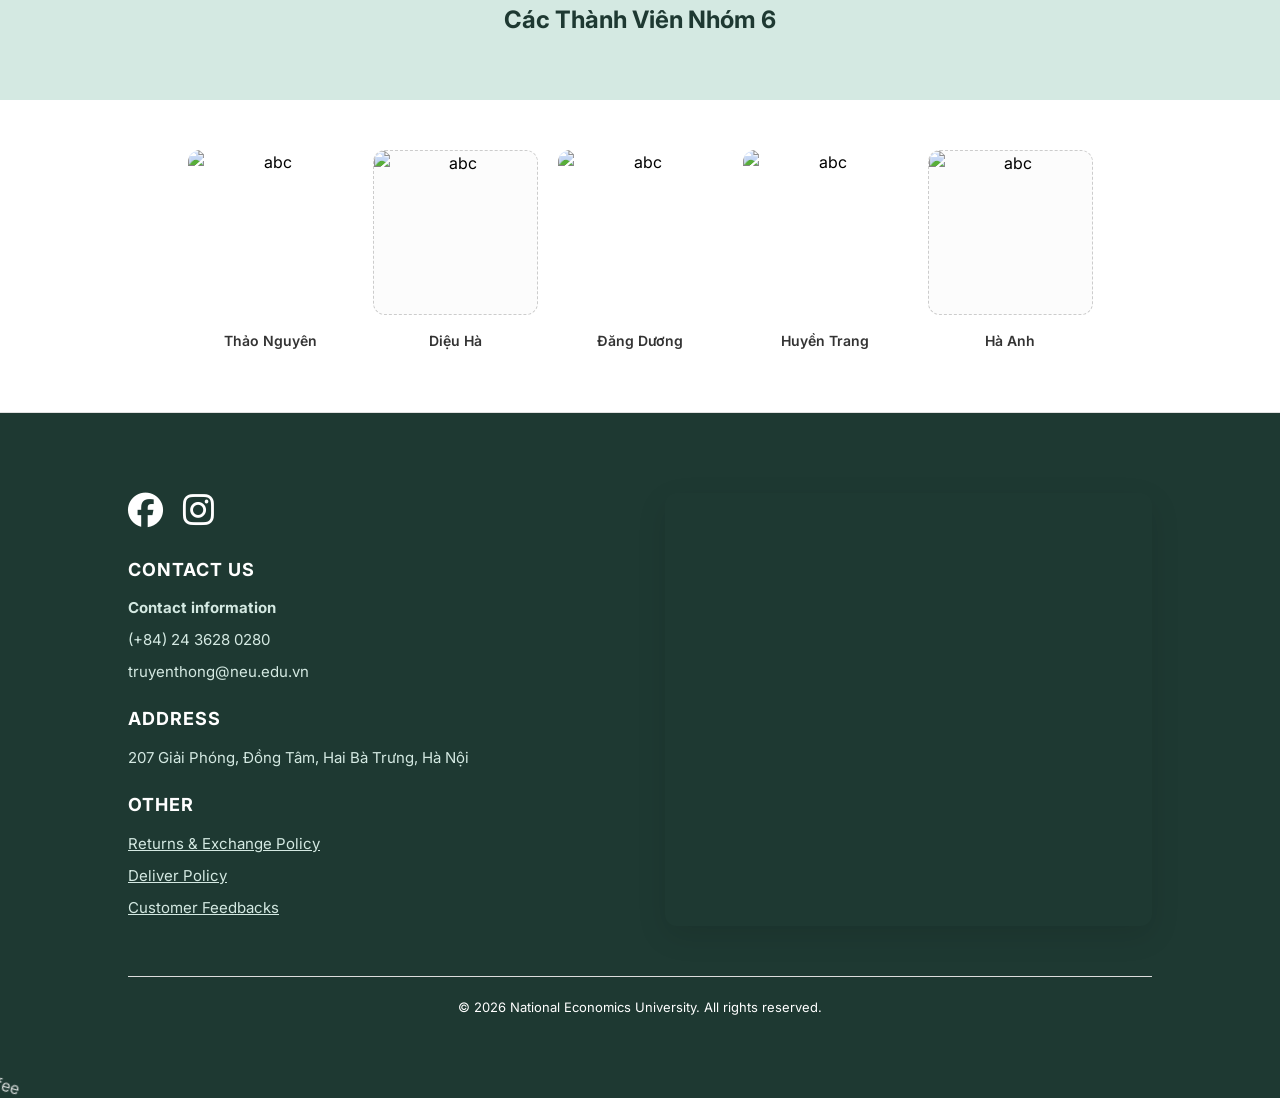
==== commit b077deca: "present" ====
--- a/index.html
+++ b/index.html
@@ -101,7 +101,7 @@
 
         <section class="banner-row" id="overview">
             <div class="banner-image">
-                <img src="https://drive.google.com/thumbnail?id=11dkSP7m8NPpxU4v-aQ3rFYcZSJaRniF1&sz=w1000" alt="Starbucks Store">
+                <img src="index.jpg" alt="Starbucks Store">
             </div>
             <div class="banner-content house-green-bg">
                 <div class="text-box">
@@ -252,7 +252,7 @@
                     <ul class="other-links">
                         <li><a href="#">Returns & Exchange Policy</a></li>
                         <li><a href="#">Deliver Policy</a></li>
-                        <li><a href="#">Customer Feedbacks</a></li>
+                        <li><a hrgef="#">Customer Feedbacks</a></li>
                     </ul>
                 </div>
             </div>
--- a/starbucks.css
+++ b/starbucks.css
@@ -34,41 +34,30 @@
     border-bottom: 1px solid #e0e0e0;
     position: sticky;
     top: 0;
-    z-index: 1000;
+    /* LUÔN LUÔN để z-index cao nhất và overflow visible */
+    z-index: 99999 !important;
+    overflow: visible !important; 
 }
 
 .nav-container {
     width: 100%;
     display: flex;
-    justify-content: flex-start; /* Để các mục tràn từ trái sang */
     align-items: center;
-}
-
-.nav-container {
-        display: flex;
-        align-items: center;
-        width: 100%;
-        overflow-x: auto; /* Cho phép kéo ngang */
-        overflow-y: hidden; /* KHÓA KÉO DỌC */
-        
-        /* Ẩn thanh cuộn để trông chuyên nghiệp hơn */
-        scrollbar-width: none; /* Firefox */
-        -ms-overflow-style: none; /* IE/Edge */
-    }
-
-    .nav-container::-webkit-scrollbar {
-        display: none;
-    }
+    overflow: visible !important; 
+    position: relative;
+}
+
+
 
 .nav-left {
     display: flex;
     align-items: center;
-    gap: 20px;
-    flex-wrap: nowrap;
-}
-
+    gap: 40px;
+    width: 100%;
+}
 .logo img {
     height: 50px;
+    flex-shrink: 0;
 }
 
 .nav-links {
@@ -76,11 +65,13 @@
     display: flex;
     gap: 30px;
     flex-wrap: nowrap; /* Không cho phép xuống dòng */
+    margin: 0;
+    padding: 0;
 }
 
 .nav-links > li {
     position: relative; /* Quan trọng để menu con căn theo mục cha */
-    padding: 3 0;    /* Tạo vùng đệm để không bị mất hover */
+    padding: 10px 0;    /* Tạo vùng đệm để không bị mất hover */
     flex-shrink: 0;
 }
 
@@ -91,7 +82,7 @@
     font-size: 13px;
     letter-spacing: 1.5px;
     text-transform: uppercase;
-    transition: color 0.3s;
+    transition: 0.3s;
 }
 
 .nav-links a i {
@@ -106,35 +97,40 @@
 /* --- Dropdown Menu --- */
 .dropdown-menu {
     position: absolute;
-    top: 90%; /* Hiển thị ngay dưới header */
+    top: 100%; /* Xuất hiện ngay dưới mục cha */
     left: 0;
-    min-width: 220px;
-    list-style: none;
-    padding: 10px 0;
+    min-width: 240px;
+    background: var(--starbucks-white);
+    border-radius: 12px;
+    box-shadow: 0 10px 30px rgba(0,0,0,0.15); /* Đổ bóng sang trọng hơn */
+    padding: 15px 0;
+    list-style: none; /* Xóa dấu chấm menu con */
     opacity: 0;
     visibility: hidden;
-    transition: all 0.3s ease;
     transform: translateY(10px);
-    background-color: var(--starbucks-white);
-    border-radius: 8px;
-    box-shadow: 0 4px 12px rgba(0,0,0,0.1);
-}
+    transition: all 0.3s cubic-bezier(0.4, 0, 0.2, 1);
+    z-index: 100000;
+}
+.dropdown-menu li { width: 100%; }
 
 .dropdown-menu li a {
-    padding: 12px 20px;
+    padding: 12px 25px;
     display: block;
-    font-weight: 400;
-    letter-spacing: 0;
+    font-weight: 500;
+    text-transform: none; /* Menu con không cần in hoa hết để dễ đọc */
+    letter-spacing: 0.5px;
     font-size: 14px;
+    color: var(--text-black);
 }
 
 .dropdown-menu li a:hover {
-    background-color: #f4f4f4;
-    color: #006241;
+    background-color: var(--starbucks-background);
+    color: var(--starbucks-green);
 }
 
 /* Hover vào thẻ li */
-.dropdown:hover .dropdown-menu {
+.dropdown:hover .dropdown-menu,
+.dropdown:focus-within .dropdown-menu {
     opacity: 1;
     visibility: visible;
     transform: translateY(0);
@@ -401,46 +397,6 @@
     }
 }
 
-/* --- Tối ưu Navbar cho Mobile --- */
-@media (max-width: 768px) {
-    .navbar {
-        height: 70px; /* Giảm chiều cao navbar */
-        padding: 0 20px;
-        overflow: hidden;
-    }
-
-    .nav-left {
-        gap: 15px;
-        width: 100%;
-        justify-content: space-between;
-    }
-
-    /* Ẩn bớt các mục không quan trọng hoặc chuyển thành dạng cuộn ngang nếu cần */
-    .nav-links {
-        gap: 15px;
-        overflow-x: auto; /* Cho phép cuộn ngang menu trên mobile */
-        white-space: nowrap;
-        padding-bottom: 5px;
-        -webkit-overflow-scrolling: touch;
-    }
-
-    .nav-links > li {
-        padding: 10px 0;
-    }
-
-    .nav-links a {
-        font-size: 11px; /* Chữ nhỏ lại một chút */
-    }
-
-    /* Ẩn icon mũi tên trên mobile để tiết kiệm diện tích */
-    .nav-links a i {
-        display: none;
-    }
-
-    .logo img {
-        height: 40px;
-    }
-}
 
 /* --- Tối ưu Team Grid (Thành viên nhóm) --- */
 @media (max-width: 480px) {
@@ -455,52 +411,3 @@
         width: 100%; /* Chiếm hết cột */
     }
 }
-/* --- TỐI ƯU NAVBAR: ĐẨY LÊN CAO NHẤT & KHÓA KÉO DỌC --- */
-@media (max-width: 768px) {
-    /* Khóa toàn bộ việc kéo xuống của thanh điều hướng */
-    .navbar {
-        height: 70px !important;
-        position: sticky !important;
-        top: 0 !important;
-        z-index: 99999 !important; /* Đẩy lên cao nhất để không bị cái gì đè */
-        overflow: visible !important; /* Quan trọng: Phải để visible để hiện dropdown */
-        background: var(--starbucks-white) !important;
-    }
-
-    .nav-container {
-        width: 100%;
-        display: flex;
-        align-items: center;
-        overflow-x: auto !important; /* CHỈ CHO KÉO NGANG */
-        overflow-y: hidden !important; /* KHÓA KÉO XUỐNG */
-        white-space: nowrap; /* Ép menu nằm trên 1 hàng */
-        -webkit-overflow-scrolling: touch; /* Giúp vuốt mượt trên iPhone */
-        scrollbar-width: none; /* Ẩn thanh cuộn */
-    }
-
-    /* Ẩn thanh cuộn để giao diện sạch hơn */
-    .nav-container::-webkit-scrollbar {
-        display: none;
-    }
-
-    /* Đưa Dropbox (Dropdown Menu) lên tầng cao nhất */
-    .dropdown-menu {
-        position: absolute !important;
-        z-index: 100000 !important; /* Cao hơn cả Navbar */
-        top: 100% !important; /* Hiển thị ngay sát dưới chân chữ */
-        background: var(--starbucks-white) !important;
-        box-shadow: 0 8px 16px rgba(0,0,0,0.2) !important;
-    }
-
-    /* Ngăn chữ bị bóp dẹt khi kéo ngang */
-    .nav-links {
-        display: flex !important;
-        flex-direction: row !important;
-        gap: 25px !important;
-        padding-right: 20px; /* Tạo khoảng trống cuối để không bị sát mép */
-    }
-
-    .nav-links li {
-        flex-shrink: 0 !important; /* Không cho phép co lại */
-    }
-}
--- a/main-content.css
+++ b/main-content.css
@@ -9,7 +9,7 @@
 }
 
 /* Tối ưu hóa Reset */
-.main-full-width { width: 100%; margin: 0; padding: 0; }
+.main-full-width { width: 100%; margin: 0; padding: 0; position: relative; }
 
 /* --- 2. CẤU TRÚC ZIG-ZAG BANNERS --- */
 .banner-row {
@@ -21,7 +21,6 @@
 
 .banner-row:nth-child(even) { flex-direction: row-reverse; }
 
-/* Gộp chung thuộc tính flex cho Image và Content */
 .banner-image, .banner-content { flex: 1; }
 
 .banner-image { height: 500px; overflow: hidden; }
@@ -46,7 +45,7 @@
 
 /* --- 3. COMPONENTS (Cards & Tables) --- */
 
-/* Gộp chung hiệu ứng Hover và Shadow cho Card & Table Wrapper */
+/* Gộp chung giao diện cho Card & Table Wrapper */
 .floating-summary-card, .table-wrapper {
     background-color: var(--starbucks-white);
     border-radius: 20px;
@@ -61,7 +60,7 @@
     transition: transform 0.3s ease;
 }
 
-/* Gộp chung Style tiêu đề phụ (Caps, Spacing) */
+/* Gộp chung Style tiêu đề phụ (In hoa, Khoảng cách chữ) */
 .card-header, .info-item strong, .rationale-table th {
     text-transform: uppercase;
     letter-spacing: 1.2px;
@@ -133,189 +132,70 @@
     background-color: rgba(212, 233, 226, 0.2);
 }
 
-/* Gộp hiệu ứng hàng so le và hover */
 .rationale-table tr:nth-child(even) { background-color: var(--starbucks-background); }
 .rationale-table tr:hover { background-color: var(--accent-green); transition: 0.3s; }
 
-/* --- 5. THEME COLORS & UTILITIES --- */
+/* --- 5. HERO BANNER (PARALLAX/STICKY STYLE) --- */
+.subpage-hero {
+    width: 100%;
+    height: 450px;
+    background: url('https://c0.wallpaperflare.com/preview/79/859/750/starbucks-coffee-building.jpg') center/cover;
+    display: flex;
+    align-items: center;
+    justify-content: center;
+    position: sticky;
+    top: 0; /* Đã sửa: Để top 0 nếu không dùng navbar sticky 100px */
+    z-index: 1;
+    transition: opacity 0.1s linear;
+}
+
+.hero-overlay {
+    position: absolute;
+    inset: 0;
+    background: rgba(0, 0, 0, 0.5);
+    display: flex;
+    align-items: center;
+    justify-content: center;
+}
+
+.hero-text-container {
+    text-align: center;
+    color: var(--starbucks-white);
+    font-weight: 800; 
+    text-transform: uppercase;
+}
+
+.hero-subtitle {
+    display: block;
+    font-size: 16px;
+    letter-spacing: 4px;
+    margin-bottom: 40px;
+    color: var(--accent-green);
+}
+
+.hero-title {
+    font-size: 90px;
+    font-weight: 900;
+    line-height: 0.9;
+    margin: 0 0 25px;
+}
+
+.hero-description {
+    font-size: 20px;
+    letter-spacing: 2px;
+}
+
+/* --- 6. NỘI DUNG CHÍNH (ĐÈ LÊN HERO) --- */
+main.main-full-width {
+    z-index: 2;
+    background-color: var(--starbucks-background); 
+    box-shadow: 0 -15px 30px rgba(0, 0, 0, 0.1);
+    padding-top: 20px;
+}
+
+/* --- 7. UTILITIES & THEME COLORS --- */
 .house-green-bg { background-color: var(--house-green); color: var(--starbucks-white); }
 .peach-bg { background-color: #f2d2bd; }
 .accent-green-bg { background-color: var(--accent-green); }
 .dark-text, .center-title { color: var(--house-green); }
-.center-title { text-align: center; margin-bottom: 20px; }
-
-/* --- 6. RESPONSIVE --- */
-@media (max-width: 768px) {
-    .banner-row { flex-direction: column; height: auto; }
-    .banner-image { height: 300px; width: 100%; }
-    .banner-content { padding: 40px 5%; }
-}
-
-/* --- Hero Banner Style - Bold & Uppercase --- */
-.subpage-hero {
-    width: 100%;
-    height: 450px;
-    background-image: url('https://c0.wallpaperflare.com/preview/79/859/750/starbucks-coffee-building.jpg');
-    background-size: cover;
-    background-position: center;
-    display: flex;
-    align-items: center;
-    justify-content: center;
-    position: sticky;
-    top: 100px;
-    z-index: 1;
-    
-    transition: opacity 0.1s linear; 
-    will-change: opacity;
-}
-
-.hero-overlay {
-    position: absolute;
-    top: 0;
-    left: 0;
-    width: 100%;
-    height: 100%;
-    background: rgba(0, 0, 0, 0.5); /* Tăng độ mờ nhẹ để chữ đậm nổi bật hơn */
-    display: flex;
-    align-items: center;
-    justify-content: center;
-}
-
-.hero-text-container {
-    text-align: center;
-    color: var(--starbucks-white);
-    /* Áp dụng Bold cho toàn bộ text bên trong */
-    font-weight: 800; 
-    text-transform: uppercase; /* Đảm bảo tất cả đều in hoa */
-}
-
-.hero-subtitle {
-    display: block;
-    font-size: 16px;
-    letter-spacing: 4px;
-    margin-bottom: 40px; /* Tăng từ 15px lên 40px để tách xa chữ PHẦN 2 */
-    font-weight: 700;
-    color: var(--accent-green); /* Có thể dùng màu xanh mint để làm điểm nhấn */
-}
-
-.hero-title {
-    font-size: 90px;
-    font-weight: 900;
-    margin: 0;
-    line-height: 0.9;
-    letter-spacing: 2px;
-    /* Có thể thêm margin-bottom nếu muốn tách mô tả bên dưới ra thêm */
-    margin-bottom: 25px; 
-}
-
-.hero-description {
-    font-size: 20px;
-    font-weight: 700;
-    letter-spacing: 2px;
-    margin-top: 0; /* Đã dùng margin-bottom của title để điều chỉnh */
-}
-
-main.main-full-width {
-    position: relative;
-    z-index: 10;      /* Cao hơn hero để đè lên */
-    
-    /* BẮT BUỘC: Phải có màu nền để che đi phần hero bên dưới */
-    background-color: var(--starbucks-background); 
-    
-    /* Tùy chọn: Thêm đổ bóng ở mép trên để tạo chiều sâu khi đè lên ảnh */
-    box-shadow: 0 -15px 30px rgba(0, 0, 0, 0.1);
-    
-    /* Đảm bảo phần main bắt đầu ngay sau khi hero kết thúc về mặt bố cục */
-    margin-top: 0; 
-    padding-top: 20px;
-    margin-bottom: 0 !important;
-}
-
-/* --- Tối ưu Hero Section --- */
-@media (max-width: 768px) {
-    .subpage-hero {
-        height: 300px; /* Giảm chiều cao hero */
-        top: 70px;     /* Khớp với chiều cao navbar mới */
-    }
-
-    .hero-title {
-        font-size: 50px; /* Giảm từ 90px xuống 50px */
-        margin-bottom: 15px;
-    }
-
-    .hero-subtitle {
-        font-size: 12px;
-        letter-spacing: 2px;
-        margin-bottom: 20px;
-    }
-
-    .hero-description {
-        font-size: 16px;
-        padding: 0 20px;
-    }
-}
-
-/* --- Tối ưu Card tóm tắt (Starbucks at a Glance) --- */
-@media (max-width: 768px) {
-    .floating-summary-card {
-        margin: -30px 15px 30px 15px; /* Đẩy lên trên hero một chút */
-        padding: 20px;
-        border-radius: 15px;
-    }
-
-    .card-body {
-        gap: 15px;
-    }
-
-    .info-item span {
-        font-size: 14px;
-        text-align: center;
-    }
-}
-
-/* --- Tối ưu Bảng (Rationale Table) --- */
-@media (max-width: 768px) {
-    .rationale-section {
-        padding: 40px 15px;
-    }
-
-    .table-wrapper {
-        margin-top: 20px;
-        /* Thêm chỉ dẫn cuộn cho người dùng */
-        position: relative;
-    }
-
-    .table-wrapper::after {
-        content: "Vuốt sang để xem thêm →";
-        display: block;
-        text-align: right;
-        font-size: 11px;
-        color: var(--starbucks-green);
-        margin-top: 10px;
-    }
-
-    .rationale-table td, .rationale-table th {
-        padding: 15px 12px;
-        font-size: 13px;
-    }
-    
-    .col-feature {
-        width: 30%; /* Tăng độ rộng cột tiêu đề trên mobile */
-    }
-}
-
-/* --- Tối ưu Banner Zig-zag --- */
-@media (max-width: 768px) {
-    .banner-image {
-        height: 250px; /* Giảm chiều cao ảnh */
-    }
-
-    .banner-content {
-        padding: 40px 20px;
-        text-align: center;
-    }
-
-    .text-box h1, .text-box h2 {
-        font-size: 24px;
-    }
-}+.center-title { text-align: center; margin-bottom: 20px; }
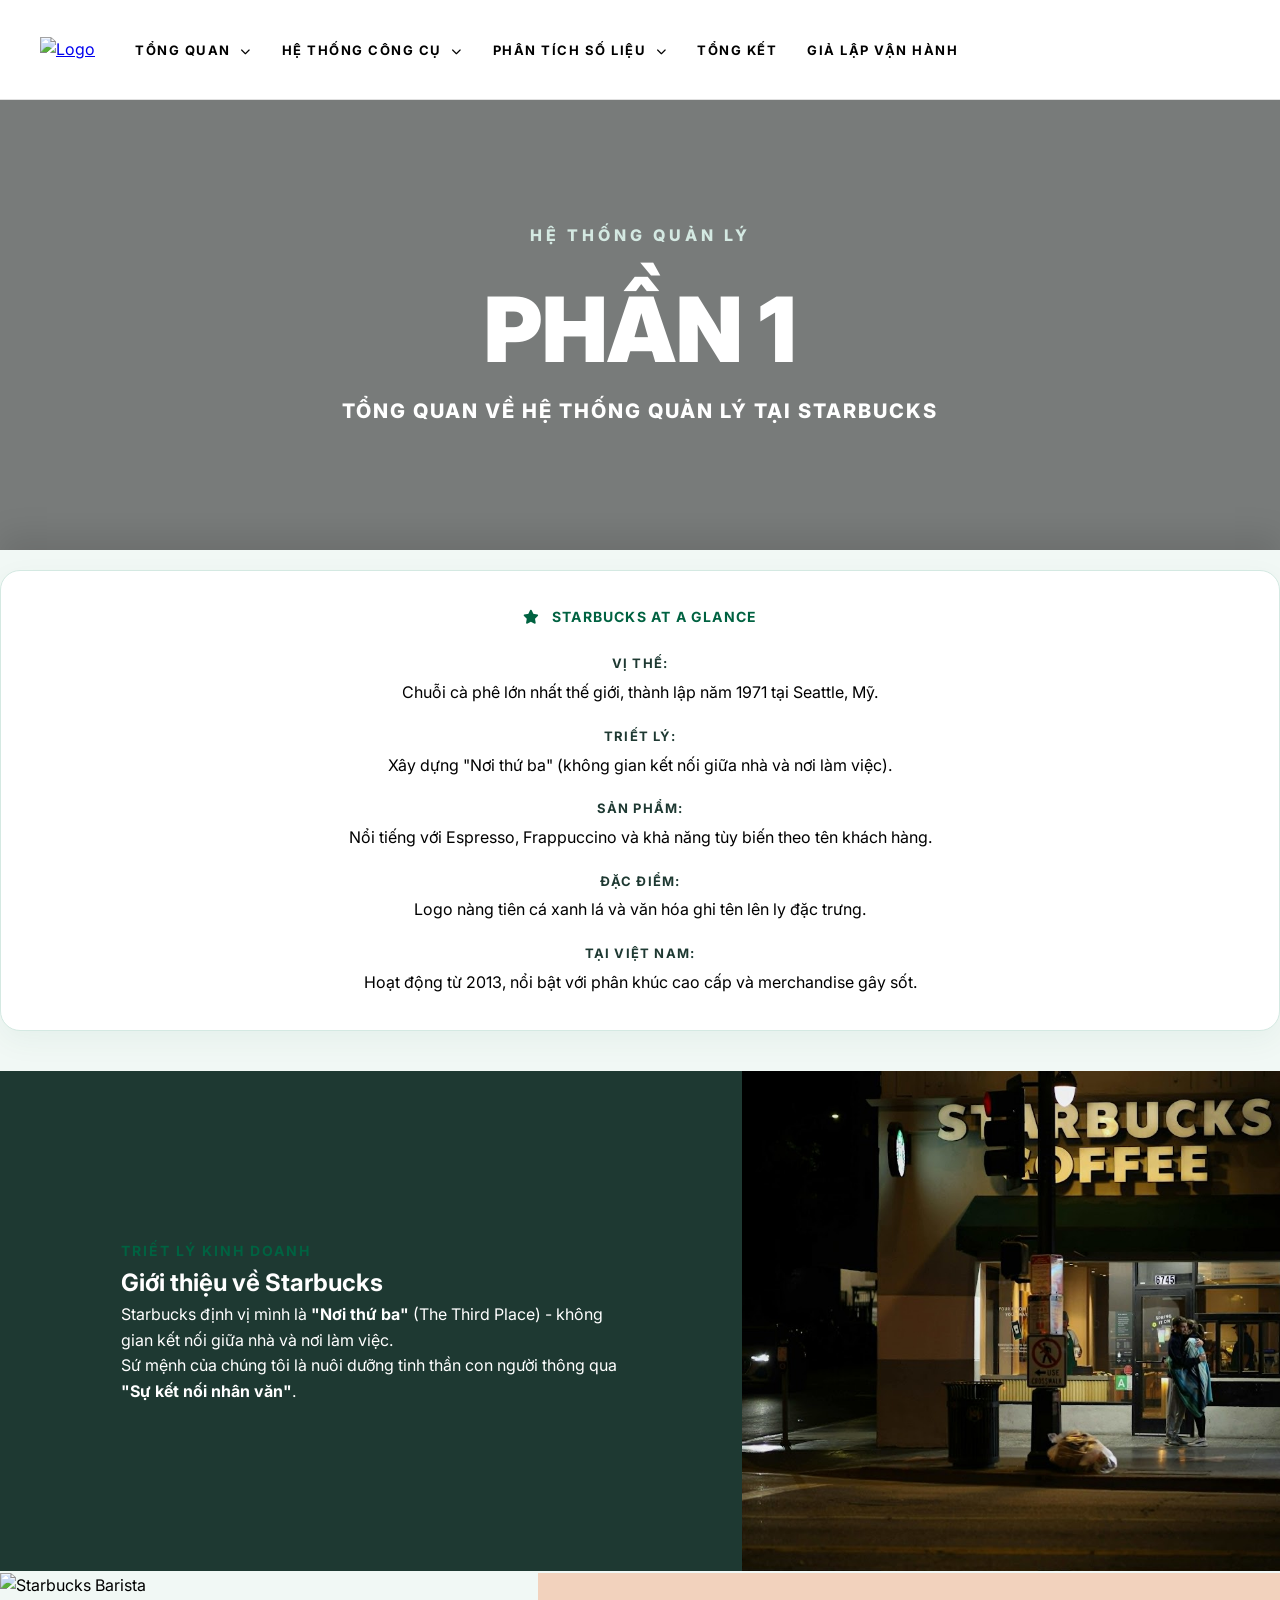
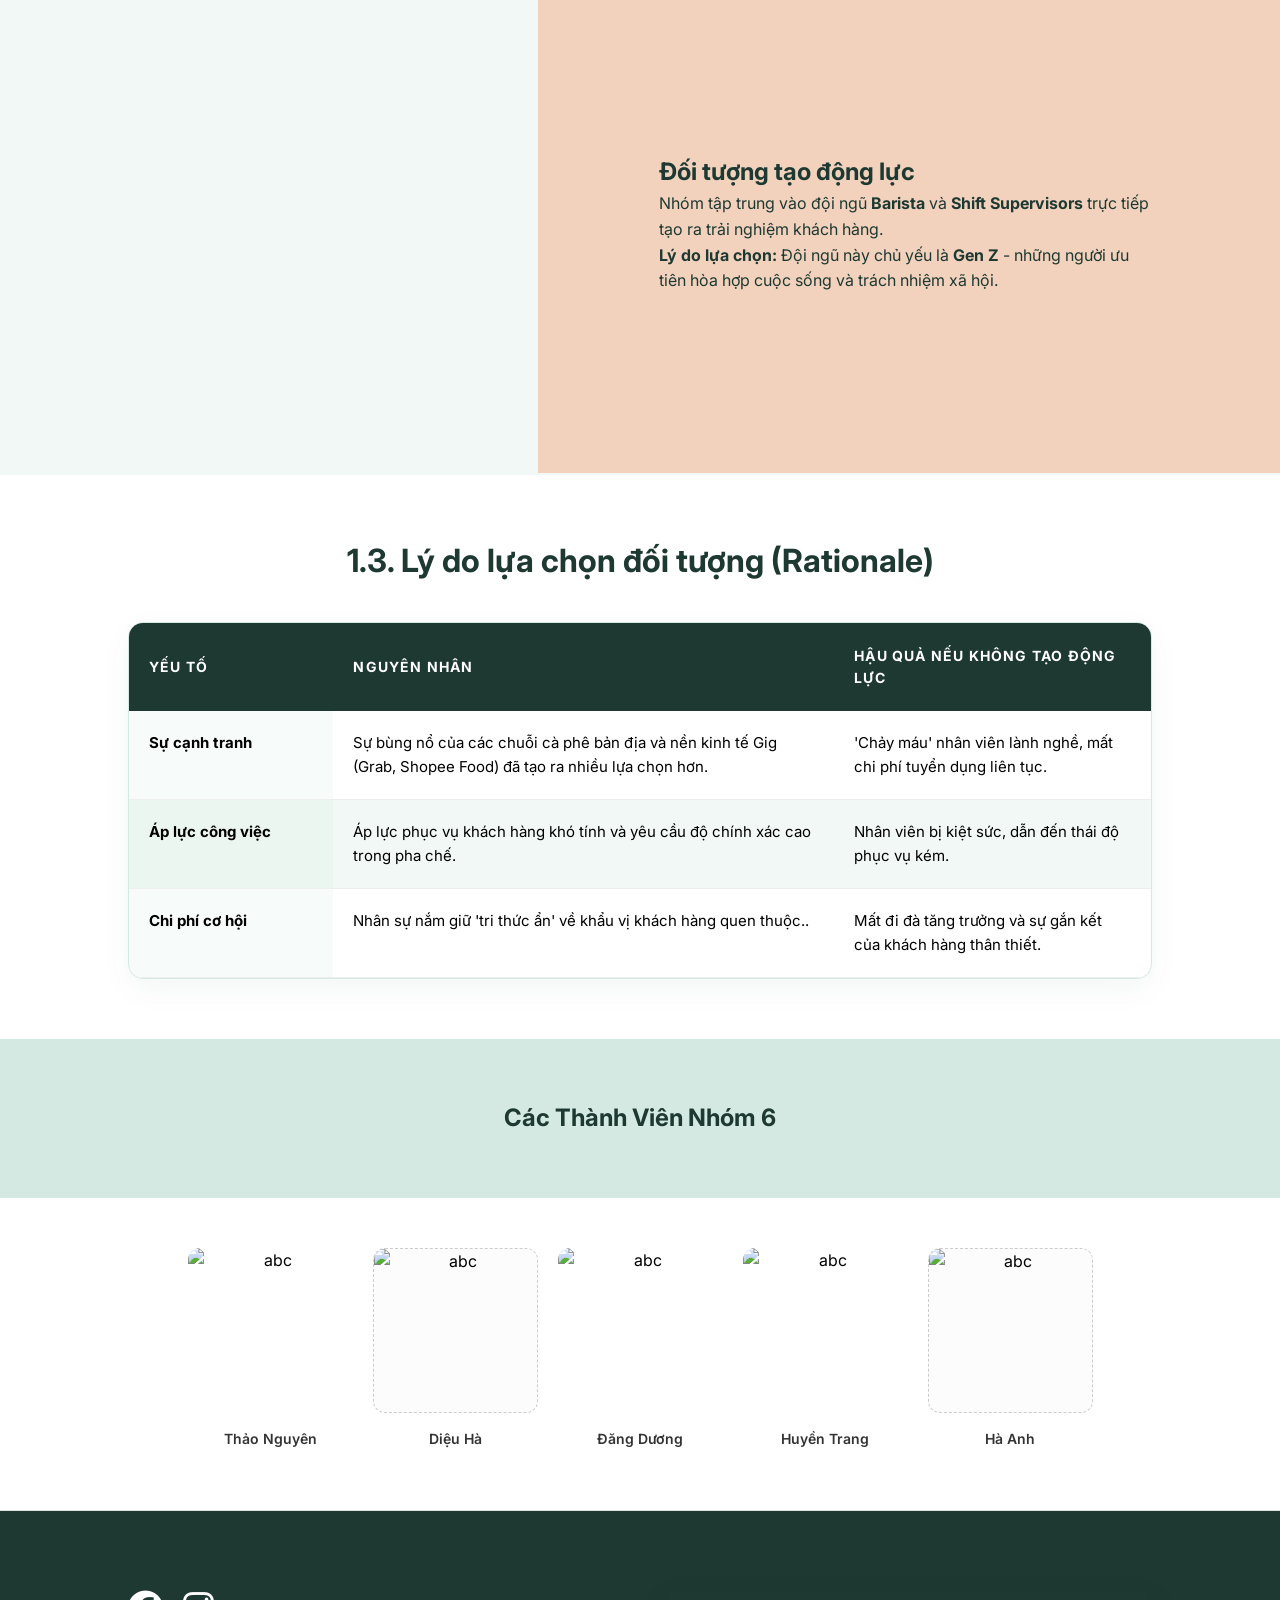
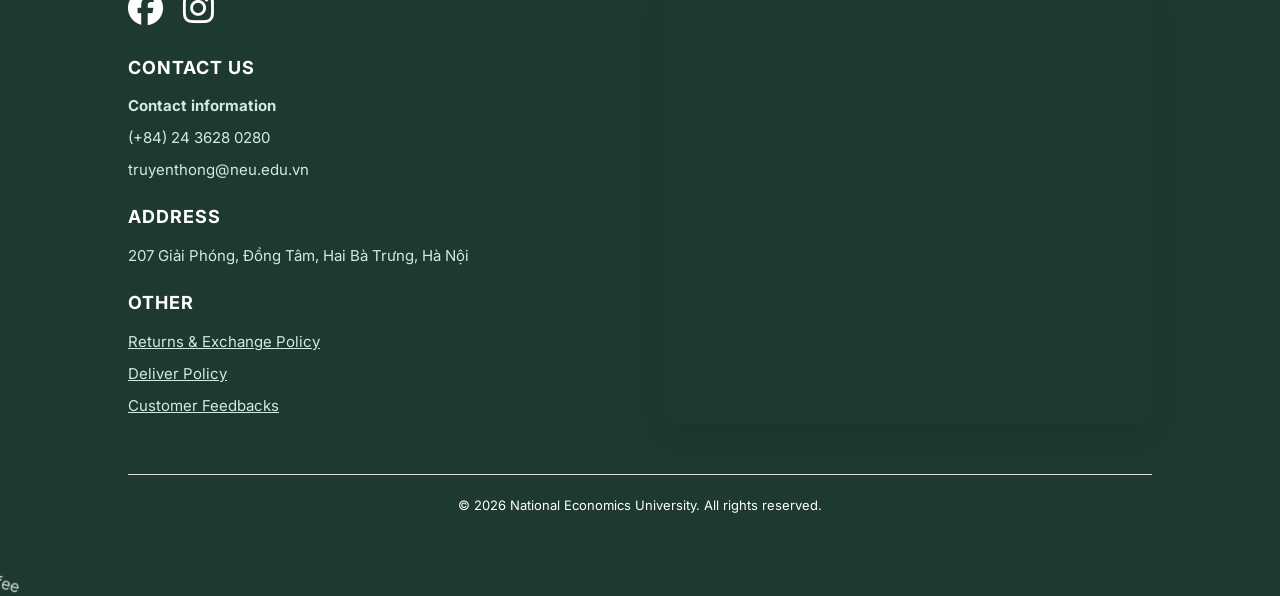
==== commit 2015b74f: "1" ====
--- a/index.html
+++ b/index.html
@@ -128,18 +128,6 @@
             </div>
         </section>
 
-        <section class="banner-row" id="motivation">
-            <div class="banner-image">
-                <img src="https://drive.google.com/thumbnail?id=1iTkuUHu9JmBcfWZSiL8lbq-xChUPJxch&sz=w1000" alt="Motivation">
-            </div>
-            <div class="banner-content accent-green-bg">
-                <div class="text-box dark-text">
-                    <h2>Hệ thống tạo động lực</h2>
-                    <p>Tập trung vào các công cụ kinh tế như <strong>Bean Stock</strong> (tặng cổ phiếu) và chi trả 100% học phí đại học.</p>
-                    <p>Bên cạnh đó là văn hóa <strong>'Đối tác'</strong> và trao quyền tương tác cá nhân không kịch bản.</p>
-                </div>
-            </div>
-        </section>
 
         <section class="rationale-section" id="rationale">
             <h2 class="center-title">1.3. Lý do lựa chọn đối tượng (Rationale)</h2>
--- a/main-content.css
+++ b/main-content.css
@@ -139,7 +139,7 @@
 .subpage-hero {
     width: 100%;
     height: 450px;
-    background: url('https://c0.wallpaperflare.com/preview/79/859/750/starbucks-coffee-building.jpg') center/cover;
+    background: url('https://i.ex-cdn.com/danviet.vn/files/news/2025/10/31/starbucks-1749654942058-1749654942664213767296-055825.jpg') center/cover;
     display: flex;
     align-items: center;
     justify-content: center;
